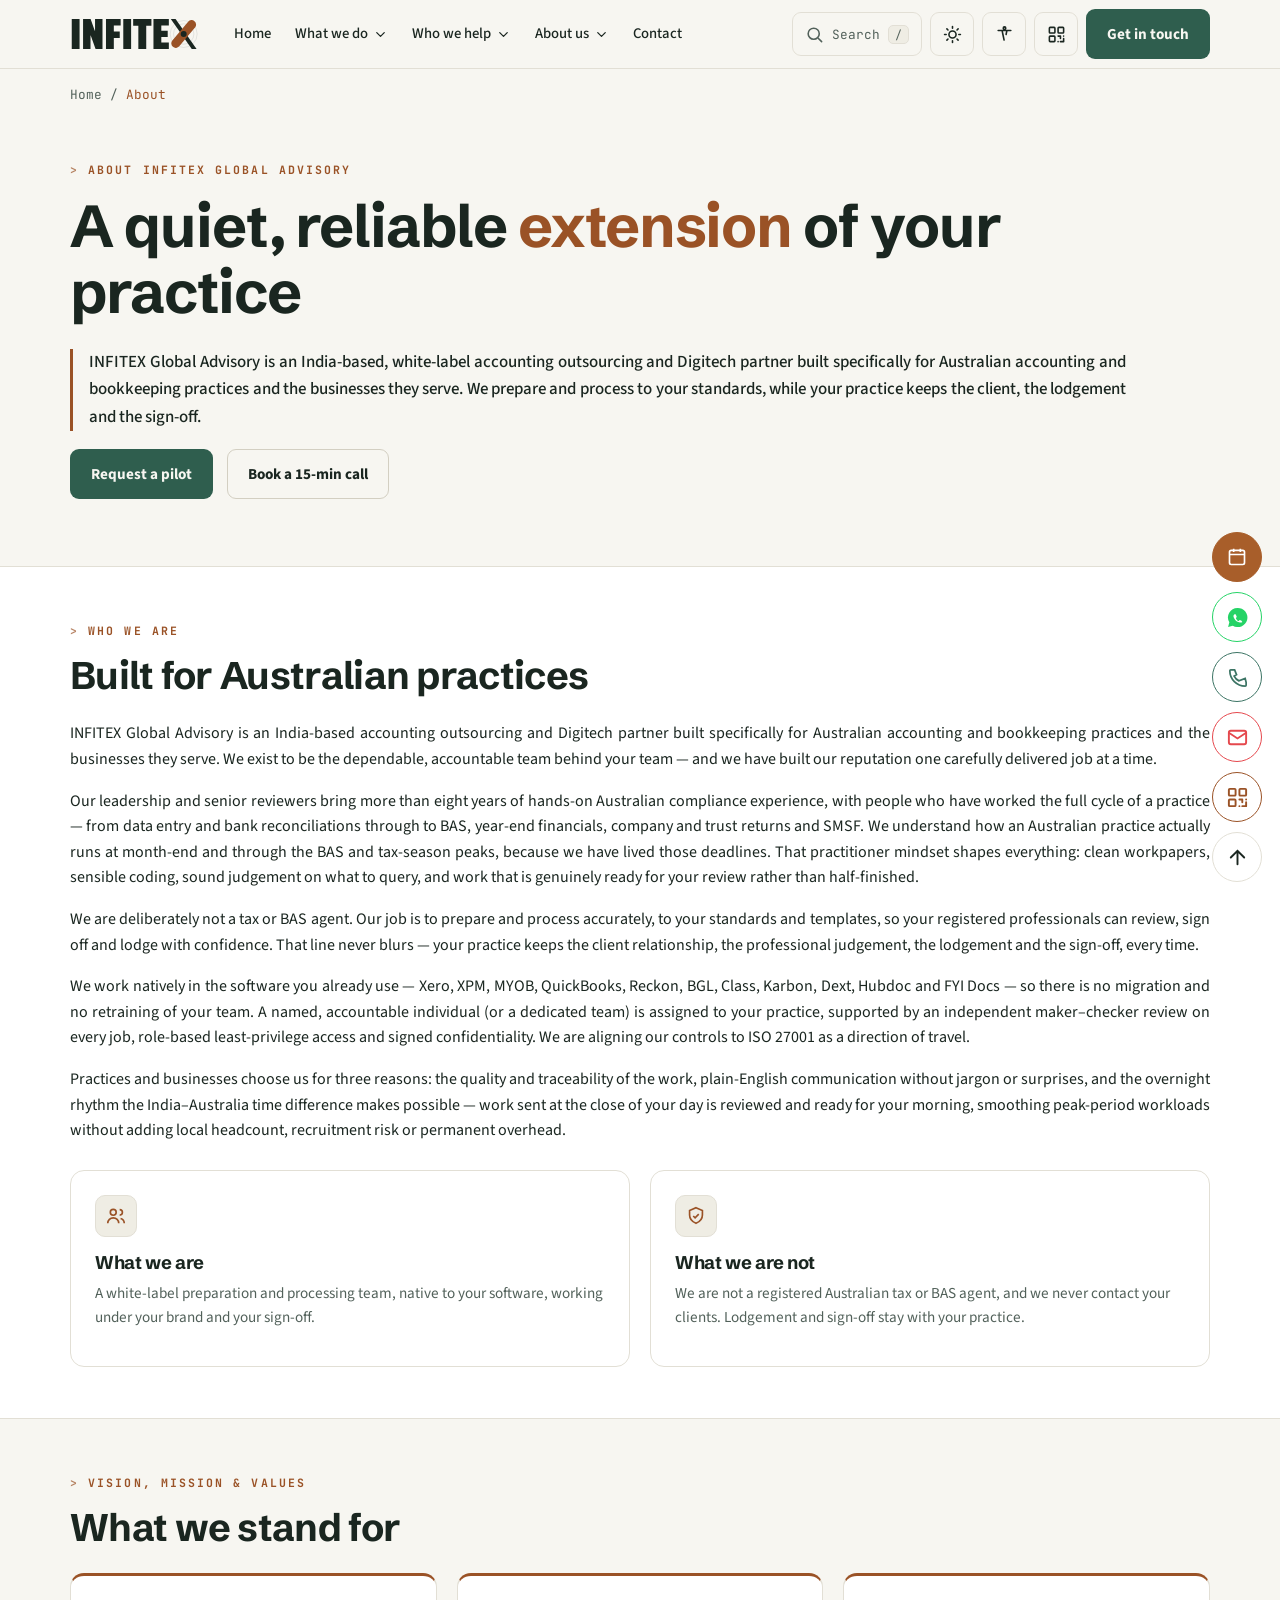
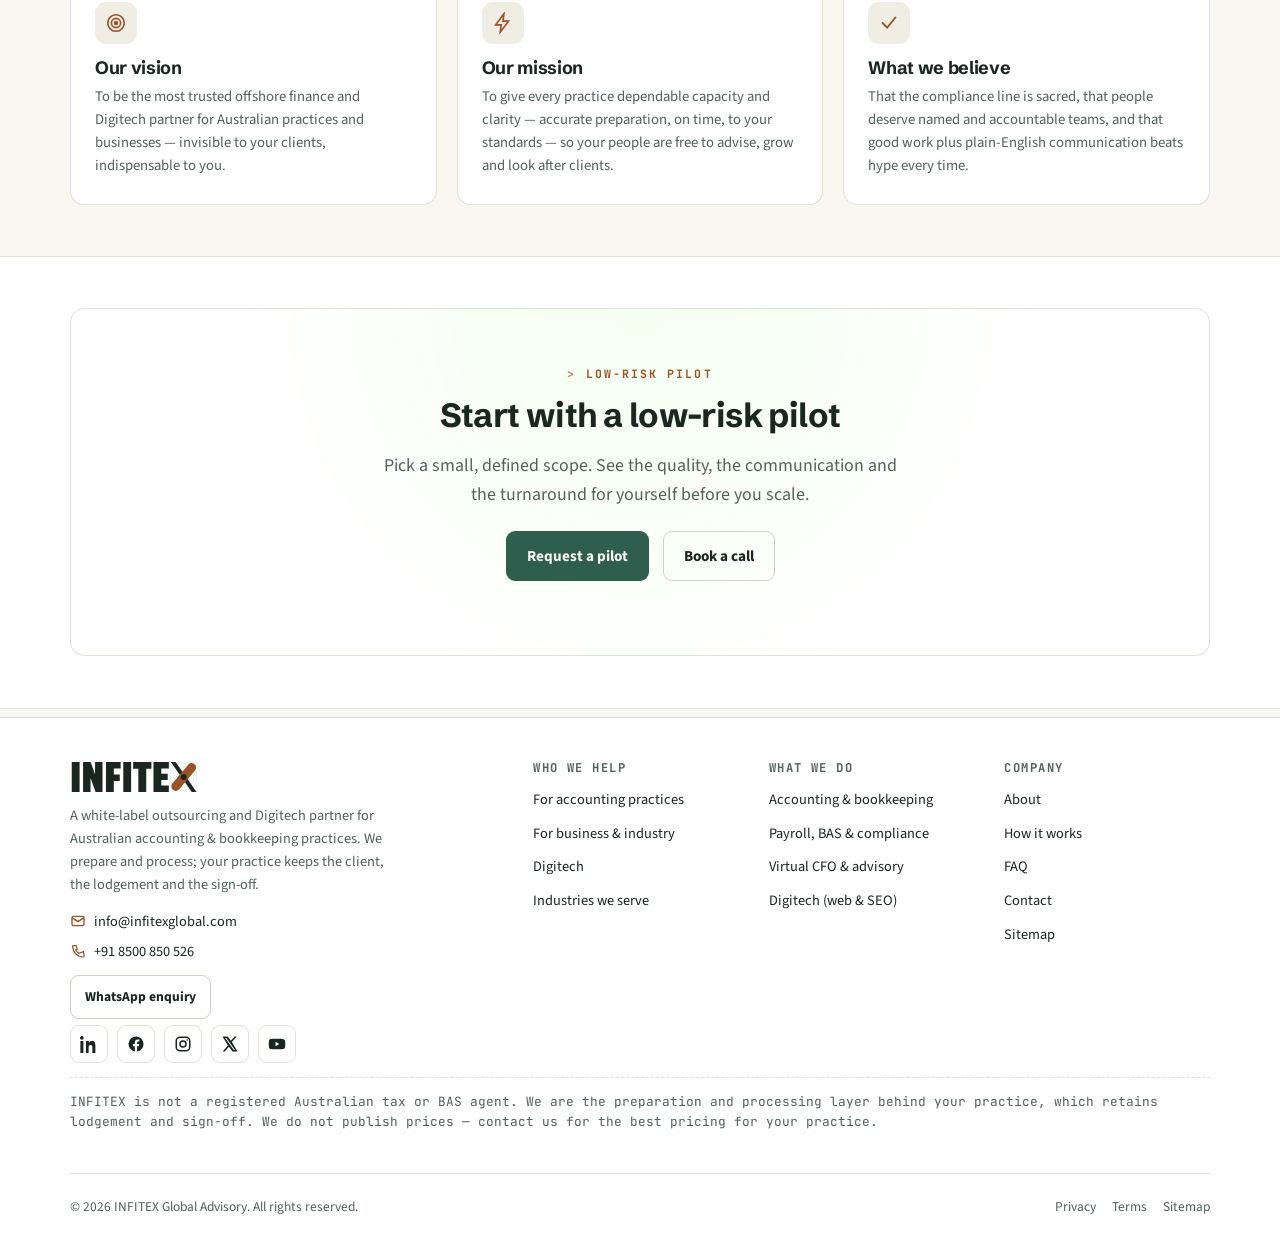
==== about.html @ 3308bc56 "Add files via upload" ====
<!doctype html><html lang="en-AU"><head><meta charset="utf-8"><meta name="viewport" content="width=device-width,initial-scale=1,viewport-fit=cover"><title>About INFITEX Global Advisory | White-label accounting outsourcing</title><meta name="description" content="About INFITEX Global Advisory — an India-based, white-label accounting outsourcing and Digitech partner for Australian practices and businesses. Our vision, mission and values."><meta name="author" content="INFITEX Global Advisory"><meta name="robots" content="index,follow,max-image-preview:large,max-snippet:-1,max-video-preview:-1"><link rel="canonical" href="https://infitexglobal.com/about.html"><!-- SEO/GEO verification scaffold — replace PLACEHOLDER tokens after deploy --><meta name="google-site-verification" content="GOOGLE_SITE_VERIFICATION"><!-- <meta name="msvalidate.01" content="BING_SITE_VERIFICATION"> --><!-- <meta name="yandex-verification" content="YANDEX_SITE_VERIFICATION"> --><!-- <meta name="p:domain_verify" content="PINTEREST_SITE_VERIFICATION"> --><meta property="og:type" content="website"><meta property="og:site_name" content="INFITEX Global Advisory"><meta property="og:title" content="About INFITEX Global Advisory | White-label accounting outsourcing"><meta property="og:description" content="About INFITEX Global Advisory — an India-based, white-label accounting outsourcing and Digitech partner for Australian practices and businesses. Our vision, mission and values."><meta property="og:url" content="https://infitexglobal.com/about.html"><meta property="og:image" content="https://infitexglobal.com/og-image.png"><meta property="og:image:width" content="1200"><meta property="og:image:height" content="630"><meta property="og:image:alt" content="INFITEX Global Advisory — white-label accounting outsourcing for Australian practices"><meta property="og:locale" content="en_AU"><meta name="twitter:card" content="summary_large_image"><meta name="twitter:title" content="About INFITEX Global Advisory | White-label accounting outsourcing"><meta name="twitter:description" content="About INFITEX Global Advisory — an India-based, white-label accounting outsourcing and Digitech partner for Australian practices and businesses. Our vision, mission and values."><meta name="twitter:image" content="https://infitexglobal.com/og-image.png"><meta name="twitter:image:alt" content="INFITEX Global Advisory"><meta name="theme-color" content="#F7F6F1" media="(prefers-color-scheme: light)"><meta name="theme-color" content="#14211C" media="(prefers-color-scheme: dark)"><link rel="icon" href="favicon.svg" type="image/svg+xml"><link rel="apple-touch-icon" href="favicon.svg"><link rel="sitemap" type="application/xml" title="Sitemap" href="sitemap.xml"><script>(function(){try{var d=document.documentElement;var t=localStorage.getItem('ix-theme')||'light';d.setAttribute('data-theme',t);if(localStorage.getItem('ix-contrast')==='high')d.setAttribute('data-contrast','high');if(localStorage.getItem('ix-grayscale')==='on')d.setAttribute('data-grayscale','on');var ts=localStorage.getItem('ix-textstep');var s=[-2,0,2,4,6];if(ts!==null)d.style.setProperty('--type-scale-step',(s[parseInt(ts,10)]||0)+'px');}catch(e){}})();</script><link rel="preconnect" href="https://fonts.googleapis.com"><link rel="preconnect" href="https://fonts.gstatic.com" crossorigin><link href="https://fonts.googleapis.com/css2?family=Schibsted+Grotesk:wght@500;600;700;800&family=Source+Sans+3:ital,wght@0,400;0,600;1,400&family=JetBrains+Mono:wght@400;500;700&display=swap" rel="stylesheet"><link rel="stylesheet" href="styles.css"><script type="application/ld+json">{"@context":"https://schema.org","@graph":[{"@context":"https://schema.org","@type":"WebPage","@id":"https://infitexglobal.com/about.html#webpage","url":"https://infitexglobal.com/about.html","name":"About INFITEX Global Advisory | White-label accounting outsourcing","description":"About INFITEX Global Advisory — an India-based, white-label accounting outsourcing and Digitech partner for Australian practices and businesses. Our vision, mission and values.","inLanguage":"en-AU","isPartOf":{"@id":"https://infitexglobal.com/#website"},"about":{"@id":"https://infitexglobal.com/#organization"},"speakable":{"@type":"SpeakableSpecification","cssSelector":["h1",".answer-lede"]}},{"@context":"https://schema.org","@type":"ProfessionalService","@id":"https://infitexglobal.com/#organization","name":"INFITEX Global Advisory","alternateName":"INFITEX","slogan":"A finance team that works to your standards.","description":"INFITEX Global Advisory is an India-based, white-label accounting and bookkeeping outsourcing partner for Australian accounting practices and businesses, covering bookkeeping, payroll and STP, BAS and IAS, year-end financials, tax and SMSF, plus management reporting and Virtual CFO. The client practice always retains lodgement and sign-off. A Digitech division provides websites, business email and SEO.","url":"https://infitexglobal.com/","logo":"https://infitexglobal.com/logo.svg","image":"https://infitexglobal.com/og-image.png","email":"info@infitexglobal.com","telephone":"+91-8500-850-526","priceRange":"Contact for a tailored quote","currenciesAccepted":"AUD","areaServed":{"@type":"Country","name":"Australia"},"knowsLanguage":["en-AU","en"],"availableLanguage":["English"],"knowsAbout":["White-label accounting outsourcing","Bookkeeping","Bank reconciliations","Accounts payable and receivable","Payroll","Single Touch Payroll (STP)","BAS preparation","IAS preparation","Year-end financial statements","Company and trust tax returns","SMSF accounting","BGL","Class","Xero","XPM","MYOB","QuickBooks","Reckon","Karbon","Dext","Hubdoc","FYI Docs","Management reporting","Budgeting and forecasting","Cash-flow forecasting","Virtual CFO","Australian tax compliance"],"serviceType":["Accounting outsourcing","Bookkeeping outsourcing","Payroll outsourcing","BAS and IAS preparation","Virtual CFO","Management reporting","Web design and SEO (Digitech)"],"contactPoint":{"@type":"ContactPoint","contactType":"sales","email":"info@infitexglobal.com","telephone":"+91-8500-850-526","areaServed":"AU","availableLanguage":["en-AU","en"]},"address":{"@type":"PostalAddress","addressCountry":"IN"},"sameAs":["https://www.linkedin.com/company/infitexglobal","https://www.facebook.com/infitexglobal","https://www.instagram.com/infitexglobal","https://x.com/infitexglobal","https://www.youtube.com/@infitexglobal"]},{"@context":"https://schema.org","@type":"BreadcrumbList","itemListElement":[{"@type":"ListItem","position":1,"name":"Home","item":"https://infitexglobal.com/index.html"},{"@type":"ListItem","position":2,"name":"About","item":"https://infitexglobal.com/about.html"}]}]}</script></head><body><a class="skip-link" href="#main">Skip to content</a><header class="site-header"><div class="shell header-inner"><a class="brand" href="index.html" aria-label="INFITEX Global Advisory — home"><svg class="brand-logo" viewBox="0 0 309.3 72.0" role="img" aria-label="INFITEX" focusable="false"><g class="brand-word" transform="translate(0 72.00) scale(0.10465 -0.10465)"><g transform="translate(0.0 0)"><path d="M40 0V688H220V0Z"/></g><g transform="translate(260.0 0)"><path d="M327 0 216 310H211V0H40V688H213L309 421H315V688H486V0Z"/></g><g transform="translate(786.0 0)"><path d="M40 0V688H377V540H220V402H356V254H220V0Z"/></g><g transform="translate(1183.0 0)"><path d="M40 0V688H220V0Z"/></g><g transform="translate(1443.0 0)"><path d="M126 0V535H7V688H426V535H307V0Z"/></g><g transform="translate(1876.0 0)"><path d="M40 0V688H393V540H220V421H367V274H220V148H393V0Z"/></g></g><g class="brand-x"><g class="bx-ring" fill="none"><circle cx="273.11" cy="36.00" r="24.48"/><circle cx="273.11" cy="36.00" r="32.40"/></g><path class="bx-ink" d="M 242.15 0.00 L 253.67 0.00 L 304.07 72.00 L 292.55 72.00 Z"/><rect class="bx-acc" x="262.31" y="-4.32" width="21.60" height="80.64" rx="10.80" transform="rotate(40 273.11 36.00)"/><circle class="bx-dot" cx="273.11" cy="36.00" r="7.20"/></g></svg></a><nav class="nav" aria-label="Primary"><a class="nav-link" href="index.html">Home</a><div class="nav-item has-mega"><button type="button" class="nav-link nav-trigger" aria-expanded="false" aria-haspopup="true" aria-controls="mega-what-we-do">What we do<svg class="caret" viewBox="0 0 24 24" aria-hidden="true" focusable="false"><path d="M6 9l6 6 6-6" fill="none" stroke="currentColor" stroke-width="2" stroke-linecap="round" stroke-linejoin="round"/></svg></button><div class="mega-panel" id="mega-what-we-do" role="region" aria-label="What we do"><div class="mega-grid"><div class="mega-col"><p class="mega-h">Accounting & bookkeeping</p><ul><li><a href="outsourcing.html#scope"><span class="mega-t">Bookkeeping & reconciliations</span><span class="mega-d">Books kept accurate, coded and reconciled.</span></a></li><li><a href="outsourcing.html#scope"><span class="mega-t">Accounts payable & receivable</span><span class="mega-d">Bills, invoices and debtor follow-up.</span></a></li><li><a href="outsourcing.html#scope"><span class="mega-t">Year-end financials</span><span class="mega-d">Financial statements to your standards.</span></a></li><li><a href="outsourcing.html#scope"><span class="mega-t">Workpapers</span><span class="mega-d">Clean, traceable workpapers behind every job.</span></a></li></ul></div><div class="mega-col"><p class="mega-h">Payroll, BAS & compliance</p><ul><li><a href="outsourcing.html#scope"><span class="mega-t">Payroll & STP</span><span class="mega-d">Pay runs and Single Touch Payroll, ready to lodge.</span></a></li><li><a href="outsourcing.html#scope"><span class="mega-t">BAS / IAS preparation</span><span class="mega-d">Activity statements drafted for your sign-off.</span></a></li><li><a href="outsourcing.html#scope"><span class="mega-t">Company & trust tax returns</span><span class="mega-d">Returns prepared; your agent signs and lodges.</span></a></li><li><a href="outsourcing.html#scope"><span class="mega-t">SMSF accounts (BGL/Class)</span><span class="mega-d">Self-managed super fund accounts & workpapers.</span></a></li></ul></div><div class="mega-col"><p class="mega-h">Advisory & Virtual CFO</p><ul><li><a href="industry.html#vcfo"><span class="mega-t">Virtual CFO</span><span class="mega-d">Senior finance leadership, fractionally.</span></a></li><li><a href="industry.html#what"><span class="mega-t">Management accounts & reporting</span><span class="mega-d">Monthly, decision-ready reporting.</span></a></li><li><a href="industry.html#what"><span class="mega-t">Budgeting & forecasting</span><span class="mega-d">Budgets, rolling forecasts and scenarios.</span></a></li><li><a href="industry.html#vcfo"><span class="mega-t">Cash-flow management</span><span class="mega-d">13-week cash-flow and working-capital visibility.</span></a></li></ul></div><div class="mega-col"><p class="mega-h">Digitech</p><ul><li><a href="digitech.html#services"><span class="mega-t">Web design & build</span><span class="mega-d">Fast, accessible, mobile-first websites.</span></a></li><li><a href="digitech.html#services"><span class="mega-t">Domains, hosting & email</span><span class="mega-d">Set up and managed for you.</span></a></li><li><a href="digitech.html#services"><span class="mega-t">SEO & Google Business Profile</span><span class="mega-d">Be found by local clients.</span></a></li><li><a href="digitech.html#services"><span class="mega-t">Care & maintenance</span><span class="mega-d">Updates, backups and ongoing changes.</span></a></li></ul></div></div></div></div><div class="nav-item has-mega"><button type="button" class="nav-link nav-trigger" aria-expanded="false" aria-haspopup="true" aria-controls="mega-who-we-help">Who we help<svg class="caret" viewBox="0 0 24 24" aria-hidden="true" focusable="false"><path d="M6 9l6 6 6-6" fill="none" stroke="currentColor" stroke-width="2" stroke-linecap="round" stroke-linejoin="round"/></svg></button><div class="mega-panel" id="mega-who-we-help" role="region" aria-label="Who we help"><div class="mega-grid"><div class="mega-col"><p class="mega-h">By audience</p><ul><li><a href="outsourcing.html"><span class="mega-t">For accounting practices</span><span class="mega-d">White-label back office for your firm.</span></a></li><li><a href="industry.html"><span class="mega-t">For business & industry</span><span class="mega-d">A dedicated outsourced finance team.</span></a></li><li><a href="digitech.html"><span class="mega-t">Digitech</span><span class="mega-d">Web, email & SEO for client-facing growth.</span></a></li></ul></div><div class="mega-col"><p class="mega-h">Industries we serve</p><ul><li><a href="industry.html#industries"><span class="mega-t">Construction & trades</span><span class="mega-d">Job costing, payroll and BAS.</span></a></li><li><a href="industry.html#industries"><span class="mega-t">Retail & e-commerce</span><span class="mega-d">High-volume reconciliations and reporting.</span></a></li><li><a href="industry.html#industries"><span class="mega-t">Professional services</span><span class="mega-d">Clean books and management accounts.</span></a></li><li><a href="industry.html#industries"><span class="mega-t">Healthcare & allied health</span><span class="mega-d">Compliant bookkeeping and payroll.</span></a></li></ul></div></div></div></div><div class="nav-item has-mega"><button type="button" class="nav-link nav-trigger" aria-expanded="false" aria-haspopup="true" aria-controls="mega-about-us">About us<svg class="caret" viewBox="0 0 24 24" aria-hidden="true" focusable="false"><path d="M6 9l6 6 6-6" fill="none" stroke="currentColor" stroke-width="2" stroke-linecap="round" stroke-linejoin="round"/></svg></button><div class="mega-panel" id="mega-about-us" role="region" aria-label="About us"><div class="mega-grid"><div class="mega-col"><p class="mega-h">Company</p><ul><li><a href="about.html"><span class="mega-t">About INFITEX</span><span class="mega-d">A dependable extension of your team, native to your stack.</span></a></li><li><a href="about.html#vmb"><span class="mega-t">Vision, mission & values</span><span class="mega-d">What we stand for and how we work.</span></a></li></ul></div><div class="mega-col"><p class="mega-h">Proof & answers</p><ul><li><a href="index.html#testimonials"><span class="mega-t">Our stories</span><span class="mega-d">What practices and businesses say about us.</span></a></li><li><a href="index.html#faq"><span class="mega-t">FAQ</span><span class="mega-d">Honest answers on the compliance line, security and how we work.</span></a></li></ul></div></div></div></div><a class="nav-link" href="contact.html">Contact</a></nav><div class="header-tools"><button class="icon-btn search-btn" data-open-search aria-label="Search the site"><svg viewBox="0 0 24 24" fill="none" stroke="currentColor" stroke-width="2" stroke-linecap="round"><circle cx="11" cy="11" r="7"/><path d="M21 21l-4-4"/></svg><span>Search</span><kbd>/</kbd></button><button class="icon-btn" data-theme-toggle aria-label="Toggle light or dark theme" aria-pressed="false"><svg viewBox="0 0 24 24" fill="none" stroke="currentColor" stroke-width="2" stroke-linecap="round"><circle cx="12" cy="12" r="4.5"/><path d="M12 2v2M12 20v2M2 12h2M20 12h2M4.9 4.9l1.4 1.4M17.7 17.7l1.4 1.4M19.1 4.9l-1.4 1.4M6.3 17.7l-1.4 1.4"/></svg></button><button class="icon-btn" data-open-a11y aria-label="Open accessibility settings"><svg viewBox="0 0 24 24" fill="none" stroke="currentColor" stroke-width="2" stroke-linecap="round"><circle cx="12" cy="4" r="1.6"/><path d="M4 7h16M9 7l1 5 1.5 7M15 7l-1 5"/></svg></button><button class="icon-btn qr-header-btn" data-open-qr aria-label="Show QR code to save our contact" title="Save our contact (QR)"><svg viewBox="0 0 24 24" fill="none" stroke="currentColor" stroke-width="2" stroke-linecap="round" stroke-linejoin="round"><rect x="3" y="3" width="7" height="7" rx="1"/><rect x="14" y="3" width="7" height="7" rx="1"/><rect x="3" y="14" width="7" height="7" rx="1"/><path d="M14 14h3v3M21 14v.01M14 21h.01M17 21h4v-4M21 17v.01"/></svg></button><a class="btn btn-primary header-cta" href="contact.html">Get in touch</a><button class="icon-btn hamburger" data-open-nav aria-label="Open menu" aria-expanded="false"><svg viewBox="0 0 24 24" fill="none" stroke="currentColor" stroke-width="2" stroke-linecap="round"><path d="M3 6h18M3 12h18M3 18h18"/></svg></button></div></div></header><div class="mobile-nav" id="mobileNav" aria-hidden="true"><div class="mobile-nav-top"><a class="brand" href="index.html" aria-label="INFITEX home"><svg class="brand-logo" viewBox="0 0 309.3 72.0" role="img" aria-label="INFITEX" focusable="false"><g class="brand-word" transform="translate(0 72.00) scale(0.10465 -0.10465)"><g transform="translate(0.0 0)"><path d="M40 0V688H220V0Z"/></g><g transform="translate(260.0 0)"><path d="M327 0 216 310H211V0H40V688H213L309 421H315V688H486V0Z"/></g><g transform="translate(786.0 0)"><path d="M40 0V688H377V540H220V402H356V254H220V0Z"/></g><g transform="translate(1183.0 0)"><path d="M40 0V688H220V0Z"/></g><g transform="translate(1443.0 0)"><path d="M126 0V535H7V688H426V535H307V0Z"/></g><g transform="translate(1876.0 0)"><path d="M40 0V688H393V540H220V421H367V274H220V148H393V0Z"/></g></g><g class="brand-x"><g class="bx-ring" fill="none"><circle cx="273.11" cy="36.00" r="24.48"/><circle cx="273.11" cy="36.00" r="32.40"/></g><path class="bx-ink" d="M 242.15 0.00 L 253.67 0.00 L 304.07 72.00 L 292.55 72.00 Z"/><rect class="bx-acc" x="262.31" y="-4.32" width="21.60" height="80.64" rx="10.80" transform="rotate(40 273.11 36.00)"/><circle class="bx-dot" cx="273.11" cy="36.00" r="7.20"/></g></svg></a><button class="icon-btn" data-close-nav aria-label="Close menu"><svg viewBox="0 0 24 24" fill="none" stroke="currentColor" stroke-width="2" stroke-linecap="round"><path d="M6 6l12 12M18 6L6 18"/></svg></button></div><nav aria-label="Mobile"><a class="m-link" href="index.html">Home</a><div class="m-acc"><button type="button" class="m-acc-btn" aria-expanded="false" aria-controls="macc-what-we-do">What we do<svg class="caret" viewBox="0 0 24 24" aria-hidden="true" focusable="false"><path d="M6 9l6 6 6-6" fill="none" stroke="currentColor" stroke-width="2" stroke-linecap="round" stroke-linejoin="round"/></svg></button><div class="m-acc-panel" id="macc-what-we-do"><p class="m-group">Accounting & bookkeeping</p><a class="m-sublink" href="outsourcing.html#scope">Bookkeeping & reconciliations</a><a class="m-sublink" href="outsourcing.html#scope">Accounts payable & receivable</a><a class="m-sublink" href="outsourcing.html#scope">Year-end financials</a><a class="m-sublink" href="outsourcing.html#scope">Workpapers</a><p class="m-group">Payroll, BAS & compliance</p><a class="m-sublink" href="outsourcing.html#scope">Payroll & STP</a><a class="m-sublink" href="outsourcing.html#scope">BAS / IAS preparation</a><a class="m-sublink" href="outsourcing.html#scope">Company & trust tax returns</a><a class="m-sublink" href="outsourcing.html#scope">SMSF accounts (BGL/Class)</a><p class="m-group">Advisory & Virtual CFO</p><a class="m-sublink" href="industry.html#vcfo">Virtual CFO</a><a class="m-sublink" href="industry.html#what">Management accounts & reporting</a><a class="m-sublink" href="industry.html#what">Budgeting & forecasting</a><a class="m-sublink" href="industry.html#vcfo">Cash-flow management</a><p class="m-group">Digitech</p><a class="m-sublink" href="digitech.html#services">Web design & build</a><a class="m-sublink" href="digitech.html#services">Domains, hosting & email</a><a class="m-sublink" href="digitech.html#services">SEO & Google Business Profile</a><a class="m-sublink" href="digitech.html#services">Care & maintenance</a></div></div><div class="m-acc"><button type="button" class="m-acc-btn" aria-expanded="false" aria-controls="macc-who-we-help">Who we help<svg class="caret" viewBox="0 0 24 24" aria-hidden="true" focusable="false"><path d="M6 9l6 6 6-6" fill="none" stroke="currentColor" stroke-width="2" stroke-linecap="round" stroke-linejoin="round"/></svg></button><div class="m-acc-panel" id="macc-who-we-help"><p class="m-group">By audience</p><a class="m-sublink" href="outsourcing.html">For accounting practices</a><a class="m-sublink" href="industry.html">For business & industry</a><a class="m-sublink" href="digitech.html">Digitech</a><p class="m-group">Industries we serve</p><a class="m-sublink" href="industry.html#industries">Construction & trades</a><a class="m-sublink" href="industry.html#industries">Retail & e-commerce</a><a class="m-sublink" href="industry.html#industries">Professional services</a><a class="m-sublink" href="industry.html#industries">Healthcare & allied health</a></div></div><div class="m-acc"><button type="button" class="m-acc-btn" aria-expanded="false" aria-controls="macc-about-us">About us<svg class="caret" viewBox="0 0 24 24" aria-hidden="true" focusable="false"><path d="M6 9l6 6 6-6" fill="none" stroke="currentColor" stroke-width="2" stroke-linecap="round" stroke-linejoin="round"/></svg></button><div class="m-acc-panel" id="macc-about-us"><p class="m-group">Company</p><a class="m-sublink" href="about.html">About INFITEX</a><a class="m-sublink" href="about.html#vmb">Vision, mission & values</a><p class="m-group">Proof & answers</p><a class="m-sublink" href="index.html#testimonials">Our stories</a><a class="m-sublink" href="index.html#faq">FAQ</a></div></div><a class="m-link" href="contact.html">Contact</a></nav><div style="margin-top:24px;display:flex;gap:10px;flex-wrap:wrap"><button class="btn btn-ghost" data-open-wa>WhatsApp us</button><a class="btn btn-primary" href="contact.html">Get in touch</a></div></div><main id="main"><div class="shell"><nav class="crumbs" aria-label="Breadcrumb"><a href="index.html">Home</a> / <span>About</span></nav></div><section class="hero"><div class="shell"><span class="eyebrow">About INFITEX Global Advisory</span><h1>A quiet, reliable <span class="accent">extension</span> of your practice</h1><p class="answer-lede">INFITEX Global Advisory is an India-based, white-label accounting outsourcing and Digitech partner built specifically for Australian accounting and bookkeeping practices and the businesses they serve. We prepare and process to your standards, while your practice keeps the client, the lodgement and the sign-off.</p><div class="hero-cta"><a class="btn btn-primary" href="contact.html">Request a pilot</a><a class="btn btn-ghost" data-booking href="contact.html">Book a 15-min call</a></div></div></section><section class="section alt" id="about" aria-labelledby="about-title"><div class="shell"><div class="section-head"><span class="eyebrow">Who we are</span><h2 class="section-title" id="about-title">Built for Australian practices</h2></div><div class="about-prose prose"><p>INFITEX Global Advisory is an India-based accounting outsourcing and Digitech partner built specifically for Australian accounting and bookkeeping practices and the businesses they serve. We exist to be the dependable, accountable team behind your team — and we have built our reputation one carefully delivered job at a time.</p><p>Our leadership and senior reviewers bring more than eight years of hands-on Australian compliance experience, with people who have worked the full cycle of a practice — from data entry and bank reconciliations through to BAS, year-end financials, company and trust returns and SMSF. We understand how an Australian practice actually runs at month-end and through the BAS and tax-season peaks, because we have lived those deadlines. That practitioner mindset shapes everything: clean workpapers, sensible coding, sound judgement on what to query, and work that is genuinely ready for your review rather than half-finished.</p><p>We are deliberately not a tax or BAS agent. Our job is to prepare and process accurately, to your standards and templates, so your registered professionals can review, sign off and lodge with confidence. That line never blurs — your practice keeps the client relationship, the professional judgement, the lodgement and the sign-off, every time.</p><p>We work natively in the software you already use — Xero, XPM, MYOB, QuickBooks, Reckon, BGL, Class, Karbon, Dext, Hubdoc and FYI Docs — so there is no migration and no retraining of your team. A named, accountable individual (or a dedicated team) is assigned to your practice, supported by an independent maker–checker review on every job, role-based least-privilege access and signed confidentiality. We are aligning our controls to ISO 27001 as a direction of travel.</p><p>Practices and businesses choose us for three reasons: the quality and traceability of the work, plain-English communication without jargon or surprises, and the overnight rhythm the India–Australia time difference makes possible — work sent at the close of your day is reviewed and ready for your morning, smoothing peak-period workloads without adding local headcount, recruitment risk or permanent overhead.</p></div><div class="grid grid-2 about-cards"><div class="card"><div class="ico"><svg viewBox="0 0 24 24" fill="none" stroke="currentColor" stroke-width="1.8"><circle cx="9" cy="8" r="3.2"/><path d="M3 20a6 6 0 0 1 12 0M16 5a3 3 0 0 1 0 6M21 20a5.5 5.5 0 0 0-4-5.3"/></svg></div><h3>What we are</h3><p>A white-label preparation and processing team, native to your software, working under your brand and your sign-off.</p></div><div class="card"><div class="ico"><svg viewBox="0 0 24 24" fill="none" stroke="currentColor" stroke-width="1.8"><path d="M12 3l7 3v5c0 4.4-3 7.4-7 9-4-1.6-7-4.6-7-9V6l7-3z"/><path d="M9 12l2 2 4-4"/></svg></div><h3>What we are not</h3><p>We are not a registered Australian tax or BAS agent, and we never contact your clients. Lodgement and sign-off stay with your practice.</p></div></div></div></section><section class="section" id="vmb" aria-labelledby="vmb-title"><div class="shell"><div class="section-head"><span class="eyebrow">Vision, mission &amp; values</span><h2 class="section-title" id="vmb-title">What we stand for</h2></div><div class="vmb-grid"><article class="vmb-card"><div class="ico"><svg viewBox="0 0 24 24" fill="none" stroke="currentColor" stroke-width="1.8"><circle cx="12" cy="12" r="9"/><circle cx="12" cy="12" r="5"/><circle cx="12" cy="12" r="1.5" fill="currentColor"/></svg></div><h3>Our vision</h3><p>To be the most trusted offshore finance and Digitech partner for Australian practices and businesses — invisible to your clients, indispensable to you.</p></article><article class="vmb-card"><div class="ico"><svg viewBox="0 0 24 24" fill="none" stroke="currentColor" stroke-width="1.8"><path d="M13 2L4 14h6l-1 8 9-12h-6l1-8Z"/></svg></div><h3>Our mission</h3><p>To give every practice dependable capacity and clarity — accurate preparation, on time, to your standards — so your people are free to advise, grow and look after clients.</p></article><article class="vmb-card"><div class="ico"><svg viewBox="0 0 24 24" fill="none" stroke="currentColor" stroke-width="2" stroke-linecap="round"><path d="M5 12l5 5 9-11"/></svg></div><h3>What we believe</h3><p>That the compliance line is sacred, that people deserve named and accountable teams, and that good work plus plain-English communication beats hype every time.</p></article></div></div></section><section class="section alt" id="cta"><div class="shell"><div class="cta-band"><span class="eyebrow">Low-risk pilot</span><h2 data-tw>Start with a low-risk pilot</h2><p class="lead" style="margin-inline:auto;max-width:60ch" data-tw>Pick a small, defined scope. See the quality, the communication and the turnaround for yourself before you scale.</p><div class="hero-cta"><a class="btn btn-primary" href="contact.html">Request a pilot</a><a class="btn btn-ghost" data-booking href="contact.html">Book a call</a></div></div></div></section></main><dialog id="a11yDialog" aria-label="Accessibility settings"><div class="dialog-card"><div class="dialog-head"><h2>Accessibility</h2><button class="icon-btn" data-close aria-label="Close"><svg viewBox="0 0 24 24" fill="none" stroke="currentColor" stroke-width="2" stroke-linecap="round"><path d="M6 6l12 12M18 6L6 18"/></svg></button></div><div class="dialog-body"><div class="form-row"><label class="lbl">Text size</label><div style="display:flex;gap:8px"><button class="btn btn-ghost" data-text="dec" aria-label="Decrease text size">A–</button><button class="btn btn-ghost" data-text="reset" aria-label="Reset text size">Reset</button><button class="btn btn-ghost" data-text="inc" aria-label="Increase text size">A+</button></div></div><div class="form-row"><label class="lbl">Theme</label><button class="btn btn-ghost" data-theme-toggle aria-pressed="false"><span data-theme-label>Light</span> mode</button></div><div class="form-row"><label class="lbl">High contrast</label><button class="btn btn-ghost" data-contrast-toggle aria-pressed="false">Toggle high contrast</button></div><div class="form-row"><label class="lbl">Grayscale</label><button class="btn btn-ghost" data-gray-toggle aria-pressed="false">Toggle grayscale</button></div><p class="form-note">Your preferences are saved on this device.</p></div></div></dialog><dialog id="waDialog" aria-label="WhatsApp enquiry"><div class="dialog-card"><form id="waForm" novalidate><div class="dialog-head"><h2>WhatsApp enquiry</h2><button type="button" class="icon-btn" data-close aria-label="Close"><svg viewBox="0 0 24 24" fill="none" stroke="currentColor" stroke-width="2" stroke-linecap="round"><path d="M6 6l12 12M18 6L6 18"/></svg></button></div><div class="dialog-body"><p class="form-note" style="margin-bottom:16px">We'll draft a tidy message and open WhatsApp for you to send.</p><div class="form-row"><label class="lbl" for="wa-name">Name <span class="req">*</span></label><input class="input" id="wa-name" name="name" type="text" autocomplete="name" required><span class="field-err">Please enter your name (letters, at least 2 characters).</span></div><div class="form-row"><label class="lbl" for="wa-email">Work email <span class="req">*</span></label><input class="input" id="wa-email" name="email" type="email" autocomplete="email" inputmode="email" required><span class="field-err">Please enter a valid email address.</span></div><div class="form-row"><label class="lbl" for="wa-mobile">Mobile <span class="req">*</span></label><div class="tel-wrap"><div class="cc-combo" data-cc><input class="cc-input" type="text" inputmode="tel" aria-label="Country dialing code" value="+61" autocomplete="off"><div class="cc-list" role="listbox" aria-label="Country dialing codes"></div></div><input class="input tel-num" id="wa-mobile" name="mobile_local" type="tel" inputmode="numeric" maxlength="10" placeholder="4XX XXX XXX" aria-label="Mobile number (10 digits)"></div><span class="field-err">Enter a 10-digit mobile number (digits only).</span></div><div class="form-row"><label class="lbl" for="wa-company">Business name <span class="req">*</span></label><input class="input" id="wa-company" name="company" type="text" autocomplete="organization" required><span class="field-err">Please enter your business name.</span></div><div class="form-row"><label class="lbl" for="wa-interest">Enquiring about</label><select class="input" id="wa-interest" name="interest"><option value="">Choose a topic…</option><option>Accounting outsourcing</option><option>Bookkeeping &amp; reconciliations</option><option>Payroll &amp; STP</option><option>BAS / IAS preparation</option><option>Year-end financials &amp; tax</option><option>SMSF accounts</option><option>A low-risk pilot</option><option>Digitech (website / SEO)</option><option>Something else</option></select></div><div class="form-row"><label class="lbl" for="wa-message">Message</label><textarea class="input" id="wa-message" name="message" placeholder="A line or two about your practice and what you need help with."></textarea><span class="field-err">Please add a short message (at least 10 characters).</span></div><input type="text" class="hp" name="botcheck" tabindex="-1" autocomplete="off" aria-hidden="true"><p class="form-status" id="waStatus" role="status"></p></div><div class="dialog-foot"><button type="button" class="btn btn-ghost" data-close>Cancel</button><button type="submit" class="btn btn-primary">Draft &amp; open WhatsApp</button></div></form></div></dialog><dialog id="mailDialog" aria-label="Email enquiry"><div class="dialog-card"><form id="mailForm" novalidate><div class="dialog-head"><h2>Email enquiry</h2><button type="button" class="icon-btn" data-close aria-label="Close"><svg viewBox="0 0 24 24" fill="none" stroke="currentColor" stroke-width="2" stroke-linecap="round"><path d="M6 6l12 12M18 6L6 18"/></svg></button></div><div class="dialog-body"><p class="form-note" style="margin-bottom:16px">We'll draft a tidy email and open your mail app for you to send.</p><div class="form-row"><label class="lbl" for="mail-name">Name <span class="req">*</span></label><input class="input" id="mail-name" name="name" type="text" autocomplete="name" required><span class="field-err">Please enter your name (letters, at least 2 characters).</span></div><div class="form-row"><label class="lbl" for="mail-email">Work email <span class="req">*</span></label><input class="input" id="mail-email" name="email" type="email" autocomplete="email" inputmode="email" required><span class="field-err">Please enter a valid email address.</span></div><div class="form-row"><label class="lbl" for="mail-mobile">Mobile <span class="req">*</span></label><div class="tel-wrap"><div class="cc-combo" data-cc><input class="cc-input" type="text" inputmode="tel" aria-label="Country dialing code" value="+61" autocomplete="off"><div class="cc-list" role="listbox" aria-label="Country dialing codes"></div></div><input class="input tel-num" id="mail-mobile" name="mobile_local" type="tel" inputmode="numeric" maxlength="10" placeholder="4XX XXX XXX" aria-label="Mobile number (10 digits)"></div><span class="field-err">Enter a 10-digit mobile number (digits only).</span></div><div class="form-row"><label class="lbl" for="mail-company">Business name <span class="req">*</span></label><input class="input" id="mail-company" name="company" type="text" autocomplete="organization" required><span class="field-err">Please enter your business name.</span></div><div class="form-row"><label class="lbl" for="mail-interest">Enquiring about</label><select class="input" id="mail-interest" name="interest"><option value="">Choose a topic…</option><option>Accounting outsourcing</option><option>Bookkeeping &amp; reconciliations</option><option>Payroll &amp; STP</option><option>BAS / IAS preparation</option><option>Year-end financials &amp; tax</option><option>SMSF accounts</option><option>A low-risk pilot</option><option>Digitech (website / SEO)</option><option>Something else</option></select></div><div class="form-row"><label class="lbl" for="mail-message">Message</label><textarea class="input" id="mail-message" name="message" placeholder="A line or two about your practice and what you need help with."></textarea><span class="field-err">Please add a short message (at least 10 characters).</span></div><input type="text" class="hp" name="botcheck" tabindex="-1" autocomplete="off" aria-hidden="true"><p class="form-status" id="mailStatus" role="status"></p></div><div class="dialog-foot"><button type="button" class="btn btn-ghost" data-close>Cancel</button><button type="submit" class="btn btn-primary">Draft &amp; open email</button></div></form></div></dialog><dialog id="qrDialog" aria-label="Save our contact"><div class="dialog-card qr-dialog-card"><div class="dialog-head"><h2>Save our contact</h2><button type="button" class="icon-btn" data-close aria-label="Close"><svg viewBox="0 0 24 24" fill="none" stroke="currentColor" stroke-width="2" stroke-linecap="round"><path d="M6 6l12 12M18 6L6 18"/></svg></button></div><div class="dialog-body" style="text-align:center"><p class="form-note" style="margin-bottom:16px">Scan with your phone camera — iPhone or Android — to save INFITEX Global Advisory to your contacts.</p><div class="qr-dialog-img"><img src="infitex-contact-qr.svg" alt="QR code to save INFITEX Global Advisory contact details" width="220" height="220"></div><p class="form-note" style="margin-top:14px">Or reach us directly:<br><a href="mailto:info@infitexglobal.com">info@infitexglobal.com</a> · <a href="tel:+918500850526">+91 8500 850 526</a></p></div></div></dialog><div class="search-overlay" id="searchOverlay" aria-hidden="true" role="dialog" aria-label="Search"><div class="search-panel"><div class="search-input-row"><svg viewBox="0 0 24 24" fill="none" stroke="currentColor" stroke-width="2" stroke-linecap="round"><circle cx="11" cy="11" r="7"/><path d="M21 21l-4-4"/></svg><input id="searchInput" type="text" placeholder="Search pages, services, FAQs…" aria-label="Search" autocomplete="off"></div><div class="search-results" id="searchResults"></div><div class="search-foot"><span>Up / Down to navigate</span><span>Enter to open</span><span>Esc to close</span></div></div></div><div class="fab"><a class="fab-cta" data-booking href="contact.html" data-fab-label="Book a 15-min call" role="button" aria-label="Book a 15-min call"><svg viewBox="0 0 24 24" fill="none" stroke="currentColor" stroke-width="2"><rect x="3" y="4" width="18" height="17" rx="2"/><path d="M3 9h18M8 2v4M16 2v4"/></svg></a><a class="wa" href="#" data-open-wa data-fab-label="WhatsApp us" role="button" aria-label="WhatsApp us"><svg viewBox="0 0 24 24" fill="currentColor"><path d="M12 2a9.9 9.9 0 0 0-8.5 15l-1.3 4.8 4.9-1.3A10 10 0 1 0 12 2Zm5.6 14.1c-.2.6-1.2 1.2-1.7 1.2s-1 .2-3.3-.7-3.7-3.2-3.8-3.4-1-1.3-1-2.4.6-1.7.8-1.9.4-.3.6-.3h.5c.2 0 .4 0 .6.5l.8 1.9c.1.2.1.4 0 .5l-.3.5-.4.4c-.1.1-.3.3-.1.5l.9 1.4c.6.9 1.4 1.2 1.6 1.3s.4.1.5 0l.7-.8c.2-.2.3-.2.5-.1l1.7.8c.2.1.4.2.4.3.1.2.1.7-.1 1.3Z"/></svg></a><a class="callfab" href="tel:+918500850526" data-fab-label="Call +91 8500 850 526" aria-label="Call +91 8500 850 526"><svg viewBox="0 0 24 24" fill="none" stroke="currentColor" stroke-width="1.8"><path d="M5 4h4l2 5-2.5 1.5a11 11 0 0 0 5 5L20 13l1 4v3a1 1 0 0 1-1 1A16 16 0 0 1 4 5a1 1 0 0 1 1-1Z"/></svg></a><button class="mailfab" data-open-mail data-fab-label="Email us" aria-label="Email us"><svg viewBox="0 0 24 24" fill="none" stroke="currentColor" stroke-width="2"><rect x="3" y="5" width="18" height="14" rx="2"/><path d="M3 7l9 6 9-6"/></svg></button><button class="qrfab" data-open-qr data-fab-label="Save our contact" aria-label="Show QR code to save our contact"><svg viewBox="0 0 24 24" fill="none" stroke="currentColor" stroke-width="2" stroke-linecap="round" stroke-linejoin="round"><rect x="3" y="3" width="7" height="7" rx="1"/><rect x="14" y="3" width="7" height="7" rx="1"/><rect x="3" y="14" width="7" height="7" rx="1"/><path d="M14 14h3v3M21 14v.01M14 21h.01M17 21h4v-4M21 17v.01"/></svg></button><button id="backTop" aria-label="Back to top"><svg viewBox="0 0 24 24" fill="none" stroke="currentColor" stroke-width="2" stroke-linecap="round"><path d="M12 19V5M5 12l7-7 7 7"/></svg></button></div><footer class="site-footer"><div class="shell"><div class="footer-top"><div class="footer-brand"><a class="brand" href="index.html" aria-label="INFITEX home"><svg class="brand-logo" viewBox="0 0 309.3 72.0" role="img" aria-label="INFITEX" focusable="false"><g class="brand-word" transform="translate(0 72.00) scale(0.10465 -0.10465)"><g transform="translate(0.0 0)"><path d="M40 0V688H220V0Z"/></g><g transform="translate(260.0 0)"><path d="M327 0 216 310H211V0H40V688H213L309 421H315V688H486V0Z"/></g><g transform="translate(786.0 0)"><path d="M40 0V688H377V540H220V402H356V254H220V0Z"/></g><g transform="translate(1183.0 0)"><path d="M40 0V688H220V0Z"/></g><g transform="translate(1443.0 0)"><path d="M126 0V535H7V688H426V535H307V0Z"/></g><g transform="translate(1876.0 0)"><path d="M40 0V688H393V540H220V421H367V274H220V148H393V0Z"/></g></g><g class="brand-x"><g class="bx-ring" fill="none"><circle cx="273.11" cy="36.00" r="24.48"/><circle cx="273.11" cy="36.00" r="32.40"/></g><path class="bx-ink" d="M 242.15 0.00 L 253.67 0.00 L 304.07 72.00 L 292.55 72.00 Z"/><rect class="bx-acc" x="262.31" y="-4.32" width="21.60" height="80.64" rx="10.80" transform="rotate(40 273.11 36.00)"/><circle class="bx-dot" cx="273.11" cy="36.00" r="7.20"/></g></svg></a><p class="footer-blurb">A white-label outsourcing and Digitech partner for Australian accounting &amp; bookkeeping practices. We prepare and process; your practice keeps the client, the lodgement and the sign-off.</p><ul class="footer-contact"><li><svg viewBox="0 0 24 24" fill="none" stroke="currentColor" stroke-width="2"><rect x="3" y="5" width="18" height="14" rx="2"/><path d="M3 7l9 6 9-6"/></svg><a href="mailto:info@infitexglobal.com">info@infitexglobal.com</a></li><li><svg viewBox="0 0 24 24" fill="none" stroke="currentColor" stroke-width="1.8"><path d="M5 4h4l2 5-2.5 1.5a11 11 0 0 0 5 5L20 13l1 4v3a1 1 0 0 1-1 1A16 16 0 0 1 4 5a1 1 0 0 1 1-1Z"/></svg><a href="tel:+918500850526">+91 8500 850 526</a></li></ul><button class="btn btn-ghost btn-sm" data-open-wa>WhatsApp enquiry</button><div class="socials"><a href="https://www.linkedin.com/company/infitexglobal" aria-label="INFITEX on LinkedIn" rel="me noopener" target="_blank"><svg viewBox="0 0 24 24" fill="currentColor"><path d="M4.98 3.5A2.5 2.5 0 1 1 0 3.5a2.5 2.5 0 0 1 4.98 0ZM.5 8h4V24h-4V8Zm7.5 0h3.8v2.2h.1c.5-1 1.8-2.2 3.8-2.2 4 0 4.8 2.6 4.8 6V24h-4v-6.9c0-1.7 0-3.8-2.3-3.8s-2.7 1.8-2.7 3.7V24H8V8Z"/></svg></a><a href="https://www.facebook.com/infitexglobal" aria-label="INFITEX on Facebook" rel="me noopener" target="_blank"><svg viewBox="0 0 24 24" fill="currentColor"><path d="M22 12a10 10 0 1 0-11.6 9.9v-7H7.9V12h2.5V9.8c0-2.5 1.5-3.9 3.8-3.9 1.1 0 2.2.2 2.2.2v2.5h-1.3c-1.2 0-1.6.8-1.6 1.6V12h2.8l-.4 2.9h-2.4v7A10 10 0 0 0 22 12Z"/></svg></a><a href="https://www.instagram.com/infitexglobal" aria-label="INFITEX on Instagram" rel="me noopener" target="_blank"><svg viewBox="0 0 24 24" fill="none" stroke="currentColor" stroke-width="2"><rect x="3" y="3" width="18" height="18" rx="5"/><circle cx="12" cy="12" r="4"/><circle cx="17.5" cy="6.5" r="1" fill="currentColor" stroke="none"/></svg></a><a href="https://x.com/infitexglobal" aria-label="INFITEX on X" rel="me noopener" target="_blank"><svg viewBox="0 0 24 24" fill="currentColor"><path d="M18.2 2H21l-6.5 7.4L22 22h-6.8l-4.7-6.2L5 22H2.2l7-8L2 2h6.9l4.3 5.7L18.2 2Zm-1.2 18h1.5L7.1 3.9H5.5L17 20Z"/></svg></a><a href="https://www.youtube.com/@infitexglobal" aria-label="INFITEX on YouTube" rel="me noopener" target="_blank"><svg viewBox="0 0 24 24" fill="currentColor"><path d="M23 12s0-3.2-.4-4.7a2.5 2.5 0 0 0-1.8-1.8C19.3 5 12 5 12 5s-7.3 0-8.8.4A2.5 2.5 0 0 0 1.4 7.2C1 8.8 1 12 1 12s0 3.2.4 4.7a2.5 2.5 0 0 0 1.8 1.8C4.7 19 12 19 12 19s7.3 0 8.8-.4a2.5 2.5 0 0 0 1.8-1.8C23 15.2 23 12 23 12ZM10 15V9l5 3-5 3Z"/></svg></a></div></div><div class="footer-cols"><div class="footer-col"><h4>Who we help</h4><ul><li><a href="outsourcing.html">For accounting practices</a></li><li><a href="industry.html">For business &amp; industry</a></li><li><a href="digitech.html">Digitech</a></li><li><a href="industry.html#industries">Industries we serve</a></li></ul></div><div class="footer-col"><h4>What we do</h4><ul><li><a href="outsourcing.html#scope">Accounting &amp; bookkeeping</a></li><li><a href="outsourcing.html#scope">Payroll, BAS &amp; compliance</a></li><li><a href="industry.html#vcfo">Virtual CFO &amp; advisory</a></li><li><a href="digitech.html#services">Digitech (web &amp; SEO)</a></li></ul></div><div class="footer-col"><h4>Company</h4><ul><li><a href="about.html">About</a></li><li><a href="outsourcing.html#how">How it works</a></li><li><a href="index.html#faq">FAQ</a></li><li><a href="contact.html">Contact</a></li><li><a href="sitemap.html">Sitemap</a></li></ul></div></div></div><p class="compliance-line">INFITEX is not a registered Australian tax or BAS agent. We are the preparation and processing layer behind your practice, which retains lodgement and sign-off. We do not publish prices — contact us for the best pricing for your practice.</p><div class="footer-bottom"><span>&copy; <span data-year>2026</span> INFITEX Global Advisory. All rights reserved.</span><span class="footer-legal"><a href="privacy.html">Privacy</a><a href="terms.html">Terms</a><a href="sitemap.html">Sitemap</a></span></div></div></footer><script>window.INFITEX_SEARCH=[
{type:"Pages",title:"Home",snippet:"White-label accounting outsourcing & Digitech for Australian practices.",url:"index.html"},
{type:"Pages",title:"For Accounting Practices",snippet:"White-label outsourcing across the full Australian compliance cycle.",url:"outsourcing.html"},
{type:"Pages",title:"For Business & Industry",snippet:"Outsourced accounting, finance and Virtual CFO for Australian companies.",url:"industry.html"},
{type:"Services",title:"Virtual CFO",snippet:"Management & board reporting, cash-flow forecasting, budgeting and KPI dashboards.",url:"industry.html#vcfo"},
{type:"Services",title:"Management accounts & reporting",snippet:"Monthly management accounts and decision-ready reporting.",url:"industry.html#what"},
{type:"Services",title:"Budgeting & forecasting",snippet:"Budgets, rolling forecasts and scenario planning.",url:"industry.html#what"},
{type:"Services",title:"Cash-flow management",snippet:"13-week cash-flow forecasts and working-capital visibility.",url:"industry.html#vcfo"},
{type:"Pages",title:"Digitech",snippet:"Websites, domains, hosting, business email, SEO and Google Business Profile.",url:"digitech.html"},
{type:"Pages",title:"Privacy",snippet:"How we handle data, aligned to the Privacy Act 1988 and the APPs.",url:"privacy.html"},
{type:"Pages",title:"Terms",snippet:"Terms of use for the INFITEX website and services.",url:"terms.html"},
{type:"Pages",title:"Contact",snippet:"Send an enquiry, WhatsApp, book a call or email us.",url:"contact.html"},
{type:"Pages",title:"Sitemap",snippet:"Every page and key section in one place.",url:"sitemap.html"},
{type:"Sections",title:"How it works",snippet:"A simple, low-risk way to slot into your practice.",url:"outsourcing.html#how"},
{type:"Sections",title:"Engagement models",snippet:"Dedicated staff, per-job or ad-hoc — flexible and pilot-friendly.",url:"index.html#engagement"},
{type:"Sections",title:"Security",snippet:"Role-based access, named individuals, ISO 27001 alignment on our roadmap.",url:"index.html#security"},
{type:"Sections",title:"Savings calculator",snippet:"Indicative annual saving range in AUD — not a quote.",url:"index.html#calculator"},
{type:"Sections",title:"Key Australian dates",snippet:"BAS, IAS, super and tax reference dates.",url:"outsourcing.html#dates"},
{type:"Pages",title:"About INFITEX",snippet:"Our vision, mission and values; how we work with Australian practices.",url:"about.html"},
{type:"Sections",title:"Start a pilot",snippet:"Begin with a low-risk pilot on a defined scope.",url:"index.html#pilot"},
{type:"Services",title:"Bookkeeping & reconciliations",snippet:"Day-to-day books kept accurate and current.",url:"outsourcing.html#cycle"},
{type:"Services",title:"Accounts payable & receivable",snippet:"Bills and invoices processed and matched.",url:"outsourcing.html#cycle"},
{type:"Services",title:"Payroll & STP",snippet:"Pay runs prepared and Single Touch Payroll ready.",url:"outsourcing.html#cycle"},
{type:"Services",title:"BAS / IAS preparation",snippet:"Activity statements drafted for your review and lodgement.",url:"outsourcing.html#cycle"},
{type:"Services",title:"Year-end financials",snippet:"Financial statements prepared to your standards.",url:"outsourcing.html#cycle"},
{type:"Services",title:"Company & trust tax returns",snippet:"Returns prepared; your practice signs off and lodges.",url:"outsourcing.html#cycle"},
{type:"Services",title:"SMSF accounts (BGL/Class)",snippet:"Self-managed super fund accounts and workpapers.",url:"outsourcing.html#cycle"},
{type:"Services",title:"Workpapers",snippet:"Clean, traceable workpapers behind every job.",url:"outsourcing.html#cycle"},
{type:"Services",title:"Web design & build",snippet:"Fast, accessible websites for your practice.",url:"digitech.html"},
{type:"Services",title:"Domains, hosting & business email",snippet:"Set up and managed for you.",url:"digitech.html"},
{type:"Services",title:"SEO & Google Business Profile",snippet:"Be found by local clients.",url:"digitech.html"},
{type:"FAQs",title:"Do you contact our clients?",snippet:"No — you keep the client relationship.",url:"index.html#faq"},
{type:"FAQs",title:"Are you a registered AU tax or BAS agent?",snippet:"No — your practice keeps lodgement and sign-off.",url:"index.html#faq"},
{type:"FAQs",title:"Who lodges and signs off?",snippet:"Your practice does; we prepare and process.",url:"index.html#faq"},
{type:"FAQs",title:"Which software do you work in?",snippet:"XPM, Xero, MYOB, QuickBooks, FYI, Dext, BGL/Class, Karbon.",url:"index.html#faq"},
{type:"FAQs",title:"How do you keep our data secure?",snippet:"Role-based access, named individuals, confidentiality.",url:"index.html#faq"},
{type:"FAQs",title:"Can we start with a trial?",snippet:"Yes — a low-risk pilot on a defined scope.",url:"index.html#faq"},
{type:"FAQs",title:"Do you publish pricing?",snippet:"No — contact us for the best pricing for your practice.",url:"index.html#faq"}
];</script><script src="app.js" defer></script></body></html>
---- styles.css ----
/* =========================================================================
   INFITEX Global Advisory — "Eucalypt"
   Vanilla CSS. Light-first, premium B2B palette: eucalyptus green primary +
   warm clay accent on warm paper, with generous white space. Dark toggle.
   The whole site is token-driven, so this block re-skins every page at once.
   ========================================================================= */

/* ----- Design tokens ----- */
:root{
  /* Eucalypt LIGHT (default) — warm paper, deep eucalyptus green, clay accent */
  --bg:#F7F6F1;             /* warm paper */
  --bg-2:#FFFFFF;           /* card surface */
  --bg-3:#EFEDE4;           /* sunken surface / alt sections */
  --line:#E2DFD5;
  --line-2:#D3CFC2;
  --fg:#1A2620;             /* near-black eucalypt ink */
  --muted:#52615A;
  --ink:#1A2620;            /* logo wordmark / brand ink */
  --primary:#2F5E4E;        /* eucalyptus green — brand fills, primary CTAs */
  --primary-2:#3C7464;      /* lighter eucalyptus for hovers/gradients */
  --primary-ink:#F7F6F1;    /* text on green surfaces */
  --accent:#9A5226;         /* warm clay — AA link/text colour on paper */
  --accent-fill:#A85E2A;    /* clay — secondary fills, selection, skip-link */
  --accent-2:#2F6B4A;       /* eucalyptus — positive/ticks */
  --sage:#9A5226;           /* clay — logo X accent blade (pops on green brand) */
  --accent-ink:#FFFFFF;     /* text on clay fills */
  --positive:#2F6B4A;
  --link:#9A5226;
  --danger:#B4291C;
  --shadow:0 18px 44px -26px rgba(26,38,32,.32);
  --ring:0 0 0 3px rgba(154,82,38,.45);

  --maxw:1340px;
  --pad:clamp(14px, 3vw, 30px);
  --radius:14px;
  --radius-sm:9px;

  --font-head:'Schibsted Grotesk','Space Grotesk','IBM Plex Sans',system-ui,-apple-system,Segoe UI,Roboto,sans-serif;
  --font-body:'Source Sans 3','IBM Plex Sans',system-ui,-apple-system,Segoe UI,Roboto,sans-serif;
  --font-mono:'JetBrains Mono',ui-monospace,monospace;

  --type-scale-step:0px; /* a11y text-size offset */
}

:root[data-theme="dark"]{
  /* Eucalypt DARK — deep green-black base, light eucalyptus + warm clay */
  --bg:#14211C;
  --bg-2:#1E2E27;
  --bg-3:#26352D;
  --line:#2C3D35;
  --line-2:#3A4D43;
  --fg:#ECF1ED;
  --muted:#A9BBB2;
  --ink:#ECF1ED;
  --primary:#2F5E4E;
  --primary-2:#3C7464;
  --primary-ink:#ECF1ED;
  --accent:#E0A067;         /* warm clay, lifted for contrast on dark */
  --accent-fill:#E0A067;
  --accent-2:#84BCA3;       /* light eucalyptus on dark */
  --sage:#E0A067;           /* clay — logo X accent blade (constant role) */
  --accent-ink:#14211C;
  --positive:#84BCA3;
  --link:#E0A067;
  --danger:#FF6B5E;
  --shadow:0 18px 50px -22px rgba(0,0,0,.7);
  --ring:0 0 0 3px rgba(224,160,103,.5);
}

/* High contrast */
:root[data-contrast="high"]{
  --muted:var(--fg);
  --line:var(--fg);
  --line-2:var(--fg);
}
:root[data-contrast="high"][data-theme="dark"]{ --fg:#FFFFFF; --bg:#000000; --bg-2:#070A08; --bg-3:#0B130E; }
:root[data-contrast="high"][data-theme="light"]{ --fg:#000000; --bg:#FFFFFF; --bg-2:#FFFFFF; --bg-3:#F0F3F0; }

/* Grayscale */
:root[data-grayscale="on"]{ filter:grayscale(1); }

/* ----- Reset ----- */
*{box-sizing:border-box;}
html{-webkit-text-size-adjust:100%;scroll-behavior:smooth;scroll-padding-top:96px;}
@media (prefers-reduced-motion:reduce){html{scroll-behavior:auto;}}
body{
  margin:0;background:var(--bg);color:var(--fg);
  font-family:var(--font-body);
  font-size:calc(1rem + var(--type-scale-step));
  line-height:1.6;-webkit-font-smoothing:antialiased;text-rendering:optimizeLegibility;
  overflow-x:hidden;
}
img,svg{max-width:100%;}
a{color:var(--link);text-underline-offset:3px;}
a:hover{text-decoration:underline;}
h1,h2,h3,h4{font-family:var(--font-head);font-weight:700;line-height:1.12;letter-spacing:-.018em;margin:0 0 .5em;color:var(--fg);}
p{margin:0 0 1em;}
:focus-visible{outline:3px solid var(--accent);outline-offset:2px;border-radius:4px;}
::selection{background:var(--accent-fill);color:var(--accent-ink);}

.shell{max-width:var(--maxw);margin-inline:auto;padding-inline:var(--pad);}
.skip-link{position:absolute;left:8px;top:-60px;background:var(--accent-fill);color:var(--accent-ink);padding:10px 16px;border-radius:8px;z-index:200;font-weight:700;transition:top .15s;}
.skip-link:focus{top:8px;}
.sr-only{position:absolute;width:1px;height:1px;padding:0;margin:-1px;overflow:hidden;clip:rect(0 0 0 0);white-space:nowrap;border:0;}

.eyebrow{font-family:var(--font-mono);font-size:.72rem;letter-spacing:.18em;text-transform:uppercase;color:var(--accent);font-weight:700;margin:0 0 14px;display:inline-block;}
.eyebrow::before{content:"> ";opacity:.7;}

.muted{color:var(--muted);}
.center{text-align:center;}
.lead{font-size:1.12rem;color:var(--muted);max-width:78rem;}

/* ----- Buttons ----- */
.btn{display:inline-flex;align-items:center;gap:.5em;font-family:var(--font-body);font-weight:700;
  font-size:.95rem;padding:12px 20px;border-radius:var(--radius-sm);border:1px solid transparent;
  cursor:pointer;text-decoration:none;transition:transform .12s ease,filter .15s ease,background .15s;white-space:nowrap;}
.btn:hover{text-decoration:none;}
.btn:active{transform:translateY(1px);}
.btn-primary{background:var(--primary);color:var(--primary-ink);}
.btn-primary:hover{filter:brightness(1.10);}
.btn-ghost{background:transparent;color:var(--fg);border-color:var(--line-2);}
.btn-ghost:hover{border-color:var(--accent);color:var(--accent);}
.btn-block{width:100%;justify-content:center;}
.btn-sm{padding:8px 14px;font-size:.85rem;}
.btn svg{width:1.05em;height:1.05em;}

/* ----- Terminal window panel ----- */
.term-card{background:var(--bg-2);border:1px solid var(--line);border-radius:var(--radius);overflow:hidden;}
.term-bar{display:flex;align-items:center;gap:8px;padding:10px 14px;border-bottom:1px solid var(--line);background:var(--bg-3);}
.term-bar i{width:11px;height:11px;border-radius:50%;background:var(--line-2);display:block;}
.term-bar i:nth-child(1){background:#ff5f56;}
.term-bar i:nth-child(2){background:#ffbd2e;}
.term-bar i:nth-child(3){background:var(--accent);}
.term-bar span{margin-left:8px;font-family:var(--font-mono);font-size:.74rem;color:var(--muted);}
.term-body{padding:clamp(18px,3vw,30px);}

/* ----- Header ----- */
.site-header{position:sticky;top:0;z-index:80;background:color-mix(in srgb,var(--bg) 86%,transparent);
  backdrop-filter:blur(10px);border-bottom:1px solid var(--line);}
.header-inner{display:flex;align-items:center;gap:18px;height:68px;}
.brand{display:flex;align-items:center;text-decoration:none;flex-shrink:0;}
.brand-logo{height:30px;width:auto;display:block;}
/* INFITE wordmark is now vector paths (Saira Condensed 900), so it renders
   identically regardless of font loading. --ink auto-flips light/dark. */
.brand-word path{fill:var(--ink);}
.bx-ink{fill:var(--ink);}            /* left blade follows wordmark colour */
.bx-acc{fill:var(--sage);}           /* sage rounded right blade (constant) */
.bx-dot{fill:var(--ink);}            /* pivot dot follows wordmark colour */
.bx-ring circle{stroke:var(--ink);stroke-width:1.6;opacity:.14;}
[data-theme="dark"] .bx-dot{fill:var(--sage);}
[data-theme="dark"] .bx-ring circle{opacity:.20;}

.nav{display:flex;align-items:center;gap:2px;margin-left:6px;}
.nav-link{font-size:.92rem;color:var(--fg);text-decoration:none;padding:8px 11px;border-radius:7px;font-weight:500;
  display:inline-flex;align-items:center;gap:5px;background:transparent;border:0;cursor:pointer;font-family:inherit;line-height:1;white-space:nowrap;}
.nav-link:hover,.nav-link[aria-current="page"],.nav-link[data-current="true"]{background:var(--bg-3);color:var(--accent);}
.nav-link .caret{width:15px;height:15px;transition:transform .18s ease;flex-shrink:0;}

/* mega-menu dropdowns */
.nav-item{position:relative;}
.nav-item .mega-panel{position:absolute;top:calc(100% + 10px);left:50%;transform:translateX(-50%) translateY(6px);
  min-width:560px;max-width:min(92vw,720px);background:var(--bg-2,var(--bg));border:1px solid var(--line);
  border-radius:14px;padding:18px;box-shadow:0 18px 50px -12px rgba(0,0,0,.55),0 0 0 1px color-mix(in srgb,var(--line) 60%,transparent);
  opacity:0;visibility:hidden;pointer-events:none;transition:opacity .16s ease,transform .16s ease,visibility .16s;z-index:90;}
.nav-item.has-mega:hover .mega-panel,
.nav-item.open .mega-panel{opacity:1;visibility:visible;pointer-events:auto;transform:translateX(-50%) translateY(0);}
.nav-item.has-mega:hover > .nav-trigger .caret,
.nav-item.open > .nav-trigger .caret{transform:rotate(180deg);}
.nav-item .mega-panel::before{content:"";position:absolute;top:-7px;left:50%;transform:translateX(-50%) rotate(45deg);
  width:12px;height:12px;background:var(--bg-2,var(--bg));border-left:1px solid var(--line);border-top:1px solid var(--line);}
.mega-grid{display:grid;grid-template-columns:repeat(2,1fr);gap:8px 22px;}
.mega-col{min-width:0;}
.mega-h{font-family:var(--font-mono);font-size:.7rem;letter-spacing:.08em;text-transform:uppercase;color:var(--accent);
  margin:6px 0 6px;padding:0 8px;}
.mega-col ul{list-style:none;margin:0;padding:0;}
.mega-col li{margin:0;}
.mega-col li a{display:block;padding:8px 8px;border-radius:9px;text-decoration:none;transition:background .14s;}
.mega-col li a:hover{background:var(--bg-3);}
.mega-t{display:block;font-size:.9rem;font-weight:600;color:var(--fg);}
.mega-col li a:hover .mega-t{color:var(--accent);}
.mega-d{display:block;font-size:.78rem;color:var(--muted);margin-top:1px;line-height:1.35;}
@media(max-width:1120px){.nav-item .mega-panel{min-width:460px;}}
.header-tools{margin-left:auto;display:flex;align-items:center;gap:8px;}
.icon-btn{display:inline-flex;align-items:center;justify-content:center;width:44px;height:44px;border-radius:9px;
  background:transparent;border:1px solid var(--line);color:var(--fg);cursor:pointer;transition:border-color .15s,color .15s;}
.icon-btn:hover{border-color:var(--accent);color:var(--accent);}
.icon-btn svg{width:19px;height:19px;}
.search-btn{width:auto;gap:8px;padding:0 12px;font-family:var(--font-mono);font-size:.8rem;color:var(--muted);}
.search-btn kbd{font-family:var(--font-mono);background:var(--bg-3);border:1px solid var(--line);border-radius:5px;padding:1px 6px;font-size:.72rem;color:var(--muted);}
.phone-slot{font-family:var(--font-mono);font-size:.85rem;color:var(--fg);text-decoration:none;padding:0 6px;display:none;}
.phone-slot:hover{color:var(--accent);}
@media(min-width:1180px){.phone-slot{display:inline;}}
.header-cta{display:none;}
@media(min-width:1180px){.header-cta{display:inline-flex;}}
@media(min-width:1024px) and (max-width:1179.98px){.header-inner{gap:12px;} .header-tools{gap:6px;}}

.hamburger{display:inline-flex;}
@media(min-width:1024px){.nav{display:flex;} .hamburger{display:none;}}
@media(max-width:1023px){.nav{display:none;}}

/* Small mobile: collapse header tools so nothing overflows the viewport */
@media(max-width:560px){
  .header-inner{gap:10px;}
  .header-tools{gap:6px;}
  .search-btn{width:44px;padding:0;gap:0;justify-content:center;}
  .search-btn span,.search-btn kbd{display:none;}
  .icon-btn{width:44px;height:44px;}
}
@media(max-width:380px){
  /* hide the accessibility quick-toggle on very small screens (still in the menu) */
  .header-tools [data-open-a11y]{display:none;}
}

/* mobile nav drawer */
.mobile-nav{position:fixed;inset:0;z-index:120;background:var(--bg);transform:translateX(100%);
  transition:transform .25s ease;display:flex;flex-direction:column;padding:20px;overflow:auto;}
.mobile-nav.open{transform:translateX(0);}
.mobile-nav-top{display:flex;align-items:center;justify-content:space-between;margin-bottom:24px;}
.mobile-nav nav{display:flex;flex-direction:column;}
.m-link{font-family:var(--font-head);font-size:1.3rem;padding:14px 6px;border-bottom:1px solid var(--line);
  color:var(--fg);text-decoration:none;display:block;}
.m-link:hover{color:var(--accent);}
.m-acc{border-bottom:1px solid var(--line);}
.m-acc-btn{width:100%;display:flex;align-items:center;justify-content:space-between;gap:10px;
  font-family:var(--font-head);font-size:1.3rem;padding:14px 6px;background:transparent;border:0;
  color:var(--fg);cursor:pointer;text-align:left;line-height:1.1;}
.m-acc-btn:hover{color:var(--accent);}
.m-acc-btn .caret{width:22px;height:22px;transition:transform .2s ease;flex-shrink:0;color:var(--muted);}
.m-acc-btn[aria-expanded="true"] .caret{transform:rotate(180deg);}
.m-acc-panel{display:none;padding:4px 6px 12px;}
.m-acc-panel.open{display:block;}
.m-group{font-family:var(--font-mono);font-size:.68rem;letter-spacing:.08em;text-transform:uppercase;
  color:var(--accent);margin:12px 0 4px;}
.m-group:first-child{margin-top:2px;}
.m-sublink{display:block;font-size:1rem;padding:9px 8px;color:var(--fg);text-decoration:none;border-radius:8px;}
.m-sublink:hover{background:var(--bg-3);color:var(--accent);}
@media(prefers-reduced-motion:reduce){.mobile-nav{transition:none;}}

/* ----- Section rhythm ----- */
.section{padding:clamp(30px,4vw,56px) 0;}
.section-head{max-width:82rem;margin-bottom:24px;}
.section-title{font-size:clamp(1.6rem,3.5vw,2.4rem);}
.section.alt{background:var(--bg-2);border-block:1px solid var(--line);}
/* collapse doubled whitespace between two adjacent same-background sections */
.section + .section:not(.alt){padding-top:0;}
.section.alt + .section.alt{padding-top:0;}
.section.alt + .section:not(.alt),.section:not(.alt) + .section.alt{padding-top:clamp(30px,4vw,56px);}

/* ----- Hero ----- */
.hero{position:relative;padding:clamp(26px,4vw,52px) 0 clamp(26px,3.5vw,46px);overflow:hidden;}
.hero-grid::before{content:"";position:absolute;inset:0;z-index:0;pointer-events:none;
  background-image:linear-gradient(var(--line) 1px,transparent 1px),linear-gradient(90deg,var(--line) 1px,transparent 1px);
  background-size:46px 46px;mask-image:radial-gradient(circle at 70% 30%,#000,transparent 75%);opacity:.5;}
.hero-inner{position:relative;z-index:1;display:grid;grid-template-columns:1.15fr .85fr;gap:48px;align-items:start;}
@media(max-width:920px){.hero-inner{grid-template-columns:1fr;gap:28px;}}
.hero h1{font-size:clamp(2.1rem,5.4vw,3.7rem);margin-bottom:.4em;}
.hero h1 .accent{color:var(--accent);}
.hero-sub{font-size:1.15rem;color:var(--muted);max-width:66rem;margin-bottom:28px;}
.answer-lede{font-size:1.06rem;line-height:1.6;color:var(--fg);max-width:66rem;margin:0 0 18px;
  padding-left:16px;border-left:3px solid var(--accent);font-weight:500;}
@media(max-width:480px){.answer-lede{font-size:1rem;padding-left:12px;}}

/* ----- contact layout + QR (vCard) card ----- */
.qr-card--wide .qr-card__body{display:flex;gap:28px;align-items:center;}
.qr-card--wide .qr-wrap{flex-shrink:0;}
.qr-card--wide .qr-wrap img{width:170px;height:170px;background:#fff;border:1px solid var(--line);
  border-radius:12px;padding:10px;}
.qr-card__text{max-width:54ch;}
.qr-card__text .ico{margin-bottom:10px;}
.qr-card__text h3{margin:0 0 8px;}
.qr-card__text p{margin:0;}
.qr-hint{font-family:var(--font-mono);font-size:.76rem;color:var(--muted);margin:10px 0 0 !important;}
.qr-scan-art{margin-left:auto;flex-shrink:0;width:300px;max-width:34%;}
.qr-scan-art svg{width:100%;height:auto;}
@media(max-width:1100px){.qr-scan-art{display:none;}}
@media(max-width:560px){
  .qr-card--wide .qr-card__body{flex-direction:column;text-align:center;}
  .qr-card__text .ico{margin-inline:auto;}
}
.qr-dialog-card{max-width:380px;}
.qr-dialog-img img{width:220px;height:220px;background:#fff;border:1px solid var(--line);border-radius:14px;padding:12px;}
/* QR header button: wide desktop only — avoids crowding the header */
.qr-header-btn{display:none;}
@media(min-width:1280px){.qr-header-btn{display:inline-flex;}}
.hero-cta{display:flex;gap:14px;flex-wrap:wrap;margin-bottom:22px;}
.hero-paths{display:flex;gap:10px;flex-wrap:wrap;}
.path-chip{font-family:var(--font-mono);font-size:.8rem;color:var(--muted);border:1px solid var(--line);border-radius:999px;padding:6px 13px;text-decoration:none;}
.path-chip:hover{border-color:var(--accent);color:var(--accent);text-decoration:none;}
.path-chip b{color:var(--fg);font-weight:700;}

/* Stacked variant — three audience links as one-per-line points */
.hero-paths--list{list-style:none;margin:22px 0 0;padding:0;display:flex;flex-direction:column;gap:10px;flex-wrap:nowrap;}
.hero-paths--list li{margin:0;}
.hero-paths--list .path-chip{display:flex;align-items:center;gap:8px;width:100%;border-radius:var(--radius-sm);
  padding:12px 16px;background:var(--bg-2);transition:border-color .15s,transform .12s,background .15s;}
.hero-paths--list .path-chip::before{content:"›";color:var(--accent);font-weight:700;font-family:var(--font-mono);}
.hero-paths--list .path-chip:hover{transform:translateX(2px);border-color:var(--accent);}
.hero-paths--list .path-chip span{color:var(--muted);}

/* Hero pilot card — replaces the old terminal console on the right */
.hero-pilot{position:relative;z-index:1;background:var(--bg-2);border:1px solid var(--line);
  border-radius:var(--radius);padding:clamp(22px,2.6vw,30px);box-shadow:var(--shadow);}
.hero-pilot h2{font-size:clamp(1.4rem,2.6vw,1.9rem);margin:.3em 0 .4em;}
.hero-pilot p{color:var(--muted);margin:0 0 18px;}
.hero-pilot .hero-cta{flex-wrap:wrap;}
@media(max-width:920px){.hero-pilot{order:2;}}

/* terminal hero console */
.console .term-body{font-family:var(--font-mono);font-size:.86rem;line-height:1.7;color:var(--muted);min-height:230px;}
.console .cl{display:block;}
.console .pr{color:var(--accent);} 
.console .ok{color:var(--accent);}
.console .cy{color:var(--accent-2);}
.console .dim{opacity:.6;}
span.caret{display:inline-block;width:.55em;height:1.05em;background:var(--accent);vertical-align:-.16em;margin-left:1px;}
@media(prefers-reduced-motion:no-preference){span.caret{animation:blink 1.05s steps(1) infinite;}}
@keyframes blink{50%{opacity:0;}}

/* ----- Typewriter ----- */
.tw{white-space:pre-wrap;}
.tw .tw-caret{display:inline-block;width:.5em;height:1em;background:currentColor;color:var(--accent);
  vertical-align:-.12em;margin-left:2px;}
@media(prefers-reduced-motion:no-preference){.tw .tw-caret{animation:blink 1s steps(1) infinite;}}

/* ----- Reveal ----- */
.reveal{opacity:0;transform:translateY(14px);}
.reveal.in{opacity:1;transform:none;transition:opacity .5s ease,transform .5s ease;}
@media(prefers-reduced-motion:reduce){.reveal{opacity:1!important;transform:none!important;}}

/* ----- Stack strip ----- */
.stack-strip{display:flex;flex-wrap:wrap;gap:10px;}
.stack-chip{display:inline-flex;align-items:center;gap:8px;font-family:var(--font-mono);font-style:normal;
  font-size:.82rem;background:var(--bg-2);border:1px solid var(--line);border-radius:999px;padding:8px 14px;color:var(--fg);}
.stack-chip .dot{width:9px;height:9px;border-radius:2px;flex-shrink:0;}

/* ----- Cards grid ----- */
.grid{display:grid;gap:20px;}
.grid-2{grid-template-columns:repeat(2,1fr);}
.grid-3{grid-template-columns:repeat(3,1fr);}
.grid-4{grid-template-columns:repeat(4,1fr);}
@media(max-width:900px){.grid-3,.grid-4{grid-template-columns:repeat(2,1fr);}}
@media(max-width:620px){.grid-2,.grid-3,.grid-4{grid-template-columns:1fr;}}

.card{background:var(--bg-2);border:1px solid var(--line);border-radius:var(--radius);padding:24px;transition:border-color .15s,transform .15s;}
.card:hover{border-color:var(--line-2);}
.card .ico{width:42px;height:42px;border-radius:10px;background:var(--bg-3);border:1px solid var(--line);
  display:grid;place-items:center;color:var(--accent);margin-bottom:16px;}
.card .ico svg{width:22px;height:22px;}
.card h3{font-size:1.15rem;margin-bottom:.4em;}
.card p{color:var(--muted);margin:0 0 .8em;font-size:.95rem;}
.card .more{font-family:var(--font-mono);font-size:.82rem;color:var(--accent);text-decoration:none;}
.card .more:hover{text-decoration:underline;}

.division{display:flex;flex-direction:column;}
.division .tag{font-family:var(--font-mono);font-size:.72rem;color:var(--muted);text-transform:uppercase;letter-spacing:.14em;margin-bottom:10px;}

/* ----- Steps ----- */
.steps{counter-reset:step;display:grid;gap:16px;}
.step{display:grid;grid-template-columns:auto 1fr;gap:16px;align-items:start;background:var(--bg-2);
  border:1px solid var(--line);border-radius:var(--radius);padding:20px 22px;}
.step .num{counter-increment:step;font-family:var(--font-mono);font-weight:700;color:var(--accent);
  background:var(--bg-3);border:1px solid var(--line);border-radius:8px;min-width:42px;height:42px;display:grid;place-items:center;}
.step .num::before{content:counter(step,decimal-leading-zero);}
.step h3{font-size:1.05rem;margin:.1em 0 .3em;}
.step p{margin:0;color:var(--muted);font-size:.94rem;}
/* Compact How-it-works — smaller cards, two columns on wider screens (less vertical space) */
.steps--compact{gap:12px;}
.steps--compact .step{padding:14px 16px;gap:14px;}
.steps--compact .step .num{min-width:36px;height:36px;border-radius:7px;font-size:.86rem;}
.steps--compact .step h3{font-size:1rem;margin:0 0 .2em;}
.steps--compact .step p{font-size:.9rem;}
@media(min-width:760px){.steps--compact{grid-template-columns:1fr 1fr;}}

/* ----- Compliance cycle / lists ----- */
.cycle-list{list-style:none;padding:0;margin:0;display:grid;gap:10px;}
.cycle-list li{display:flex;gap:12px;align-items:flex-start;padding:14px 16px;background:var(--bg-2);border:1px solid var(--line);border-radius:10px;}
.cycle-list .mark{color:var(--accent);font-family:var(--font-mono);flex-shrink:0;}
.cycle-list b{display:block;font-family:var(--font-mono);font-size:.95rem;}
.cycle-list span{color:var(--muted);font-size:.9rem;}

/* job/frequency two-column table */
.jobtable-wrap{display:grid;grid-template-columns:1fr 1fr;gap:20px;}
@media(max-width:760px){.jobtable-wrap{grid-template-columns:1fr;}}
table.jobtable{width:100%;border-collapse:separate;border-spacing:0;font-size:.92rem;background:var(--bg-2);border:1px solid var(--line-2);border-radius:12px;overflow:hidden;}
table.jobtable caption{font-family:var(--font-mono);text-align:left;color:var(--accent);font-size:.78rem;
  text-transform:uppercase;letter-spacing:.12em;padding:14px 16px 12px;background:var(--bg-3);border-bottom:2px solid var(--accent);}
table.jobtable th,table.jobtable td{text-align:left;padding:12px 14px;border-bottom:1px solid var(--line);vertical-align:top;}
table.jobtable thead th{font-family:var(--font-mono);font-size:.72rem;text-transform:uppercase;letter-spacing:.1em;color:var(--muted);}
table.jobtable tbody tr:nth-child(even){background:color-mix(in srgb,var(--bg-3) 55%,transparent);}
table.jobtable tbody tr:last-child td{border-bottom:0;}
table.jobtable td:last-child{font-family:var(--font-mono);color:var(--accent-2);white-space:nowrap;}

/* ----- Security feature list ----- */
.feature-list{list-style:none;padding:0;margin:0;display:grid;gap:14px;}
.feature-list li{display:grid;grid-template-columns:auto 1fr;gap:14px;}
.feature-list .ico{width:36px;height:36px;border-radius:9px;background:var(--bg-3);border:1px solid var(--line);display:grid;place-items:center;color:var(--accent);}
.feature-list .ico svg{width:18px;height:18px;}
.feature-list b{font-family:var(--font-mono);font-size:.95rem;}
.feature-list p{margin:.2em 0 0;color:var(--muted);font-size:.92rem;}

/* ----- two-column split (security etc.) ----- */
.split-2{display:grid;grid-template-columns:1.1fr .9fr;gap:36px;align-items:center;}
.split-2--rev{align-items:stretch;}
@media(max-width:860px){.split-2{grid-template-columns:1fr;gap:26px;}}
.feature-grid-2{grid-template-columns:1fr 1fr;gap:18px 26px;}
@media(max-width:560px){.feature-grid-2{grid-template-columns:1fr;}}
.sec-visual{background:var(--bg-2);border:1px solid var(--line);border-radius:var(--radius);padding:22px;text-align:center;display:flex;flex-direction:column;align-items:center;justify-content:center;}
.sec-visual svg{width:100%;max-width:250px;height:auto;display:block;margin-inline:auto;}
.sec-cap{color:var(--muted);font-size:.9rem;margin:12px 0 0;}

/* ----- vision / mission / believe ----- */
.vmb-grid{display:grid;grid-template-columns:repeat(3,1fr);gap:20px;margin-top:24px;}
@media(max-width:820px){.vmb-grid{grid-template-columns:1fr;}}
.about-snippet .lead{max-width:none;margin:0;text-align:justify;text-justify:inter-word;}
.vmb-grid--mini{margin-top:20px;gap:14px;}
.vmb-grid--mini .vmb-card{padding:16px 18px;}
.vmb-grid--mini .vmb-card h3{font-size:1.02rem;margin:.2em 0 .3em;}
.vmb-grid--mini .vmb-card p{font-size:.9rem;}
.vmb-card{background:var(--bg-2);border:1px solid var(--line);border-radius:var(--radius);padding:26px 24px;border-top:3px solid var(--accent);}
.vmb-card .ico{width:42px;height:42px;border-radius:11px;background:var(--bg-3);display:grid;place-items:center;color:var(--accent);margin-bottom:14px;}
.vmb-card .ico svg{width:22px;height:22px;}
.vmb-card h3{font-size:1.12rem;margin:0 0 8px;color:var(--fg);}
.vmb-card p{color:var(--muted);font-size:.92rem;margin:0;line-height:1.55;}

/* ----- soft (non-financial) savings ----- */
.soft-savings{margin-top:22px;padding-top:20px;border-top:1px solid var(--line);}

/* ----- hero with dashboard widget ----- */
.hero-2col{display:grid;grid-template-columns:1.05fr .95fr;gap:48px;align-items:center;}
@media(max-width:920px){.hero-2col{grid-template-columns:1fr;gap:34px;}}
.status-card{background:var(--bg-2);border:1px solid var(--line);border-radius:var(--radius);
  box-shadow:var(--shadow);padding:22px 22px 16px;}
.status-card__top{display:flex;align-items:center;justify-content:space-between;
  padding-bottom:12px;margin-bottom:8px;border-bottom:1px solid var(--line);}
.status-card__top .t{font-family:var(--font-mono);font-size:.76rem;letter-spacing:.06em;
  text-transform:uppercase;color:var(--muted);}
.status-card__top .dot{width:10px;height:10px;border-radius:50%;background:var(--positive);
  box-shadow:0 0 0 4px color-mix(in srgb,var(--positive) 22%,transparent);}
.ledger-row{display:flex;align-items:center;justify-content:space-between;gap:12px;
  padding:11px 0;border-bottom:1px dashed var(--line);}
.ledger-row:last-of-type{border-bottom:0;}
.ledger-row .k{font-size:.92rem;color:var(--fg);}
.ledger-row .v{font-family:var(--font-mono);font-size:.8rem;color:var(--muted);
  border:1px solid var(--line-2);border-radius:999px;padding:3px 10px;white-space:nowrap;}
.ledger-row .v.ok{color:var(--positive);border-color:color-mix(in srgb,var(--positive) 50%,var(--line));
  background:color-mix(in srgb,var(--positive) 10%,transparent);}
.ledger-row .v.warn{color:var(--accent);border-color:color-mix(in srgb,var(--accent) 50%,var(--line));
  background:color-mix(in srgb,var(--accent) 10%,transparent);}
.status-card__foot{font-family:var(--font-mono);font-size:.72rem;color:var(--muted);
  margin-top:12px;padding-top:10px;border-top:1px solid var(--line);}

/* ----- finance dashboard visual (Business hero) ----- */
.dash-visual{display:flex;flex-direction:column;align-items:center;}
.dash-svg{width:100%;height:auto;max-width:520px;filter:drop-shadow(0 18px 40px rgba(8,18,30,.18));}
.dash-cap{font-family:var(--font-mono);font-size:.74rem;color:var(--muted);margin:14px 0 0;text-align:center;}

/* ----- industry cards (Who we help) ----- */
.ind-grid{display:grid;grid-template-columns:repeat(4,1fr);gap:16px;}
@media(max-width:900px){.ind-grid{grid-template-columns:repeat(2,1fr);}}
@media(max-width:520px){.ind-grid{grid-template-columns:1fr;}}
.ind-card{display:flex;align-items:center;gap:13px;background:var(--bg-2);border:1px solid var(--line);
  border-radius:var(--radius-sm);padding:16px 18px;font-weight:600;font-size:.95rem;color:var(--fg);
  transition:border-color .15s,transform .15s;}
.ind-card:hover{border-color:var(--accent);transform:translateY(-2px);}
.ind-ic{display:grid;place-items:center;flex-shrink:0;color:var(--accent);}
.ind-ic svg{width:20px;height:20px;}

/* ----- testimonials ----- */
.tgrid{display:grid;grid-template-columns:repeat(3,1fr);gap:22px;}
@media(max-width:920px){.tgrid{grid-template-columns:1fr 1fr;}}
@media(max-width:620px){.tgrid{grid-template-columns:1fr;}}
.tcard{background:var(--bg-2);border:1px solid var(--line);border-radius:var(--radius);
  padding:18px 20px;position:relative;display:flex;flex-direction:column;}
.tquote-mark{font-family:var(--font-head);font-size:2rem;line-height:.6;color:var(--accent);
  opacity:.5;margin-bottom:2px;}
.tcard blockquote{margin:0 0 12px;font-size:.9rem;line-height:1.55;color:var(--fg);}
.tcard figcaption{margin-top:auto;border-top:1px solid var(--line);padding-top:11px;display:flex;flex-direction:column;gap:2px;}
.tcard .tname{font-weight:700;font-size:.92rem;color:var(--fg);}
.tcard .torg{font-size:.84rem;color:var(--muted);}

/* ----- testimonials slider (4 per row, auto-advancing) ----- */
.tslider{position:relative;}
.tslider-viewport{overflow-x:auto;scroll-snap-type:x mandatory;scrollbar-width:none;-ms-overflow-style:none;}
.tslider-viewport::-webkit-scrollbar{display:none;}
.tslider-track{display:flex;gap:22px;padding:2px;}
.tslider-track > *{flex:0 0 calc((100% - 2*22px)/3);scroll-snap-align:start;margin:0;}
@media(max-width:900px){.tslider-track > *{flex-basis:calc((100% - 22px)/2);}}
@media(max-width:560px){.tslider-track > *{flex-basis:100%;}}
.tslider--2up .tslider-track > *{flex:0 0 calc((100% - 22px)/2);}
@media(max-width:560px){.tslider--2up .tslider-track > *{flex-basis:100%;}}
.tslider-controls{display:flex;align-items:center;justify-content:center;gap:14px;margin-top:20px;}
.tslider-arrow{width:40px;height:40px;border-radius:50%;border:1px solid var(--line);background:var(--bg-2);
  color:var(--fg);display:grid;place-items:center;cursor:pointer;transition:border-color .15s,color .15s,transform .12s;}
.tslider-arrow:hover{border-color:var(--accent);color:var(--accent);}
.tslider-arrow:active{transform:translateY(1px);}
.tslider-arrow svg{width:20px;height:20px;}
.tslider-dots{display:flex;gap:8px;align-items:center;}
.tslider-dots button{width:8px;height:8px;border-radius:50%;border:0;padding:0;background:var(--line-2);cursor:pointer;transition:width .2s,background .2s;}
.tslider-dots button.on{width:22px;border-radius:4px;background:var(--accent);}

/* ----- digitech split sections (Found on Google / devices) ----- */
.dt-split{display:grid;grid-template-columns:1fr 1fr;gap:44px;align-items:center;}
@media(max-width:860px){.dt-split{grid-template-columns:1fr;gap:28px;}}
.dt-split-rev .dt-visual{order:-1;}
@media(max-width:860px){.dt-split-rev .dt-visual{order:0;}}
.dt-visual{background:var(--bg-2);border:1px solid var(--line);border-radius:var(--radius);padding:24px;display:flex;justify-content:center;}
.dt-svg{width:100%;max-width:440px;height:auto;}
.ticks{list-style:none;padding:0;margin:18px 0 0;display:grid;gap:11px;}
.ticks li{position:relative;padding-left:30px;color:var(--fg);font-size:.96rem;}
.ticks li::before{content:"";position:absolute;left:0;top:5px;width:16px;height:9px;
  border-left:2.5px solid var(--positive);border-bottom:2.5px solid var(--positive);transform:rotate(-45deg);}

/* ----- Calculator ----- */
.calc{display:grid;grid-template-columns:1fr 1fr;gap:24px;}
@media(max-width:820px){.calc{grid-template-columns:1fr;}}
.calc .field{margin-bottom:18px;}
.calc label{display:block;font-family:var(--font-mono);font-size:.82rem;margin-bottom:8px;color:var(--fg);}
.calc input[type=range]{width:100%;accent-color:var(--accent);}
.calc .rowval{display:flex;justify-content:space-between;font-family:var(--font-mono);font-size:.82rem;color:var(--muted);}
.calc .rowval b{color:var(--accent);}
.calc-out{background:var(--bg-3);border:1px solid var(--line);border-radius:var(--radius);padding:24px;display:flex;flex-direction:column;justify-content:center;}
.calc-out .figure{font-family:var(--font-mono);font-size:clamp(1.7rem,4vw,2.6rem);color:var(--accent);font-weight:700;line-height:1.1;}
.calc-out .figure small{display:block;font-size:.9rem;color:var(--muted);font-weight:400;margin-top:6px;}
.note{font-size:.82rem;color:var(--muted);font-style:italic;}

/* ----- Key dates ----- */
.dates-table{width:100%;border-collapse:separate;border-spacing:0;font-size:.94rem;background:var(--bg-2);border:1px solid var(--line-2);border-radius:12px;overflow:hidden;}
.dates-table th,.dates-table td{text-align:left;padding:14px 16px;border-bottom:1px solid var(--line);}
.dates-table thead th{font-family:var(--font-mono);font-size:.74rem;text-transform:uppercase;letter-spacing:.1em;color:var(--fg);background:var(--bg-3);border-bottom:2px solid var(--accent);}
.dates-table tbody tr:nth-child(even){background:color-mix(in srgb,var(--bg-3) 60%,transparent);}
.dates-table tbody tr:hover{background:var(--bg-3);}
.dates-table tbody tr:last-child td{border-bottom:0;}
.dates-table td.date{font-family:var(--font-mono);color:var(--accent-2);white-space:nowrap;}

/* ----- FAQ ----- */
.faq-spotlight{position:relative;}
.faq-stage{background:var(--bg-2);border:1px solid var(--line);border-radius:var(--radius);padding:clamp(22px,3vw,34px);min-height:200px;}
.faq-slide{display:none;}
.faq-slide.active{display:block;animation:fade .4s ease;}
@media(prefers-reduced-motion:reduce){.faq-slide.active{animation:none;}}
@keyframes fade{from{opacity:0;transform:translateY(8px);}to{opacity:1;transform:none;}}
.faq-q{font-family:var(--font-head);font-size:1.2rem;color:var(--fg);margin-bottom:.5em;}
.faq-q::before{content:"? ";color:var(--accent);}
.faq-a{color:var(--muted);margin:0;}
.faq-controls{display:flex;align-items:center;gap:14px;margin-top:20px;}
.faq-controls>button{width:44px;height:44px;flex-shrink:0;}
.faq-dots{display:flex;gap:6px;flex-wrap:wrap;flex:1;align-items:center;}
.faq-dot{width:26px;height:5px;border-radius:3px;background:var(--line-2);border:0;padding:0;cursor:pointer;transition:background .2s,width .2s;}
.faq-dot:hover{background:var(--muted);}
.faq-dot.on{background:var(--accent);width:44px;}
.faq-progress{height:3px;background:var(--line);border-radius:3px;overflow:hidden;margin-top:16px;}
.faq-progress span{display:block;height:100%;background:var(--accent);width:0;}
.faq-accordion{margin-top:24px;}
.faq-accordion>summary{cursor:pointer;font-family:var(--font-mono);color:var(--accent);padding:10px 0;list-style:none;}
.faq-accordion>summary::-webkit-details-marker{display:none;}
.faq-accordion>summary::before{content:"+ ";}
.faq-accordion[open]>summary::before{content:"– ";}
.faq-item{border-top:1px solid var(--line);}
.faq-item summary{cursor:pointer;padding:16px 4px;font-weight:600;list-style:none;display:flex;justify-content:space-between;gap:12px;}
.faq-item summary::-webkit-details-marker{display:none;}
.faq-item summary::after{content:"+";color:var(--accent);font-family:var(--font-mono);}
.faq-item[open] summary::after{content:"–";}
.faq-item p{color:var(--muted);padding:0 4px 18px;margin:0;}

/* ----- Contact grid ----- */
.contact-grid{display:grid;grid-template-columns:1.4fr 1fr;gap:22px;align-items:stretch;}
@media(max-width:900px){.contact-grid{grid-template-columns:1fr;}}
.contact-cards{display:flex;flex-direction:column;gap:14px;height:100%;}
.contact-cards--compact{justify-content:flex-start;}
.contact-cards--compact .card{padding:16px 18px;}
.cc-row{display:flex;gap:14px;align-items:flex-start;}
.cc-row .ico{flex:0 0 auto;margin:0;}
.cc-body{min-width:0;}
.cc-body h3{font-size:1.02rem;margin:0 0 4px;}
.cc-body p{margin:0 0 10px;font-size:.9rem;color:var(--muted);}
.cc-body .btn-sm{margin:0;}
.cc-qr .qr-mini{flex:0 0 auto;padding:0;border:0;background:none;cursor:pointer;border-radius:10px;line-height:0;}
.cc-qr .qr-mini img{width:92px;height:92px;background:#fff;border:1px solid var(--line);border-radius:10px;padding:6px;transition:border-color .15s,transform .12s;display:block;}
.cc-qr .qr-mini:hover img{border-color:var(--accent);transform:translateY(-1px);}
.cc-qr .qr-mini:focus-visible{outline:3px solid var(--accent);outline-offset:3px;border-radius:12px;}

/* ----- Forms ----- */
.form-row{margin-bottom:16px;}
.form-grid{display:grid;grid-template-columns:1fr 1fr;gap:16px;}
@media(max-width:560px){.form-grid{grid-template-columns:1fr;}}
label.lbl{display:block;font-family:var(--font-mono);font-size:.8rem;margin-bottom:7px;color:var(--fg);}
label.lbl .req{color:var(--accent);}
.input,select.input,textarea.input{width:100%;background:var(--bg);border:1px solid var(--line);border-radius:9px;
  color:var(--fg);font-family:var(--font-body);font-size:.95rem;padding:12px 13px;transition:border-color .15s;}
textarea.input{min-height:120px;resize:vertical;font-family:var(--font-body);}
.input:focus,select.input:focus,textarea.input:focus{outline:none;border-color:var(--accent);box-shadow:var(--ring);}
.input::placeholder{color:var(--muted);opacity:.7;}
.field-err{color:var(--danger);font-size:.82rem;margin-top:6px;display:none;font-family:var(--font-mono);}
.form-row.invalid .field-err{display:block;}
.form-row.invalid .input,.form-row.invalid select.input,.form-row.invalid textarea.input,
.form-row.invalid .tel-combo{border-color:var(--danger);}
.hp{position:absolute!important;left:-9999px!important;width:1px;height:1px;overflow:hidden;}
.form-note{font-size:.82rem;color:var(--muted);}
.form-status{margin-top:14px;font-family:var(--font-mono);font-size:.88rem;}
.form-status.ok{color:var(--accent);}
.form-status.err{color:var(--danger);}

/* phone with country-code combobox */
.tel-wrap{display:grid;grid-template-columns:auto 1fr;gap:10px;}
.cc-combo{position:relative;}
.cc-input{width:84px;background:var(--bg);border:1px solid var(--line);border-radius:9px;color:var(--fg);
  font-family:var(--font-mono);font-size:.95rem;padding:12px 10px;text-align:left;}
.cc-input:focus{outline:none;border-color:var(--accent);box-shadow:var(--ring);}
.cc-list{position:absolute;z-index:30;top:calc(100% + 4px);left:0;width:260px;max-height:240px;overflow:auto;
  background:var(--bg-2);border:1px solid var(--line-2);border-radius:10px;box-shadow:var(--shadow);padding:6px;display:none;}
.cc-list.open{display:block;}
.cc-opt{display:flex;gap:10px;align-items:center;padding:9px 10px;border-radius:7px;cursor:pointer;font-size:.9rem;}
.cc-opt .code{font-family:var(--font-mono);color:var(--accent);min-width:48px;}
.cc-opt .cn{color:var(--muted);font-size:.85rem;}
.cc-opt[aria-selected="true"],.cc-opt:hover{background:var(--bg-3);}
.tel-num{font-family:var(--font-mono);letter-spacing:.04em;}

/* ----- Subscribe ----- */
.subscribe{display:grid;grid-template-columns:1fr auto;gap:14px;align-items:end;}
@media(max-width:680px){.subscribe{grid-template-columns:1fr;}}
.freq-row{display:flex;gap:16px;flex-wrap:wrap;margin-top:6px;}
.freq-row label{font-family:var(--font-mono);font-size:.85rem;display:flex;align-items:center;gap:6px;color:var(--fg);cursor:pointer;}
.optin{display:flex;gap:9px;align-items:flex-start;font-size:.82rem;color:var(--muted);margin-top:12px;}
.optin input{margin-top:3px;}

/* ----- CTA band ----- */
.cta-band{background:var(--bg-2);border:1px solid var(--line);border-radius:var(--radius);
  padding:clamp(28px,5vw,52px);text-align:center;background-image:radial-gradient(circle at 50% 0%,rgba(107,255,77,.08),transparent 60%);}
.cta-band h2{font-size:clamp(1.5rem,3vw,2.1rem);}
.cta-band .hero-cta{justify-content:center;margin-top:22px;}

/* ----- Footer ----- */
.site-footer{background:var(--bg-2);border-top:1px solid var(--line);padding:44px 0 24px;margin-top:8px;}
.footer-subscribe{display:flex;flex-wrap:wrap;align-items:center;justify-content:space-between;gap:16px 32px;
  padding:26px 0;margin:30px 0 4px;border-top:1px solid var(--line);border-bottom:1px solid var(--line);}
.footer-subscribe .fs-text{max-width:46ch;}
.footer-subscribe .fs-text h4{margin:0 0 4px;font-size:1.1rem;}
.footer-subscribe .fs-text p{margin:0;color:var(--muted);font-size:.9rem;}
.footer-subscribe .fs-form{flex:1 1 340px;max-width:440px;}
.footer-subscribe .fs-row{display:flex;gap:10px;}
.footer-subscribe .fs-row .input{flex:1 1 auto;margin:0;}
.footer-subscribe .fs-row .btn{flex:0 0 auto;}
.footer-subscribe .optin{display:flex;gap:9px;align-items:flex-start;margin-top:10px;font-size:.8rem;color:var(--muted);}
.footer-subscribe .optin input{margin-top:3px;flex:0 0 auto;}
@media(max-width:560px){.footer-subscribe .fs-row{flex-direction:column;}.footer-subscribe .fs-row .btn{width:100%;}}
.footer-top{display:grid;grid-template-columns:1.5fr 2.4fr;gap:40px;align-items:start;}
@media(max-width:860px){.footer-top{grid-template-columns:1fr;gap:28px;}}
.footer-brand{max-width:42ch;}
.footer-blurb{color:var(--muted);font-size:.9rem;margin:12px 0 14px;}
.footer-contact{list-style:none;padding:0;margin:0 0 12px;display:flex;flex-direction:column;gap:7px;}
.footer-contact li{display:flex;align-items:center;gap:8px;font-size:.9rem;}
.footer-contact li svg{width:16px;height:16px;color:var(--accent);flex-shrink:0;}
.footer-contact a{color:var(--fg);text-decoration:none;}
.footer-contact a:hover{color:var(--accent);}
.footer-cols{display:grid;grid-template-columns:repeat(3,1fr);gap:30px;}
@media(max-width:560px){.footer-cols{grid-template-columns:1fr 1fr;gap:22px;}}
.footer-col h4{font-family:var(--font-mono);font-size:.76rem;text-transform:uppercase;letter-spacing:.12em;color:var(--muted);margin-bottom:12px;}
.footer-col ul{list-style:none;padding:0;margin:0;display:grid;gap:8px;}
.footer-col a{color:var(--fg);text-decoration:none;font-size:.9rem;}
.footer-col a:hover{color:var(--accent);}
.socials{display:flex;gap:9px;margin-top:6px;}
.socials a{width:38px;height:38px;border-radius:9px;border:1px solid var(--line);display:grid;place-items:center;color:var(--fg);}
.socials a:hover{border-color:var(--accent);color:var(--accent);}
.socials svg{width:18px;height:18px;}
.footer-bottom{margin-top:40px;padding-top:22px;border-top:1px solid var(--line);display:flex;justify-content:space-between;gap:16px;flex-wrap:wrap;font-size:.84rem;color:var(--muted);}
.footer-legal{display:flex;gap:16px;flex-wrap:wrap;}
.footer-legal a{color:var(--muted);text-decoration:none;}
.footer-legal a:hover{color:var(--accent);}
.compliance-line{font-family:var(--font-mono);font-size:.8rem;color:var(--muted);margin-top:14px;border-top:1px dashed var(--line);padding-top:14px;}

/* ----- Floating action buttons ----- */
.fab{position:fixed;right:18px;bottom:18px;z-index:70;display:flex;flex-direction:column;gap:10px;align-items:flex-end;}
.fab button,.fab a{width:50px;height:50px;border-radius:50%;display:grid;place-items:center;border:1px solid var(--line);
  background:var(--bg-2);color:var(--fg);cursor:pointer;box-shadow:var(--shadow);text-decoration:none;transition:transform .15s,border-color .15s;}
.fab button:hover,.fab a:hover{transform:translateY(-2px);border-color:var(--accent);color:var(--accent);}
.fab .wa{color:#25D366;border-color:#25D366;}
.fab svg{width:23px;height:23px;}
/* Persistent labelled CTA pill — always visible while scrolling */
.fab .fab-cta{width:50px;height:50px;border-radius:50%;padding:0;display:grid;place-items:center;
  background:var(--accent-fill);color:#fff;border-color:var(--accent-fill);}
.fab .fab-cta:hover{transform:translateY(-2px);filter:brightness(1.06);border-color:var(--accent-fill);color:#fff;}
.fab .fab-cta svg{width:20px;height:20px;}
#backTop{opacity:0;pointer-events:none;transition:opacity .2s;}
#backTop.show{opacity:1;pointer-events:auto;}

/* ----- Dialog / popovers ----- */
dialog{border:0;padding:0;background:transparent;color:var(--fg);max-width:min(560px,94vw);width:100%;}
dialog::backdrop{background:rgba(0,0,0,.62);backdrop-filter:blur(2px);}
.dialog-card{background:var(--bg-2);border:1px solid var(--line-2);border-radius:var(--radius);box-shadow:var(--shadow);max-height:90vh;overflow:auto;}
.dialog-head{display:flex;align-items:center;justify-content:space-between;gap:12px;padding:16px 18px;border-bottom:1px solid var(--line);position:sticky;top:0;background:var(--bg-2);}
.dialog-head h2{margin:0;font-size:1.1rem;}
.dialog-body{padding:18px;}
.dialog-foot{padding:14px 18px;border-top:1px solid var(--line);display:flex;gap:10px;justify-content:flex-end;flex-wrap:wrap;}

/* ----- Search overlay ----- */
.search-overlay{position:fixed;inset:0;z-index:140;background:color-mix(in srgb,var(--bg) 78%,transparent);
  backdrop-filter:blur(6px);display:none;align-items:flex-start;justify-content:center;padding:8vh 16px 16px;}
.search-overlay.open{display:flex;}
.search-panel{background:var(--bg-2);border:1px solid var(--line-2);border-radius:var(--radius);width:min(680px,100%);
  box-shadow:var(--shadow);overflow:hidden;display:flex;flex-direction:column;max-height:84vh;}
.search-input-row{display:flex;align-items:center;gap:12px;padding:16px 18px;border-bottom:1px solid var(--line);}
.search-input-row svg{width:20px;height:20px;color:var(--accent);flex-shrink:0;}
#searchInput{flex:1;background:transparent;border:0;color:var(--fg);font-family:var(--font-mono);font-size:1.05rem;outline:none;}
.search-results{overflow:auto;padding:8px;}
.search-group-label{font-family:var(--font-mono);font-size:.72rem;text-transform:uppercase;letter-spacing:.12em;color:var(--muted);padding:12px 12px 6px;}
.search-result{display:block;padding:11px 12px;border-radius:9px;text-decoration:none;color:var(--fg);}
.search-result:hover,.search-result.active{background:var(--bg-3);}
.search-result .r-title{font-weight:600;font-size:.96rem;}
.search-result .r-title mark{background:var(--accent-fill);color:var(--accent-ink);border-radius:3px;padding:0 2px;}
.search-result .r-snip{color:var(--muted);font-size:.85rem;margin-top:2px;}
.search-result .r-snip mark{background:transparent;color:var(--accent);font-weight:600;}
.search-empty{padding:30px;text-align:center;color:var(--muted);font-family:var(--font-mono);font-size:.9rem;}
.search-foot{padding:10px 16px;border-top:1px solid var(--line);font-family:var(--font-mono);font-size:.74rem;color:var(--muted);display:flex;gap:16px;flex-wrap:wrap;}
@media(max-width:560px){.search-overlay{padding:0;}.search-panel{max-height:100vh;height:100vh;width:100vw;border-radius:0;}}

/* ----- Section navigator (home) ----- */
.section-nav{position:sticky;top:68px;z-index:60;background:color-mix(in srgb,var(--bg) 90%,transparent);
  backdrop-filter:blur(8px);border-bottom:1px solid var(--line);}
.section-nav ul{list-style:none;margin:0;padding:10px 0;display:flex;gap:6px;overflow-x:auto;scrollbar-width:thin;justify-content:center;}
@media(max-width:760px){.section-nav ul{justify-content:flex-start;}}
.section-nav a{font-family:var(--font-mono);font-size:.8rem;color:var(--muted);text-decoration:none;white-space:nowrap;padding:6px 11px;border-radius:7px;}
.section-nav a:hover,.section-nav a.active{color:var(--accent);background:var(--bg-3);}

/* breadcrumbs */
.crumbs{font-family:var(--font-mono);font-size:.8rem;color:var(--muted);padding:16px 0 0;}
.crumbs a{color:var(--muted);text-decoration:none;}
.crumbs a:hover{color:var(--accent);}
.crumbs span{color:var(--accent);}

/* utility */
.mt-0{margin-top:0;}
.divider{height:1px;background:var(--line);border:0;margin:0;}
.pill-tag{display:inline-block;font-family:var(--font-mono);font-size:.72rem;color:var(--accent);
  border:1px solid var(--line);border-radius:999px;padding:4px 11px;background:var(--bg-2);}
.prose h2{margin-top:1.6em;}
.prose h3{margin-top:1.3em;font-size:1.05rem;}
.prose ul{padding-left:1.2em;color:var(--muted);}
.prose li{margin-bottom:.4em;}
.prose h2[id]{scroll-margin-top:90px;}

/* ----- legal pages (privacy / terms) ----- */
.legal-shell{max-width:80ch;}
.legal-toc{background:var(--bg-2);border:1px solid var(--line);border-radius:var(--radius);
  padding:20px 24px;margin:26px 0 8px;}
.legal-toc strong{font-family:var(--font-mono);font-size:.78rem;text-transform:uppercase;
  letter-spacing:.1em;color:var(--muted);display:block;margin-bottom:10px;}
.legal-toc ol{margin:0;padding-left:1.3em;columns:2;column-gap:34px;}
@media(max-width:620px){.legal-toc ol{columns:1;}}
.legal-toc li{margin-bottom:6px;}
.legal-toc a{color:var(--accent);text-decoration:none;font-size:.9rem;}
.legal-toc a:hover{text-decoration:underline;}

/* =========================================================================
   About spacing + balanced two-up
   ========================================================================= */
.about-prose{max-width:80rem;}
.about-cards{margin-top:26px;}

/* =========================================================================
   Justified body copy — clean edges on long-form paragraphs.
   Applied to prose/about/legal paragraphs (not headings, leads or labels).
   hyphens:auto + word-break avoid ugly rivers/large gaps.
   ========================================================================= */
.about-prose p,
.prose > p,
.legal-shell p:not(.lead),
.answer-lede{
  text-align:justify;
  -webkit-hyphens:auto;hyphens:auto;
  hyphenate-limit-chars:7 4 3;
  overflow-wrap:break-word;
}
/* On narrow phones, justify creates big gaps — fall back to left-align */
@media(max-width:560px){
  .about-prose p,.prose > p,.legal-shell p:not(.lead),.answer-lede{
    text-align:left;-webkit-hyphens:none;hyphens:none;
  }
}

/* =========================================================================
   Subscribe (digest) — two-column with preview card
   ========================================================================= */
.digest-grid{display:grid;grid-template-columns:1.1fr .9fr;gap:22px;align-items:stretch;}
@media(max-width:900px){.digest-grid{grid-template-columns:1fr;}}
.digest-grid #subscribeForm{max-width:none;margin:0;display:flex;flex-direction:column;}
.sub-perks{list-style:none;margin:0 0 22px;padding:0 0 18px;border-bottom:1px solid var(--line);display:grid;gap:11px;}
.sub-perks li{display:flex;align-items:flex-start;gap:10px;font-size:.92rem;color:var(--fg);line-height:1.4;}
.sub-perks li svg{width:18px;height:18px;flex-shrink:0;color:var(--positive);margin-top:1px;}
.digest-grid #subscribeForm .form-status{margin-top:auto;}
.digest-preview{background:var(--bg-2);border:1px solid var(--line);border-radius:var(--radius);overflow:hidden;display:flex;flex-direction:column;}
.digest-preview .term-bar{border-bottom:1px solid var(--line);}
.digest-preview .dp-body{padding:18px 20px;font-family:var(--font-mono);font-size:.86rem;color:var(--muted);}
.dp-row{display:flex;justify-content:space-between;gap:14px;padding:11px 0;border-bottom:1px dashed var(--line);}
.dp-row:last-child{border-bottom:0;}
.dp-row .d{color:var(--accent-2);white-space:nowrap;}
.dp-tag{display:inline-block;font-family:var(--font-mono);font-size:.7rem;color:var(--accent);border:1px solid var(--line);border-radius:999px;padding:3px 10px;margin-bottom:6px;}

/* =========================================================================
   DIGITECH VISUALS — animated workflow (light beam), charts, channel bars
   ========================================================================= */
.viz-card{background:var(--bg-2);border:1px solid var(--line);border-radius:var(--radius);padding:clamp(22px,3vw,32px);}
.viz-card .viz-cap{font-family:var(--font-mono);font-size:.72rem;letter-spacing:.12em;text-transform:uppercase;color:var(--muted);margin-bottom:6px;display:block;}

/* --- workflow with flowing light beam --- */
.flow{position:relative;padding:8px 0 4px;}
.flow-line{position:absolute;top:32px;left:0;width:100%;height:8px;overflow:visible;z-index:0;}
.flow-line .track{stroke:var(--line-2);stroke-width:2;}
.flow-beam{stroke:var(--accent);stroke-width:3;stroke-linecap:round;stroke-dasharray:150 850;}
@media(prefers-reduced-motion:no-preference){
  .flow-beam{animation:flowbeam 3.4s linear infinite;filter:drop-shadow(0 0 6px var(--accent));}
  @keyframes flowbeam{from{stroke-dashoffset:1000;}to{stroke-dashoffset:0;}}
}
.flow-row{position:relative;z-index:1;display:grid;grid-template-columns:repeat(4,1fr);gap:18px;}
@media(max-width:760px){.flow-row{grid-template-columns:repeat(2,1fr);row-gap:34px;}.flow-line{display:none;}}
@media(max-width:440px){.flow-row{grid-template-columns:1fr;}}
.flow-stage{text-align:center;}
.flow-node{width:54px;height:54px;border-radius:50%;display:grid;place-items:center;margin:0 auto 14px;
  background:var(--bg-3);border:2px solid var(--accent);color:var(--accent);font-family:var(--font-mono);font-weight:700;font-size:1.05rem;
  box-shadow:0 0 0 6px color-mix(in srgb,var(--bg) 80%,transparent);position:relative;}
@media(prefers-reduced-motion:no-preference){
  .flow-stage:nth-child(1) .flow-node{animation:nodepulse 3.4s ease-in-out infinite;}
  .flow-stage:nth-child(2) .flow-node{animation:nodepulse 3.4s ease-in-out .85s infinite;}
  .flow-stage:nth-child(3) .flow-node{animation:nodepulse 3.4s ease-in-out 1.7s infinite;}
  .flow-stage:nth-child(4) .flow-node{animation:nodepulse 3.4s ease-in-out 2.55s infinite;}
  @keyframes nodepulse{0%,72%,100%{box-shadow:0 0 0 6px color-mix(in srgb,var(--bg) 80%,transparent);}
    82%{box-shadow:0 0 0 10px color-mix(in srgb,var(--accent) 30%,transparent);}}
}
.flow-stage b{font-family:var(--font-head);font-size:1rem;color:var(--fg);display:block;margin-bottom:4px;}
.flow-stage p{color:var(--muted);font-size:.86rem;margin:0;}

/* --- 5-stage flow variant --- */
.flow-row-5{grid-template-columns:repeat(5,1fr);}
@media(max-width:880px){.flow-row-5{grid-template-columns:repeat(3,1fr);row-gap:34px;}}
@media(max-width:560px){.flow-row-5{grid-template-columns:repeat(2,1fr);}}
@media(max-width:400px){.flow-row-5{grid-template-columns:1fr;}}
@media(prefers-reduced-motion:no-preference){
  .flow-5 .flow-stage:nth-child(1) .flow-node{animation:nodepulse 4s ease-in-out infinite;}
  .flow-5 .flow-stage:nth-child(2) .flow-node{animation:nodepulse 4s ease-in-out .7s infinite;}
  .flow-5 .flow-stage:nth-child(3) .flow-node{animation:nodepulse 4s ease-in-out 1.4s infinite;}
  .flow-5 .flow-stage:nth-child(4) .flow-node{animation:nodepulse 4s ease-in-out 2.1s infinite;}
  .flow-5 .flow-stage:nth-child(5) .flow-node{animation:nodepulse 4s ease-in-out 2.8s infinite;}
}

/* --- what's included tick grid --- */
.incl-grid{list-style:none;margin:0;padding:0;display:grid;grid-template-columns:repeat(3,1fr);gap:14px 26px;}
@media(max-width:820px){.incl-grid{grid-template-columns:repeat(2,1fr);}}
@media(max-width:520px){.incl-grid{grid-template-columns:1fr;}}
.incl-grid li{display:flex;align-items:flex-start;gap:10px;color:var(--fg);font-size:.95rem;line-height:1.4;}
.incl-grid li svg{width:20px;height:20px;flex-shrink:0;color:var(--positive);margin-top:1px;}

/* --- website care plans (3 tiers) --- */
.plan-grid{display:grid;grid-template-columns:repeat(3,1fr);gap:20px;align-items:stretch;}
@media(max-width:880px){.plan-grid{grid-template-columns:1fr;max-width:520px;margin-inline:auto;}}
.plan-card{background:var(--bg-2);border:1px solid var(--line);border-radius:var(--radius);padding:26px 24px;display:flex;flex-direction:column;}
.plan-card.featured{border-color:var(--accent-fill);box-shadow:0 0 0 1px var(--accent-fill),var(--shadow);position:relative;}
.plan-card .tier{display:flex;align-items:center;justify-content:space-between;gap:8px;margin-bottom:10px;}
.plan-card .tier>span:first-child{font-family:var(--font-mono);font-size:.72rem;letter-spacing:.1em;text-transform:uppercase;color:var(--accent);}
.plan-card .pill{font-family:var(--font-mono);font-size:.66rem;letter-spacing:.08em;text-transform:uppercase;
  background:var(--accent-fill);color:var(--accent-ink);padding:3px 9px;border-radius:999px;font-weight:600;}
.plan-card h3{font-size:1.16rem;margin:0 0 6px;color:var(--fg);}
.plan-card .blurb{color:var(--muted);font-size:.9rem;margin:0 0 16px;}
.plan-feats{list-style:none;margin:0 0 16px;padding:0;display:flex;flex-direction:column;gap:9px;}
.plan-feats li{position:relative;padding-left:24px;font-size:.92rem;color:var(--fg);}
.plan-feats li::before{content:"";position:absolute;left:0;top:7px;width:14px;height:8px;
  border-left:2px solid var(--positive);border-bottom:2px solid var(--positive);transform:rotate(-45deg);}
.plan-price{margin-top:auto;font-size:.82rem;color:var(--muted);border-top:1px solid var(--line);padding-top:14px;}

/* --- illustrative growth chart (animated bars) --- */
.chart{display:flex;align-items:flex-end;gap:10px;height:180px;padding:14px 6px 0;border-bottom:2px solid var(--line-2);position:relative;}
.chart .bar{flex:1;border-radius:6px 6px 0 0;background:linear-gradient(var(--accent),color-mix(in srgb,var(--accent) 35%,transparent));
  height:var(--h);align-self:flex-end;transition:height 1s cubic-bezier(.2,.7,.2,1);min-width:14px;}
@media(prefers-reduced-motion:no-preference){
  .chart.armed .bar{height:0;}
  .chart.armed.grow .bar{height:var(--h);}
}
.chart .bar:last-child{background:linear-gradient(var(--accent-2),color-mix(in srgb,var(--accent-2) 35%,transparent));}
.chart-legend{display:flex;justify-content:space-between;margin-top:10px;font-family:var(--font-mono);font-size:.74rem;color:var(--muted);}
.chart-trend{position:absolute;left:6px;right:6px;bottom:0;height:100%;pointer-events:none;}
.chart-trend polyline{fill:none;stroke:var(--fg);stroke-width:2;opacity:.35;stroke-dasharray:4 4;}

/* --- channel equalizer bars --- */
.eq{display:grid;grid-template-columns:repeat(4,1fr);gap:16px;}
.eq-item{text-align:center;}
.eq-bars{display:flex;align-items:flex-end;justify-content:center;gap:4px;height:64px;margin-bottom:12px;}
.eq-bars span{width:7px;border-radius:3px;background:var(--accent);height:30%;}
@media(prefers-reduced-motion:no-preference){
  .eq-bars span{animation:eq 1.2s ease-in-out infinite;}
  .eq-bars span:nth-child(2){animation-delay:.15s;background:var(--accent-2);}
  .eq-bars span:nth-child(3){animation-delay:.3s;}
  .eq-bars span:nth-child(4){animation-delay:.45s;background:var(--accent-2);}
  @keyframes eq{0%,100%{height:25%;}50%{height:90%;}}
}
.eq-item b{font-family:var(--font-head);font-size:.92rem;display:block;}
.eq-item span.lbl{color:var(--muted);font-size:.8rem;font-family:var(--font-mono);}

.viz-grid{display:grid;grid-template-columns:1.3fr .7fr;gap:22px;align-items:stretch;}
@media(max-width:860px){.viz-grid{grid-template-columns:1fr;}}

/* ============================================================
   RESPONSIVE TIERS (explicit) + CLS PREVENTION + TOUCH TARGETS
   Mobile <480 · Tablet 480–768 · Laptop 768–1024 · Desktop 1024+
   ============================================================ */

/* CLS: reserve intrinsic size for media so layout doesn't shift on load */
.brand-logo{width:auto;height:30px;aspect-ratio:309/72;}
.dash-svg{aspect-ratio:520/360;}
.sec-visual svg{aspect-ratio:340/300;}
.dt-svg{aspect-ratio:460/320;}
img,svg{max-width:100%;}

/* Touch targets: ensure interactive controls clear ~44–48px */
.btn{min-height:44px;}
.nav-link,.m-link,.m-acc-btn,.m-sublink{min-height:44px;display:inline-flex;align-items:center;}
.fab a,.fab button{min-width:48px;min-height:48px;}
.input,.cc-input,select.input,textarea.input{min-height:44px;}
.optin input[type="checkbox"]{min-width:20px;min-height:20px;}

/* --- Mobile: under 480px --- */
@media (max-width:479.98px){
  .shell{padding-inline:16px;}
  .section{padding-block:40px;}
  .hero-cta{flex-wrap:wrap;}
  .hero-cta .btn{flex:1 1 auto;justify-content:center;}
  h1{font-size:clamp(2rem,9vw,2.6rem);}
}

/* --- Tablet: 480–768px --- */
@media (min-width:480px) and (max-width:767.98px){
  .grid-3,.grid-4{grid-template-columns:repeat(2,1fr);}
  .hero-inner,.hero-2col{grid-template-columns:1fr;}
}

/* --- Laptop: 768–1024px --- */
@media (min-width:768px) and (max-width:1023.98px){
  .grid-4{grid-template-columns:repeat(2,1fr);}
  .hero-inner,.hero-2col{gap:32px;}
}

/* --- Desktop: 1024px and up --- */
@media (min-width:1024px){
  .shell{max-width:1200px;}
}

/* ===== Phase 5: hero contact block, floater pulse, 2-col cycle ===== */
/* hero right column wrapper (pilot card + quick contact) */
.hero-aside{display:flex;flex-direction:column;gap:18px;}
@media(max-width:920px){.hero-aside{order:2;}}

/* quick-contact block filling the hero right-side space */
.hero-contact{background:var(--bg-2);border:1px solid var(--line);border-radius:var(--radius);padding:18px 18px 20px;box-shadow:var(--shadow);}
.hero-contact .eyebrow{margin-bottom:12px;}
.hero-contact-actions{display:grid;grid-template-columns:1fr 1fr;gap:10px;}
.hc-btn{display:flex;align-items:center;gap:10px;text-align:left;font-family:var(--font-body);font-weight:600;
  font-size:.9rem;color:var(--fg);background:var(--bg-3);border:1px solid var(--line);border-radius:var(--radius-sm);
  padding:11px 13px;cursor:pointer;text-decoration:none;transition:border-color .15s,transform .12s,background .15s;}
.hc-btn:hover{border-color:var(--accent);transform:translateY(-1px);text-decoration:none;}
.hc-btn .hc-ic{flex:0 0 auto;width:26px;height:26px;border-radius:7px;display:grid;place-items:center;
  background:var(--accent-soft,rgba(154,82,38,.12));color:var(--accent);}
.hc-btn .hc-ic svg{width:16px;height:16px;}
@media(max-width:480px){.hero-contact-actions{grid-template-columns:1fr;}}

/* #2 compact 2-column compliance cycle on wider screens */
@media(min-width:720px){.cycle-list--2col{display:grid;grid-template-columns:1fr 1fr;gap:0 28px;}}

/* #3 floating buttons: gentle attention pulse while present on screen */
@keyframes ix-pulse{0%{box-shadow:0 0 0 0 rgba(168,94,42,.55),var(--shadow);}
  70%{box-shadow:0 0 0 12px rgba(168,94,42,0),var(--shadow);}
  100%{box-shadow:0 0 0 0 rgba(168,94,42,0),var(--shadow);}}
@keyframes ix-pulse-mail{0%{box-shadow:0 0 0 0 rgba(229,72,77,.55);}
  70%{box-shadow:0 0 0 12px rgba(229,72,77,0);}
  100%{box-shadow:0 0 0 0 rgba(229,72,77,0);}}
@keyframes ix-pulse-wa{0%{box-shadow:0 0 0 0 rgba(37,211,102,.55);}
  70%{box-shadow:0 0 0 12px rgba(37,211,102,0);}
  100%{box-shadow:0 0 0 0 rgba(37,211,102,0);}}
.fab .fab-cta{animation:ix-pulse 2.4s ease-out infinite;}
.fab .wa{animation:ix-pulse-wa 2.4s ease-out infinite;}
.fab a:hover,.fab button:hover{animation-play-state:paused;}
@media(prefers-reduced-motion:reduce){.fab .fab-cta,.fab .wa,.fab .mailfab{animation:none;}}

/* #3 Email floater in red */
.fab [data-open-mail]{color:#E5484D;border-color:#E5484D;}
.fab [data-open-mail]:hover{color:#E5484D;border-color:#E5484D;}
.fab .mailfab{animation:ix-pulse-mail 2.4s ease-out infinite;}
/* contact-page subscribe block */
.subscribe-block{max-width:none;}
.subscribe-block .fs-form{margin-top:6px;max-width:520px;}
.subscribe-block .fs-row{display:flex;gap:10px;}
.subscribe-block .fs-row .input{flex:1 1 auto;margin:0;}
.subscribe-block .fs-row .btn{flex:0 0 auto;}
.subscribe-block .optin{display:flex;gap:9px;align-items:flex-start;margin-top:10px;font-size:.82rem;color:var(--muted);}
.subscribe-block .optin input{margin-top:3px;flex:0 0 auto;}
@media(max-width:560px){.subscribe-block .fs-row{flex-direction:column;}.subscribe-block .fs-row .btn{width:100%;}}

/* #3 security two-column (head+features left, visual right) */
.split-2--rev.sec-split{align-items:center;}
.sec-split .sec-main{display:flex;flex-direction:column;}
.sec-split .sec-main .feature-list{margin-top:0;}
@media(max-width:860px){.sec-split{gap:24px;}}

/* #5 floating labels for action FABs */
.fab [data-fab-label]{position:relative;}
.fab [data-fab-label]::after{content:attr(data-fab-label);position:absolute;right:calc(100% + 12px);top:50%;
  transform:translateY(-50%) translateX(6px);background:var(--bg-2);color:var(--fg);border:1px solid var(--line);
  border-radius:9px;padding:6px 11px;font-family:var(--font-body);font-size:.8rem;font-weight:600;white-space:nowrap;
  box-shadow:var(--shadow);opacity:0;pointer-events:none;transition:opacity .15s ease,transform .15s ease;}
.fab [data-fab-label]:hover::after,.fab [data-fab-label]:focus-visible::after{opacity:1;transform:translateY(-50%) translateX(0);}
@media(max-width:560px){.fab [data-fab-label]::after{display:none;}}

/* #6 compact horizontal subscribe row */
.subscribe-row{display:flex;flex-wrap:wrap;align-items:center;justify-content:space-between;gap:16px 40px;}
.subscribe-row .sb-text{flex:1 1 320px;max-width:52ch;}
.subscribe-row .sb-text .eyebrow{margin-bottom:6px;}
.subscribe-row .sb-text .section-title{margin:0 0 6px;}
.subscribe-row .fs-form{flex:1 1 360px;max-width:460px;margin-top:0;}

/* call + QR floating buttons: subtle tints to distinguish them */
.fab .callfab{color:var(--primary-2);border-color:var(--primary-2);}
.fab .callfab:hover{color:var(--primary-2);border-color:var(--primary-2);}
.fab .qrfab{color:var(--accent);border-color:var(--accent);}
.fab .qrfab:hover{color:var(--accent);border-color:var(--accent);}
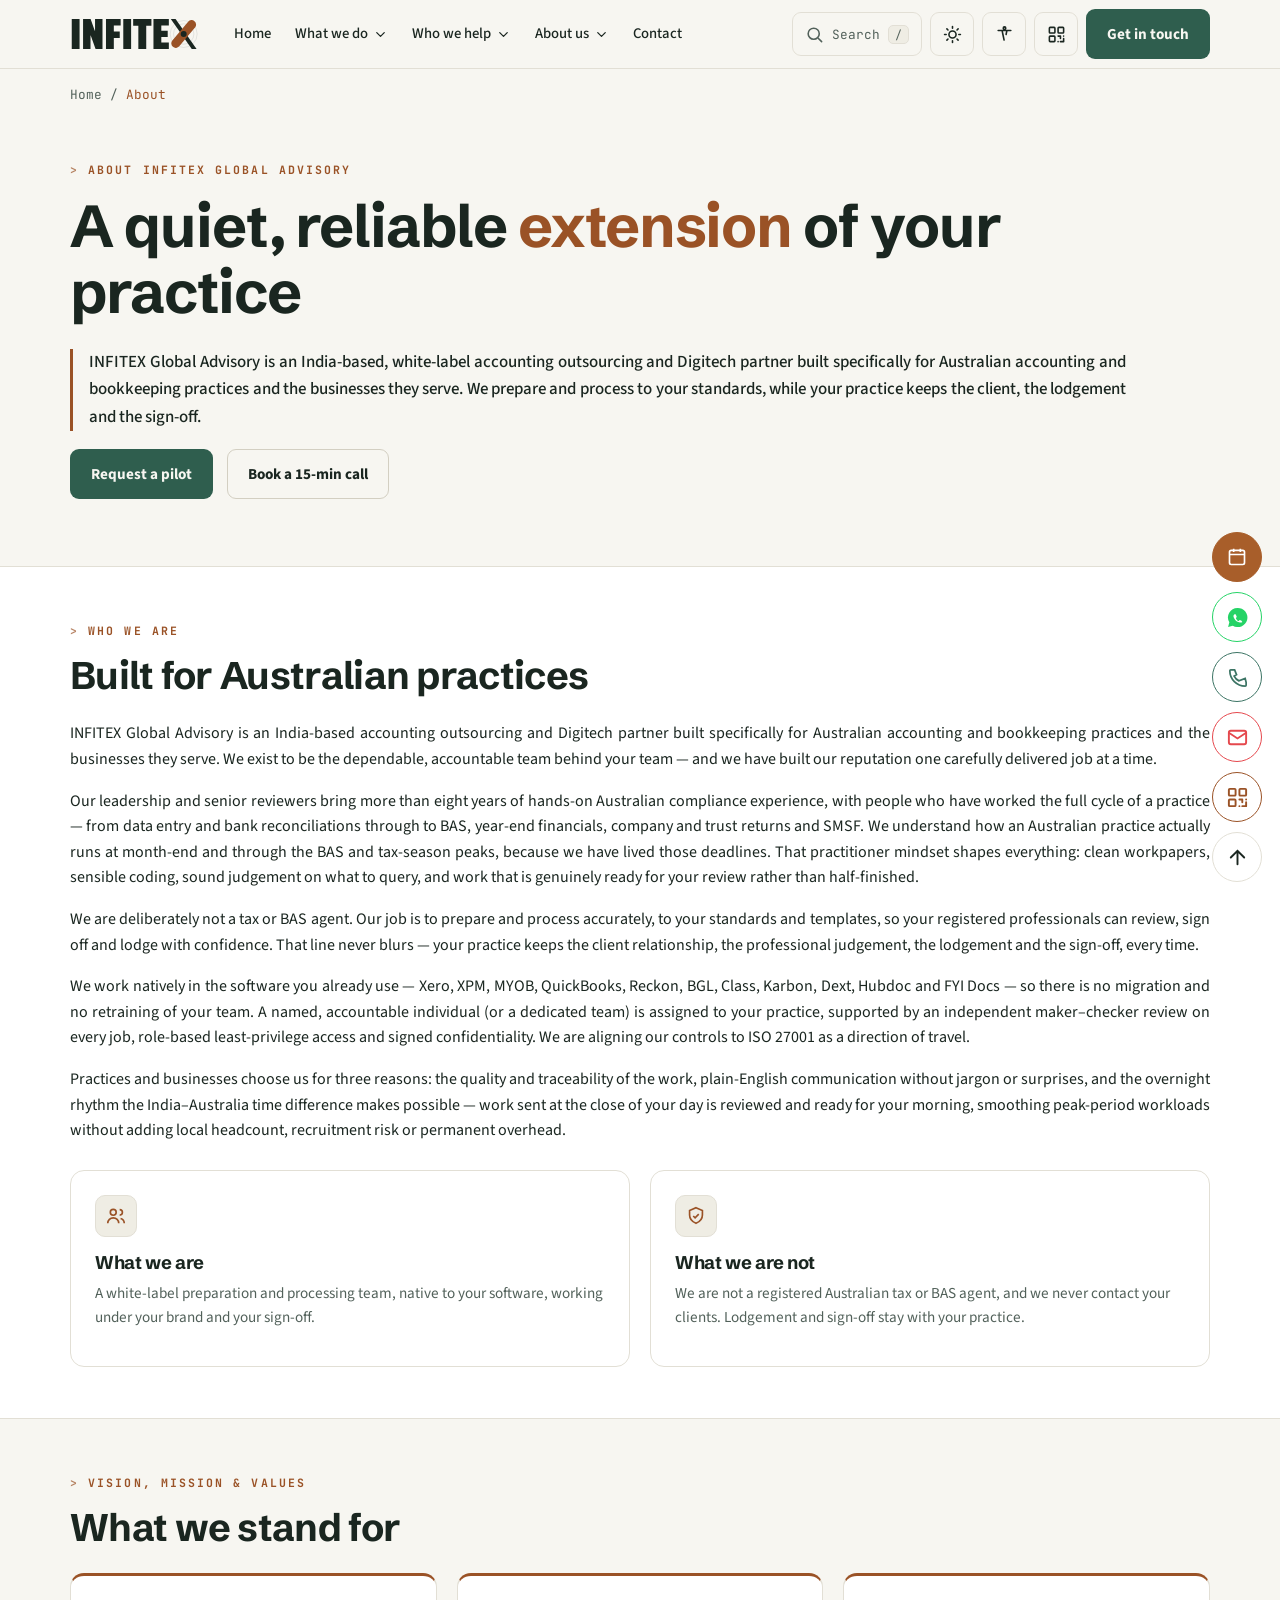
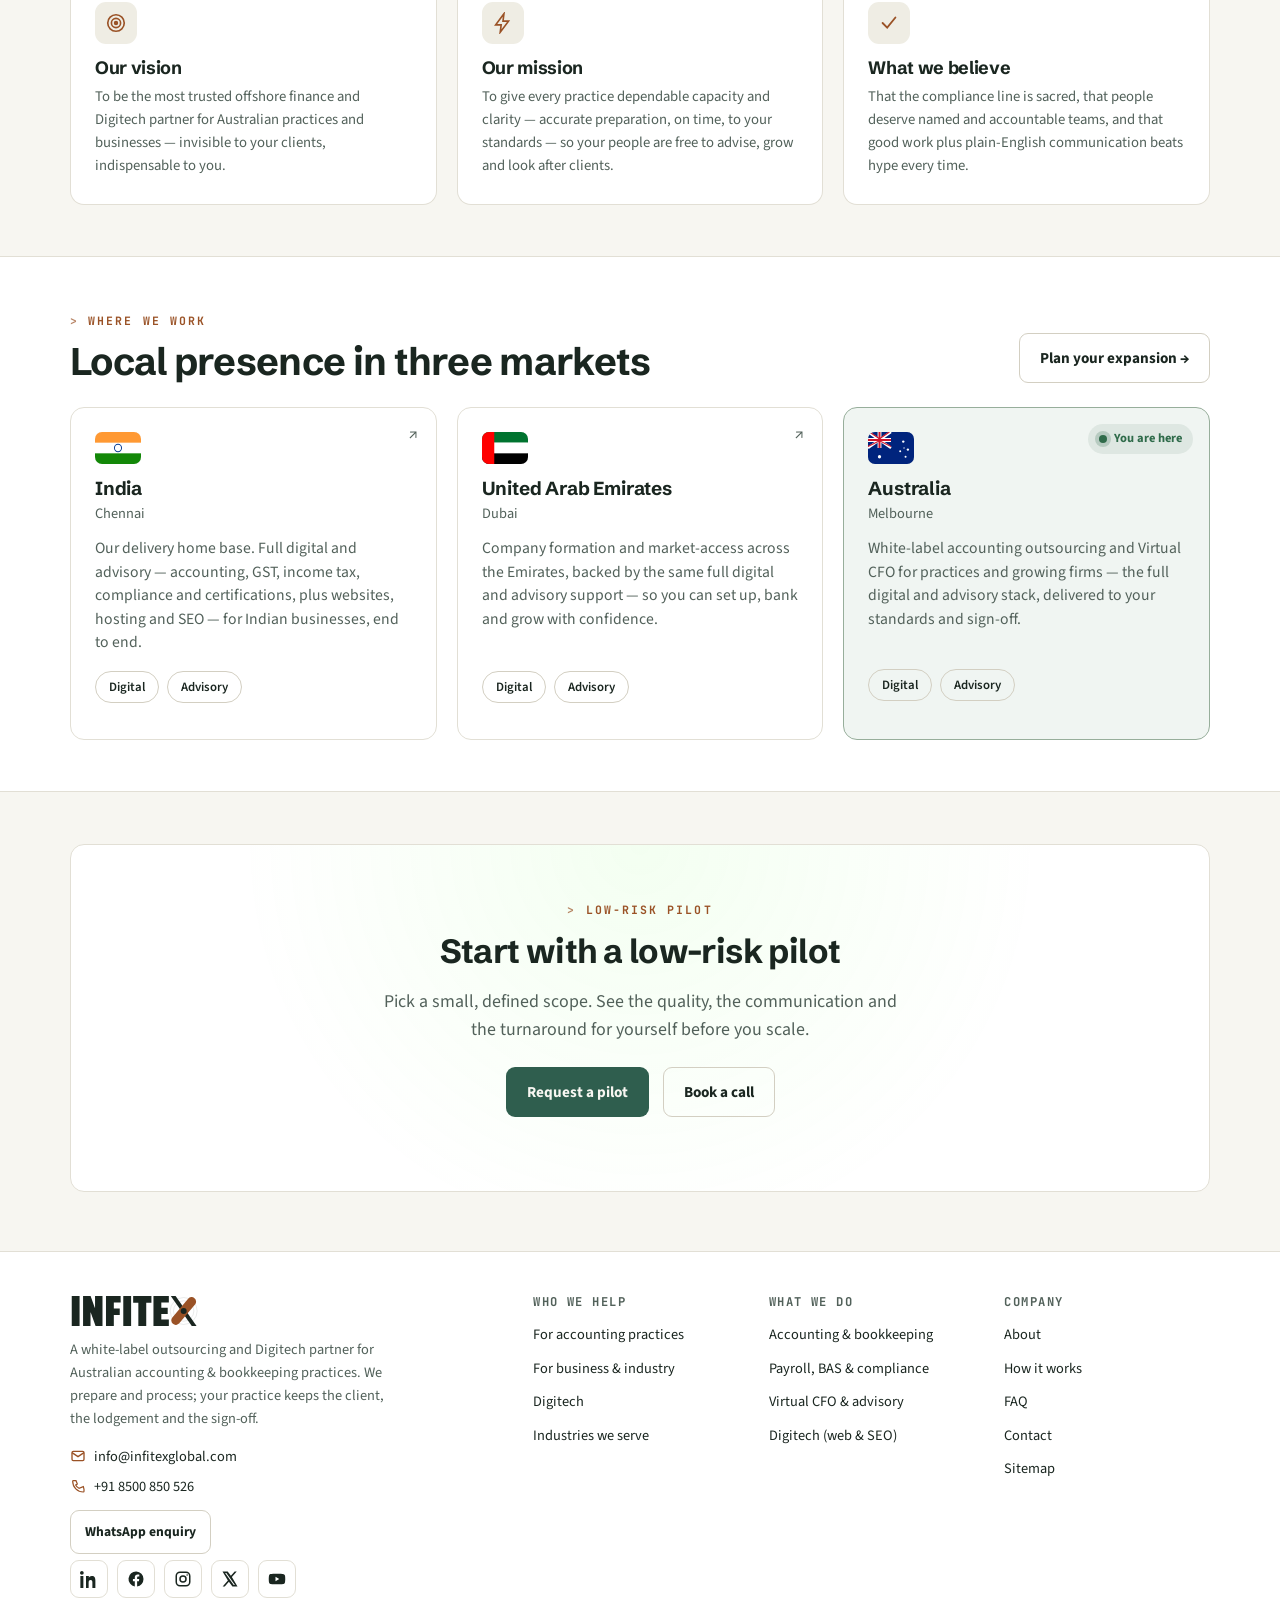
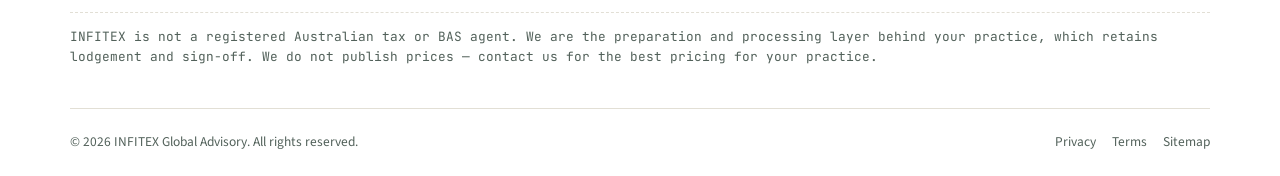
==== commit c6d7844e: "Add files via upload" ====
--- a/about.html
+++ b/about.html
@@ -1,39 +1,39 @@
-<!doctype html><html lang="en-AU"><head><meta charset="utf-8"><meta name="viewport" content="width=device-width,initial-scale=1,viewport-fit=cover"><title>About INFITEX Global Advisory | White-label accounting outsourcing</title><meta name="description" content="About INFITEX Global Advisory — an India-based, white-label accounting outsourcing and Digitech partner for Australian practices and businesses. Our vision, mission and values."><meta name="author" content="INFITEX Global Advisory"><meta name="robots" content="index,follow,max-image-preview:large,max-snippet:-1,max-video-preview:-1"><link rel="canonical" href="https://infitexglobal.com/about.html"><!-- SEO/GEO verification scaffold — replace PLACEHOLDER tokens after deploy --><meta name="google-site-verification" content="GOOGLE_SITE_VERIFICATION"><!-- <meta name="msvalidate.01" content="BING_SITE_VERIFICATION"> --><!-- <meta name="yandex-verification" content="YANDEX_SITE_VERIFICATION"> --><!-- <meta name="p:domain_verify" content="PINTEREST_SITE_VERIFICATION"> --><meta property="og:type" content="website"><meta property="og:site_name" content="INFITEX Global Advisory"><meta property="og:title" content="About INFITEX Global Advisory | White-label accounting outsourcing"><meta property="og:description" content="About INFITEX Global Advisory — an India-based, white-label accounting outsourcing and Digitech partner for Australian practices and businesses. Our vision, mission and values."><meta property="og:url" content="https://infitexglobal.com/about.html"><meta property="og:image" content="https://infitexglobal.com/og-image.png"><meta property="og:image:width" content="1200"><meta property="og:image:height" content="630"><meta property="og:image:alt" content="INFITEX Global Advisory — white-label accounting outsourcing for Australian practices"><meta property="og:locale" content="en_AU"><meta name="twitter:card" content="summary_large_image"><meta name="twitter:title" content="About INFITEX Global Advisory | White-label accounting outsourcing"><meta name="twitter:description" content="About INFITEX Global Advisory — an India-based, white-label accounting outsourcing and Digitech partner for Australian practices and businesses. Our vision, mission and values."><meta name="twitter:image" content="https://infitexglobal.com/og-image.png"><meta name="twitter:image:alt" content="INFITEX Global Advisory"><meta name="theme-color" content="#F7F6F1" media="(prefers-color-scheme: light)"><meta name="theme-color" content="#14211C" media="(prefers-color-scheme: dark)"><link rel="icon" href="favicon.svg" type="image/svg+xml"><link rel="apple-touch-icon" href="favicon.svg"><link rel="sitemap" type="application/xml" title="Sitemap" href="sitemap.xml"><script>(function(){try{var d=document.documentElement;var t=localStorage.getItem('ix-theme')||'light';d.setAttribute('data-theme',t);if(localStorage.getItem('ix-contrast')==='high')d.setAttribute('data-contrast','high');if(localStorage.getItem('ix-grayscale')==='on')d.setAttribute('data-grayscale','on');var ts=localStorage.getItem('ix-textstep');var s=[-2,0,2,4,6];if(ts!==null)d.style.setProperty('--type-scale-step',(s[parseInt(ts,10)]||0)+'px');}catch(e){}})();</script><link rel="preconnect" href="https://fonts.googleapis.com"><link rel="preconnect" href="https://fonts.gstatic.com" crossorigin><link href="https://fonts.googleapis.com/css2?family=Schibsted+Grotesk:wght@500;600;700;800&family=Source+Sans+3:ital,wght@0,400;0,600;1,400&family=JetBrains+Mono:wght@400;500;700&display=swap" rel="stylesheet"><link rel="stylesheet" href="styles.css"><script type="application/ld+json">{"@context":"https://schema.org","@graph":[{"@context":"https://schema.org","@type":"WebPage","@id":"https://infitexglobal.com/about.html#webpage","url":"https://infitexglobal.com/about.html","name":"About INFITEX Global Advisory | White-label accounting outsourcing","description":"About INFITEX Global Advisory — an India-based, white-label accounting outsourcing and Digitech partner for Australian practices and businesses. Our vision, mission and values.","inLanguage":"en-AU","isPartOf":{"@id":"https://infitexglobal.com/#website"},"about":{"@id":"https://infitexglobal.com/#organization"},"speakable":{"@type":"SpeakableSpecification","cssSelector":["h1",".answer-lede"]}},{"@context":"https://schema.org","@type":"ProfessionalService","@id":"https://infitexglobal.com/#organization","name":"INFITEX Global Advisory","alternateName":"INFITEX","slogan":"A finance team that works to your standards.","description":"INFITEX Global Advisory is an India-based, white-label accounting and bookkeeping outsourcing partner for Australian accounting practices and businesses, covering bookkeeping, payroll and STP, BAS and IAS, year-end financials, tax and SMSF, plus management reporting and Virtual CFO. The client practice always retains lodgement and sign-off. A Digitech division provides websites, business email and SEO.","url":"https://infitexglobal.com/","logo":"https://infitexglobal.com/logo.svg","image":"https://infitexglobal.com/og-image.png","email":"info@infitexglobal.com","telephone":"+91-8500-850-526","priceRange":"Contact for a tailored quote","currenciesAccepted":"AUD","areaServed":{"@type":"Country","name":"Australia"},"knowsLanguage":["en-AU","en"],"availableLanguage":["English"],"knowsAbout":["White-label accounting outsourcing","Bookkeeping","Bank reconciliations","Accounts payable and receivable","Payroll","Single Touch Payroll (STP)","BAS preparation","IAS preparation","Year-end financial statements","Company and trust tax returns","SMSF accounting","BGL","Class","Xero","XPM","MYOB","QuickBooks","Reckon","Karbon","Dext","Hubdoc","FYI Docs","Management reporting","Budgeting and forecasting","Cash-flow forecasting","Virtual CFO","Australian tax compliance"],"serviceType":["Accounting outsourcing","Bookkeeping outsourcing","Payroll outsourcing","BAS and IAS preparation","Virtual CFO","Management reporting","Web design and SEO (Digitech)"],"contactPoint":{"@type":"ContactPoint","contactType":"sales","email":"info@infitexglobal.com","telephone":"+91-8500-850-526","areaServed":"AU","availableLanguage":["en-AU","en"]},"address":{"@type":"PostalAddress","addressCountry":"IN"},"sameAs":["https://www.linkedin.com/company/infitexglobal","https://www.facebook.com/infitexglobal","https://www.instagram.com/infitexglobal","https://x.com/infitexglobal","https://www.youtube.com/@infitexglobal"]},{"@context":"https://schema.org","@type":"BreadcrumbList","itemListElement":[{"@type":"ListItem","position":1,"name":"Home","item":"https://infitexglobal.com/index.html"},{"@type":"ListItem","position":2,"name":"About","item":"https://infitexglobal.com/about.html"}]}]}</script></head><body><a class="skip-link" href="#main">Skip to content</a><header class="site-header"><div class="shell header-inner"><a class="brand" href="index.html" aria-label="INFITEX Global Advisory — home"><svg class="brand-logo" viewBox="0 0 309.3 72.0" role="img" aria-label="INFITEX" focusable="false"><g class="brand-word" transform="translate(0 72.00) scale(0.10465 -0.10465)"><g transform="translate(0.0 0)"><path d="M40 0V688H220V0Z"/></g><g transform="translate(260.0 0)"><path d="M327 0 216 310H211V0H40V688H213L309 421H315V688H486V0Z"/></g><g transform="translate(786.0 0)"><path d="M40 0V688H377V540H220V402H356V254H220V0Z"/></g><g transform="translate(1183.0 0)"><path d="M40 0V688H220V0Z"/></g><g transform="translate(1443.0 0)"><path d="M126 0V535H7V688H426V535H307V0Z"/></g><g transform="translate(1876.0 0)"><path d="M40 0V688H393V540H220V421H367V274H220V148H393V0Z"/></g></g><g class="brand-x"><g class="bx-ring" fill="none"><circle cx="273.11" cy="36.00" r="24.48"/><circle cx="273.11" cy="36.00" r="32.40"/></g><path class="bx-ink" d="M 242.15 0.00 L 253.67 0.00 L 304.07 72.00 L 292.55 72.00 Z"/><rect class="bx-acc" x="262.31" y="-4.32" width="21.60" height="80.64" rx="10.80" transform="rotate(40 273.11 36.00)"/><circle class="bx-dot" cx="273.11" cy="36.00" r="7.20"/></g></svg></a><nav class="nav" aria-label="Primary"><a class="nav-link" href="index.html">Home</a><div class="nav-item has-mega"><button type="button" class="nav-link nav-trigger" aria-expanded="false" aria-haspopup="true" aria-controls="mega-what-we-do">What we do<svg class="caret" viewBox="0 0 24 24" aria-hidden="true" focusable="false"><path d="M6 9l6 6 6-6" fill="none" stroke="currentColor" stroke-width="2" stroke-linecap="round" stroke-linejoin="round"/></svg></button><div class="mega-panel" id="mega-what-we-do" role="region" aria-label="What we do"><div class="mega-grid"><div class="mega-col"><p class="mega-h">Accounting & bookkeeping</p><ul><li><a href="outsourcing.html#scope"><span class="mega-t">Bookkeeping & reconciliations</span><span class="mega-d">Books kept accurate, coded and reconciled.</span></a></li><li><a href="outsourcing.html#scope"><span class="mega-t">Accounts payable & receivable</span><span class="mega-d">Bills, invoices and debtor follow-up.</span></a></li><li><a href="outsourcing.html#scope"><span class="mega-t">Year-end financials</span><span class="mega-d">Financial statements to your standards.</span></a></li><li><a href="outsourcing.html#scope"><span class="mega-t">Workpapers</span><span class="mega-d">Clean, traceable workpapers behind every job.</span></a></li></ul></div><div class="mega-col"><p class="mega-h">Payroll, BAS & compliance</p><ul><li><a href="outsourcing.html#scope"><span class="mega-t">Payroll & STP</span><span class="mega-d">Pay runs and Single Touch Payroll, ready to lodge.</span></a></li><li><a href="outsourcing.html#scope"><span class="mega-t">BAS / IAS preparation</span><span class="mega-d">Activity statements drafted for your sign-off.</span></a></li><li><a href="outsourcing.html#scope"><span class="mega-t">Company & trust tax returns</span><span class="mega-d">Returns prepared; your agent signs and lodges.</span></a></li><li><a href="outsourcing.html#scope"><span class="mega-t">SMSF accounts (BGL/Class)</span><span class="mega-d">Self-managed super fund accounts & workpapers.</span></a></li></ul></div><div class="mega-col"><p class="mega-h">Advisory & Virtual CFO</p><ul><li><a href="industry.html#vcfo"><span class="mega-t">Virtual CFO</span><span class="mega-d">Senior finance leadership, fractionally.</span></a></li><li><a href="industry.html#what"><span class="mega-t">Management accounts & reporting</span><span class="mega-d">Monthly, decision-ready reporting.</span></a></li><li><a href="industry.html#what"><span class="mega-t">Budgeting & forecasting</span><span class="mega-d">Budgets, rolling forecasts and scenarios.</span></a></li><li><a href="industry.html#vcfo"><span class="mega-t">Cash-flow management</span><span class="mega-d">13-week cash-flow and working-capital visibility.</span></a></li></ul></div><div class="mega-col"><p class="mega-h">Digitech</p><ul><li><a href="digitech.html#services"><span class="mega-t">Web design & build</span><span class="mega-d">Fast, accessible, mobile-first websites.</span></a></li><li><a href="digitech.html#services"><span class="mega-t">Domains, hosting & email</span><span class="mega-d">Set up and managed for you.</span></a></li><li><a href="digitech.html#services"><span class="mega-t">SEO & Google Business Profile</span><span class="mega-d">Be found by local clients.</span></a></li><li><a href="digitech.html#services"><span class="mega-t">Care & maintenance</span><span class="mega-d">Updates, backups and ongoing changes.</span></a></li></ul></div></div></div></div><div class="nav-item has-mega"><button type="button" class="nav-link nav-trigger" aria-expanded="false" aria-haspopup="true" aria-controls="mega-who-we-help">Who we help<svg class="caret" viewBox="0 0 24 24" aria-hidden="true" focusable="false"><path d="M6 9l6 6 6-6" fill="none" stroke="currentColor" stroke-width="2" stroke-linecap="round" stroke-linejoin="round"/></svg></button><div class="mega-panel" id="mega-who-we-help" role="region" aria-label="Who we help"><div class="mega-grid"><div class="mega-col"><p class="mega-h">By audience</p><ul><li><a href="outsourcing.html"><span class="mega-t">For accounting practices</span><span class="mega-d">White-label back office for your firm.</span></a></li><li><a href="industry.html"><span class="mega-t">For business & industry</span><span class="mega-d">A dedicated outsourced finance team.</span></a></li><li><a href="digitech.html"><span class="mega-t">Digitech</span><span class="mega-d">Web, email & SEO for client-facing growth.</span></a></li></ul></div><div class="mega-col"><p class="mega-h">Industries we serve</p><ul><li><a href="industry.html#industries"><span class="mega-t">Construction & trades</span><span class="mega-d">Job costing, payroll and BAS.</span></a></li><li><a href="industry.html#industries"><span class="mega-t">Retail & e-commerce</span><span class="mega-d">High-volume reconciliations and reporting.</span></a></li><li><a href="industry.html#industries"><span class="mega-t">Professional services</span><span class="mega-d">Clean books and management accounts.</span></a></li><li><a href="industry.html#industries"><span class="mega-t">Healthcare & allied health</span><span class="mega-d">Compliant bookkeeping and payroll.</span></a></li></ul></div></div></div></div><div class="nav-item has-mega"><button type="button" class="nav-link nav-trigger" aria-expanded="false" aria-haspopup="true" aria-controls="mega-about-us">About us<svg class="caret" viewBox="0 0 24 24" aria-hidden="true" focusable="false"><path d="M6 9l6 6 6-6" fill="none" stroke="currentColor" stroke-width="2" stroke-linecap="round" stroke-linejoin="round"/></svg></button><div class="mega-panel" id="mega-about-us" role="region" aria-label="About us"><div class="mega-grid"><div class="mega-col"><p class="mega-h">Company</p><ul><li><a href="about.html"><span class="mega-t">About INFITEX</span><span class="mega-d">A dependable extension of your team, native to your stack.</span></a></li><li><a href="about.html#vmb"><span class="mega-t">Vision, mission & values</span><span class="mega-d">What we stand for and how we work.</span></a></li></ul></div><div class="mega-col"><p class="mega-h">Proof & answers</p><ul><li><a href="index.html#testimonials"><span class="mega-t">Our stories</span><span class="mega-d">What practices and businesses say about us.</span></a></li><li><a href="index.html#faq"><span class="mega-t">FAQ</span><span class="mega-d">Honest answers on the compliance line, security and how we work.</span></a></li></ul></div></div></div></div><a class="nav-link" href="contact.html">Contact</a></nav><div class="header-tools"><button class="icon-btn search-btn" data-open-search aria-label="Search the site"><svg viewBox="0 0 24 24" fill="none" stroke="currentColor" stroke-width="2" stroke-linecap="round"><circle cx="11" cy="11" r="7"/><path d="M21 21l-4-4"/></svg><span>Search</span><kbd>/</kbd></button><button class="icon-btn" data-theme-toggle aria-label="Toggle light or dark theme" aria-pressed="false"><svg viewBox="0 0 24 24" fill="none" stroke="currentColor" stroke-width="2" stroke-linecap="round"><circle cx="12" cy="12" r="4.5"/><path d="M12 2v2M12 20v2M2 12h2M20 12h2M4.9 4.9l1.4 1.4M17.7 17.7l1.4 1.4M19.1 4.9l-1.4 1.4M6.3 17.7l-1.4 1.4"/></svg></button><button class="icon-btn" data-open-a11y aria-label="Open accessibility settings"><svg viewBox="0 0 24 24" fill="none" stroke="currentColor" stroke-width="2" stroke-linecap="round"><circle cx="12" cy="4" r="1.6"/><path d="M4 7h16M9 7l1 5 1.5 7M15 7l-1 5"/></svg></button><button class="icon-btn qr-header-btn" data-open-qr aria-label="Show QR code to save our contact" title="Save our contact (QR)"><svg viewBox="0 0 24 24" fill="none" stroke="currentColor" stroke-width="2" stroke-linecap="round" stroke-linejoin="round"><rect x="3" y="3" width="7" height="7" rx="1"/><rect x="14" y="3" width="7" height="7" rx="1"/><rect x="3" y="14" width="7" height="7" rx="1"/><path d="M14 14h3v3M21 14v.01M14 21h.01M17 21h4v-4M21 17v.01"/></svg></button><a class="btn btn-primary header-cta" href="contact.html">Get in touch</a><button class="icon-btn hamburger" data-open-nav aria-label="Open menu" aria-expanded="false"><svg viewBox="0 0 24 24" fill="none" stroke="currentColor" stroke-width="2" stroke-linecap="round"><path d="M3 6h18M3 12h18M3 18h18"/></svg></button></div></div></header><div class="mobile-nav" id="mobileNav" aria-hidden="true"><div class="mobile-nav-top"><a class="brand" href="index.html" aria-label="INFITEX home"><svg class="brand-logo" viewBox="0 0 309.3 72.0" role="img" aria-label="INFITEX" focusable="false"><g class="brand-word" transform="translate(0 72.00) scale(0.10465 -0.10465)"><g transform="translate(0.0 0)"><path d="M40 0V688H220V0Z"/></g><g transform="translate(260.0 0)"><path d="M327 0 216 310H211V0H40V688H213L309 421H315V688H486V0Z"/></g><g transform="translate(786.0 0)"><path d="M40 0V688H377V540H220V402H356V254H220V0Z"/></g><g transform="translate(1183.0 0)"><path d="M40 0V688H220V0Z"/></g><g transform="translate(1443.0 0)"><path d="M126 0V535H7V688H426V535H307V0Z"/></g><g transform="translate(1876.0 0)"><path d="M40 0V688H393V540H220V421H367V274H220V148H393V0Z"/></g></g><g class="brand-x"><g class="bx-ring" fill="none"><circle cx="273.11" cy="36.00" r="24.48"/><circle cx="273.11" cy="36.00" r="32.40"/></g><path class="bx-ink" d="M 242.15 0.00 L 253.67 0.00 L 304.07 72.00 L 292.55 72.00 Z"/><rect class="bx-acc" x="262.31" y="-4.32" width="21.60" height="80.64" rx="10.80" transform="rotate(40 273.11 36.00)"/><circle class="bx-dot" cx="273.11" cy="36.00" r="7.20"/></g></svg></a><button class="icon-btn" data-close-nav aria-label="Close menu"><svg viewBox="0 0 24 24" fill="none" stroke="currentColor" stroke-width="2" stroke-linecap="round"><path d="M6 6l12 12M18 6L6 18"/></svg></button></div><nav aria-label="Mobile"><a class="m-link" href="index.html">Home</a><div class="m-acc"><button type="button" class="m-acc-btn" aria-expanded="false" aria-controls="macc-what-we-do">What we do<svg class="caret" viewBox="0 0 24 24" aria-hidden="true" focusable="false"><path d="M6 9l6 6 6-6" fill="none" stroke="currentColor" stroke-width="2" stroke-linecap="round" stroke-linejoin="round"/></svg></button><div class="m-acc-panel" id="macc-what-we-do"><p class="m-group">Accounting & bookkeeping</p><a class="m-sublink" href="outsourcing.html#scope">Bookkeeping & reconciliations</a><a class="m-sublink" href="outsourcing.html#scope">Accounts payable & receivable</a><a class="m-sublink" href="outsourcing.html#scope">Year-end financials</a><a class="m-sublink" href="outsourcing.html#scope">Workpapers</a><p class="m-group">Payroll, BAS & compliance</p><a class="m-sublink" href="outsourcing.html#scope">Payroll & STP</a><a class="m-sublink" href="outsourcing.html#scope">BAS / IAS preparation</a><a class="m-sublink" href="outsourcing.html#scope">Company & trust tax returns</a><a class="m-sublink" href="outsourcing.html#scope">SMSF accounts (BGL/Class)</a><p class="m-group">Advisory & Virtual CFO</p><a class="m-sublink" href="industry.html#vcfo">Virtual CFO</a><a class="m-sublink" href="industry.html#what">Management accounts & reporting</a><a class="m-sublink" href="industry.html#what">Budgeting & forecasting</a><a class="m-sublink" href="industry.html#vcfo">Cash-flow management</a><p class="m-group">Digitech</p><a class="m-sublink" href="digitech.html#services">Web design & build</a><a class="m-sublink" href="digitech.html#services">Domains, hosting & email</a><a class="m-sublink" href="digitech.html#services">SEO & Google Business Profile</a><a class="m-sublink" href="digitech.html#services">Care & maintenance</a></div></div><div class="m-acc"><button type="button" class="m-acc-btn" aria-expanded="false" aria-controls="macc-who-we-help">Who we help<svg class="caret" viewBox="0 0 24 24" aria-hidden="true" focusable="false"><path d="M6 9l6 6 6-6" fill="none" stroke="currentColor" stroke-width="2" stroke-linecap="round" stroke-linejoin="round"/></svg></button><div class="m-acc-panel" id="macc-who-we-help"><p class="m-group">By audience</p><a class="m-sublink" href="outsourcing.html">For accounting practices</a><a class="m-sublink" href="industry.html">For business & industry</a><a class="m-sublink" href="digitech.html">Digitech</a><p class="m-group">Industries we serve</p><a class="m-sublink" href="industry.html#industries">Construction & trades</a><a class="m-sublink" href="industry.html#industries">Retail & e-commerce</a><a class="m-sublink" href="industry.html#industries">Professional services</a><a class="m-sublink" href="industry.html#industries">Healthcare & allied health</a></div></div><div class="m-acc"><button type="button" class="m-acc-btn" aria-expanded="false" aria-controls="macc-about-us">About us<svg class="caret" viewBox="0 0 24 24" aria-hidden="true" focusable="false"><path d="M6 9l6 6 6-6" fill="none" stroke="currentColor" stroke-width="2" stroke-linecap="round" stroke-linejoin="round"/></svg></button><div class="m-acc-panel" id="macc-about-us"><p class="m-group">Company</p><a class="m-sublink" href="about.html">About INFITEX</a><a class="m-sublink" href="about.html#vmb">Vision, mission & values</a><p class="m-group">Proof & answers</p><a class="m-sublink" href="index.html#testimonials">Our stories</a><a class="m-sublink" href="index.html#faq">FAQ</a></div></div><a class="m-link" href="contact.html">Contact</a></nav><div style="margin-top:24px;display:flex;gap:10px;flex-wrap:wrap"><button class="btn btn-ghost" data-open-wa>WhatsApp us</button><a class="btn btn-primary" href="contact.html">Get in touch</a></div></div><main id="main"><div class="shell"><nav class="crumbs" aria-label="Breadcrumb"><a href="index.html">Home</a> / <span>About</span></nav></div><section class="hero"><div class="shell"><span class="eyebrow">About INFITEX Global Advisory</span><h1>A quiet, reliable <span class="accent">extension</span> of your practice</h1><p class="answer-lede">INFITEX Global Advisory is an India-based, white-label accounting outsourcing and Digitech partner built specifically for Australian accounting and bookkeeping practices and the businesses they serve. We prepare and process to your standards, while your practice keeps the client, the lodgement and the sign-off.</p><div class="hero-cta"><a class="btn btn-primary" href="contact.html">Request a pilot</a><a class="btn btn-ghost" data-booking href="contact.html">Book a 15-min call</a></div></div></section><section class="section alt" id="about" aria-labelledby="about-title"><div class="shell"><div class="section-head"><span class="eyebrow">Who we are</span><h2 class="section-title" id="about-title">Built for Australian practices</h2></div><div class="about-prose prose"><p>INFITEX Global Advisory is an India-based accounting outsourcing and Digitech partner built specifically for Australian accounting and bookkeeping practices and the businesses they serve. We exist to be the dependable, accountable team behind your team — and we have built our reputation one carefully delivered job at a time.</p><p>Our leadership and senior reviewers bring more than eight years of hands-on Australian compliance experience, with people who have worked the full cycle of a practice — from data entry and bank reconciliations through to BAS, year-end financials, company and trust returns and SMSF. We understand how an Australian practice actually runs at month-end and through the BAS and tax-season peaks, because we have lived those deadlines. That practitioner mindset shapes everything: clean workpapers, sensible coding, sound judgement on what to query, and work that is genuinely ready for your review rather than half-finished.</p><p>We are deliberately not a tax or BAS agent. Our job is to prepare and process accurately, to your standards and templates, so your registered professionals can review, sign off and lodge with confidence. That line never blurs — your practice keeps the client relationship, the professional judgement, the lodgement and the sign-off, every time.</p><p>We work natively in the software you already use — Xero, XPM, MYOB, QuickBooks, Reckon, BGL, Class, Karbon, Dext, Hubdoc and FYI Docs — so there is no migration and no retraining of your team. A named, accountable individual (or a dedicated team) is assigned to your practice, supported by an independent maker–checker review on every job, role-based least-privilege access and signed confidentiality. We are aligning our controls to ISO 27001 as a direction of travel.</p><p>Practices and businesses choose us for three reasons: the quality and traceability of the work, plain-English communication without jargon or surprises, and the overnight rhythm the India–Australia time difference makes possible — work sent at the close of your day is reviewed and ready for your morning, smoothing peak-period workloads without adding local headcount, recruitment risk or permanent overhead.</p></div><div class="grid grid-2 about-cards"><div class="card"><div class="ico"><svg viewBox="0 0 24 24" fill="none" stroke="currentColor" stroke-width="1.8"><circle cx="9" cy="8" r="3.2"/><path d="M3 20a6 6 0 0 1 12 0M16 5a3 3 0 0 1 0 6M21 20a5.5 5.5 0 0 0-4-5.3"/></svg></div><h3>What we are</h3><p>A white-label preparation and processing team, native to your software, working under your brand and your sign-off.</p></div><div class="card"><div class="ico"><svg viewBox="0 0 24 24" fill="none" stroke="currentColor" stroke-width="1.8"><path d="M12 3l7 3v5c0 4.4-3 7.4-7 9-4-1.6-7-4.6-7-9V6l7-3z"/><path d="M9 12l2 2 4-4"/></svg></div><h3>What we are not</h3><p>We are not a registered Australian tax or BAS agent, and we never contact your clients. Lodgement and sign-off stay with your practice.</p></div></div></div></section><section class="section" id="vmb" aria-labelledby="vmb-title"><div class="shell"><div class="section-head"><span class="eyebrow">Vision, mission &amp; values</span><h2 class="section-title" id="vmb-title">What we stand for</h2></div><div class="vmb-grid"><article class="vmb-card"><div class="ico"><svg viewBox="0 0 24 24" fill="none" stroke="currentColor" stroke-width="1.8"><circle cx="12" cy="12" r="9"/><circle cx="12" cy="12" r="5"/><circle cx="12" cy="12" r="1.5" fill="currentColor"/></svg></div><h3>Our vision</h3><p>To be the most trusted offshore finance and Digitech partner for Australian practices and businesses — invisible to your clients, indispensable to you.</p></article><article class="vmb-card"><div class="ico"><svg viewBox="0 0 24 24" fill="none" stroke="currentColor" stroke-width="1.8"><path d="M13 2L4 14h6l-1 8 9-12h-6l1-8Z"/></svg></div><h3>Our mission</h3><p>To give every practice dependable capacity and clarity — accurate preparation, on time, to your standards — so your people are free to advise, grow and look after clients.</p></article><article class="vmb-card"><div class="ico"><svg viewBox="0 0 24 24" fill="none" stroke="currentColor" stroke-width="2" stroke-linecap="round"><path d="M5 12l5 5 9-11"/></svg></div><h3>What we believe</h3><p>That the compliance line is sacred, that people deserve named and accountable teams, and that good work plus plain-English communication beats hype every time.</p></article></div></div></section><section class="section alt" id="cta"><div class="shell"><div class="cta-band"><span class="eyebrow">Low-risk pilot</span><h2 data-tw>Start with a low-risk pilot</h2><p class="lead" style="margin-inline:auto;max-width:60ch" data-tw>Pick a small, defined scope. See the quality, the communication and the turnaround for yourself before you scale.</p><div class="hero-cta"><a class="btn btn-primary" href="contact.html">Request a pilot</a><a class="btn btn-ghost" data-booking href="contact.html">Book a call</a></div></div></div></section></main><dialog id="a11yDialog" aria-label="Accessibility settings"><div class="dialog-card"><div class="dialog-head"><h2>Accessibility</h2><button class="icon-btn" data-close aria-label="Close"><svg viewBox="0 0 24 24" fill="none" stroke="currentColor" stroke-width="2" stroke-linecap="round"><path d="M6 6l12 12M18 6L6 18"/></svg></button></div><div class="dialog-body"><div class="form-row"><label class="lbl">Text size</label><div style="display:flex;gap:8px"><button class="btn btn-ghost" data-text="dec" aria-label="Decrease text size">A–</button><button class="btn btn-ghost" data-text="reset" aria-label="Reset text size">Reset</button><button class="btn btn-ghost" data-text="inc" aria-label="Increase text size">A+</button></div></div><div class="form-row"><label class="lbl">Theme</label><button class="btn btn-ghost" data-theme-toggle aria-pressed="false"><span data-theme-label>Light</span> mode</button></div><div class="form-row"><label class="lbl">High contrast</label><button class="btn btn-ghost" data-contrast-toggle aria-pressed="false">Toggle high contrast</button></div><div class="form-row"><label class="lbl">Grayscale</label><button class="btn btn-ghost" data-gray-toggle aria-pressed="false">Toggle grayscale</button></div><p class="form-note">Your preferences are saved on this device.</p></div></div></dialog><dialog id="waDialog" aria-label="WhatsApp enquiry"><div class="dialog-card"><form id="waForm" novalidate><div class="dialog-head"><h2>WhatsApp enquiry</h2><button type="button" class="icon-btn" data-close aria-label="Close"><svg viewBox="0 0 24 24" fill="none" stroke="currentColor" stroke-width="2" stroke-linecap="round"><path d="M6 6l12 12M18 6L6 18"/></svg></button></div><div class="dialog-body"><p class="form-note" style="margin-bottom:16px">We'll draft a tidy message and open WhatsApp for you to send.</p><div class="form-row"><label class="lbl" for="wa-name">Name <span class="req">*</span></label><input class="input" id="wa-name" name="name" type="text" autocomplete="name" required><span class="field-err">Please enter your name (letters, at least 2 characters).</span></div><div class="form-row"><label class="lbl" for="wa-email">Work email <span class="req">*</span></label><input class="input" id="wa-email" name="email" type="email" autocomplete="email" inputmode="email" required><span class="field-err">Please enter a valid email address.</span></div><div class="form-row"><label class="lbl" for="wa-mobile">Mobile <span class="req">*</span></label><div class="tel-wrap"><div class="cc-combo" data-cc><input class="cc-input" type="text" inputmode="tel" aria-label="Country dialing code" value="+61" autocomplete="off"><div class="cc-list" role="listbox" aria-label="Country dialing codes"></div></div><input class="input tel-num" id="wa-mobile" name="mobile_local" type="tel" inputmode="numeric" maxlength="10" placeholder="4XX XXX XXX" aria-label="Mobile number (10 digits)"></div><span class="field-err">Enter a 10-digit mobile number (digits only).</span></div><div class="form-row"><label class="lbl" for="wa-company">Business name <span class="req">*</span></label><input class="input" id="wa-company" name="company" type="text" autocomplete="organization" required><span class="field-err">Please enter your business name.</span></div><div class="form-row"><label class="lbl" for="wa-interest">Enquiring about</label><select class="input" id="wa-interest" name="interest"><option value="">Choose a topic…</option><option>Accounting outsourcing</option><option>Bookkeeping &amp; reconciliations</option><option>Payroll &amp; STP</option><option>BAS / IAS preparation</option><option>Year-end financials &amp; tax</option><option>SMSF accounts</option><option>A low-risk pilot</option><option>Digitech (website / SEO)</option><option>Something else</option></select></div><div class="form-row"><label class="lbl" for="wa-message">Message</label><textarea class="input" id="wa-message" name="message" placeholder="A line or two about your practice and what you need help with."></textarea><span class="field-err">Please add a short message (at least 10 characters).</span></div><input type="text" class="hp" name="botcheck" tabindex="-1" autocomplete="off" aria-hidden="true"><p class="form-status" id="waStatus" role="status"></p></div><div class="dialog-foot"><button type="button" class="btn btn-ghost" data-close>Cancel</button><button type="submit" class="btn btn-primary">Draft &amp; open WhatsApp</button></div></form></div></dialog><dialog id="mailDialog" aria-label="Email enquiry"><div class="dialog-card"><form id="mailForm" novalidate><div class="dialog-head"><h2>Email enquiry</h2><button type="button" class="icon-btn" data-close aria-label="Close"><svg viewBox="0 0 24 24" fill="none" stroke="currentColor" stroke-width="2" stroke-linecap="round"><path d="M6 6l12 12M18 6L6 18"/></svg></button></div><div class="dialog-body"><p class="form-note" style="margin-bottom:16px">We'll draft a tidy email and open your mail app for you to send.</p><div class="form-row"><label class="lbl" for="mail-name">Name <span class="req">*</span></label><input class="input" id="mail-name" name="name" type="text" autocomplete="name" required><span class="field-err">Please enter your name (letters, at least 2 characters).</span></div><div class="form-row"><label class="lbl" for="mail-email">Work email <span class="req">*</span></label><input class="input" id="mail-email" name="email" type="email" autocomplete="email" inputmode="email" required><span class="field-err">Please enter a valid email address.</span></div><div class="form-row"><label class="lbl" for="mail-mobile">Mobile <span class="req">*</span></label><div class="tel-wrap"><div class="cc-combo" data-cc><input class="cc-input" type="text" inputmode="tel" aria-label="Country dialing code" value="+61" autocomplete="off"><div class="cc-list" role="listbox" aria-label="Country dialing codes"></div></div><input class="input tel-num" id="mail-mobile" name="mobile_local" type="tel" inputmode="numeric" maxlength="10" placeholder="4XX XXX XXX" aria-label="Mobile number (10 digits)"></div><span class="field-err">Enter a 10-digit mobile number (digits only).</span></div><div class="form-row"><label class="lbl" for="mail-company">Business name <span class="req">*</span></label><input class="input" id="mail-company" name="company" type="text" autocomplete="organization" required><span class="field-err">Please enter your business name.</span></div><div class="form-row"><label class="lbl" for="mail-interest">Enquiring about</label><select class="input" id="mail-interest" name="interest"><option value="">Choose a topic…</option><option>Accounting outsourcing</option><option>Bookkeeping &amp; reconciliations</option><option>Payroll &amp; STP</option><option>BAS / IAS preparation</option><option>Year-end financials &amp; tax</option><option>SMSF accounts</option><option>A low-risk pilot</option><option>Digitech (website / SEO)</option><option>Something else</option></select></div><div class="form-row"><label class="lbl" for="mail-message">Message</label><textarea class="input" id="mail-message" name="message" placeholder="A line or two about your practice and what you need help with."></textarea><span class="field-err">Please add a short message (at least 10 characters).</span></div><input type="text" class="hp" name="botcheck" tabindex="-1" autocomplete="off" aria-hidden="true"><p class="form-status" id="mailStatus" role="status"></p></div><div class="dialog-foot"><button type="button" class="btn btn-ghost" data-close>Cancel</button><button type="submit" class="btn btn-primary">Draft &amp; open email</button></div></form></div></dialog><dialog id="qrDialog" aria-label="Save our contact"><div class="dialog-card qr-dialog-card"><div class="dialog-head"><h2>Save our contact</h2><button type="button" class="icon-btn" data-close aria-label="Close"><svg viewBox="0 0 24 24" fill="none" stroke="currentColor" stroke-width="2" stroke-linecap="round"><path d="M6 6l12 12M18 6L6 18"/></svg></button></div><div class="dialog-body" style="text-align:center"><p class="form-note" style="margin-bottom:16px">Scan with your phone camera — iPhone or Android — to save INFITEX Global Advisory to your contacts.</p><div class="qr-dialog-img"><img src="infitex-contact-qr.svg" alt="QR code to save INFITEX Global Advisory contact details" width="220" height="220"></div><p class="form-note" style="margin-top:14px">Or reach us directly:<br><a href="mailto:info@infitexglobal.com">info@infitexglobal.com</a> · <a href="tel:+918500850526">+91 8500 850 526</a></p></div></div></dialog><div class="search-overlay" id="searchOverlay" aria-hidden="true" role="dialog" aria-label="Search"><div class="search-panel"><div class="search-input-row"><svg viewBox="0 0 24 24" fill="none" stroke="currentColor" stroke-width="2" stroke-linecap="round"><circle cx="11" cy="11" r="7"/><path d="M21 21l-4-4"/></svg><input id="searchInput" type="text" placeholder="Search pages, services, FAQs…" aria-label="Search" autocomplete="off"></div><div class="search-results" id="searchResults"></div><div class="search-foot"><span>Up / Down to navigate</span><span>Enter to open</span><span>Esc to close</span></div></div></div><div class="fab"><a class="fab-cta" data-booking href="contact.html" data-fab-label="Book a 15-min call" role="button" aria-label="Book a 15-min call"><svg viewBox="0 0 24 24" fill="none" stroke="currentColor" stroke-width="2"><rect x="3" y="4" width="18" height="17" rx="2"/><path d="M3 9h18M8 2v4M16 2v4"/></svg></a><a class="wa" href="#" data-open-wa data-fab-label="WhatsApp us" role="button" aria-label="WhatsApp us"><svg viewBox="0 0 24 24" fill="currentColor"><path d="M12 2a9.9 9.9 0 0 0-8.5 15l-1.3 4.8 4.9-1.3A10 10 0 1 0 12 2Zm5.6 14.1c-.2.6-1.2 1.2-1.7 1.2s-1 .2-3.3-.7-3.7-3.2-3.8-3.4-1-1.3-1-2.4.6-1.7.8-1.9.4-.3.6-.3h.5c.2 0 .4 0 .6.5l.8 1.9c.1.2.1.4 0 .5l-.3.5-.4.4c-.1.1-.3.3-.1.5l.9 1.4c.6.9 1.4 1.2 1.6 1.3s.4.1.5 0l.7-.8c.2-.2.3-.2.5-.1l1.7.8c.2.1.4.2.4.3.1.2.1.7-.1 1.3Z"/></svg></a><a class="callfab" href="tel:+918500850526" data-fab-label="Call +91 8500 850 526" aria-label="Call +91 8500 850 526"><svg viewBox="0 0 24 24" fill="none" stroke="currentColor" stroke-width="1.8"><path d="M5 4h4l2 5-2.5 1.5a11 11 0 0 0 5 5L20 13l1 4v3a1 1 0 0 1-1 1A16 16 0 0 1 4 5a1 1 0 0 1 1-1Z"/></svg></a><button class="mailfab" data-open-mail data-fab-label="Email us" aria-label="Email us"><svg viewBox="0 0 24 24" fill="none" stroke="currentColor" stroke-width="2"><rect x="3" y="5" width="18" height="14" rx="2"/><path d="M3 7l9 6 9-6"/></svg></button><button class="qrfab" data-open-qr data-fab-label="Save our contact" aria-label="Show QR code to save our contact"><svg viewBox="0 0 24 24" fill="none" stroke="currentColor" stroke-width="2" stroke-linecap="round" stroke-linejoin="round"><rect x="3" y="3" width="7" height="7" rx="1"/><rect x="14" y="3" width="7" height="7" rx="1"/><rect x="3" y="14" width="7" height="7" rx="1"/><path d="M14 14h3v3M21 14v.01M14 21h.01M17 21h4v-4M21 17v.01"/></svg></button><button id="backTop" aria-label="Back to top"><svg viewBox="0 0 24 24" fill="none" stroke="currentColor" stroke-width="2" stroke-linecap="round"><path d="M12 19V5M5 12l7-7 7 7"/></svg></button></div><footer class="site-footer"><div class="shell"><div class="footer-top"><div class="footer-brand"><a class="brand" href="index.html" aria-label="INFITEX home"><svg class="brand-logo" viewBox="0 0 309.3 72.0" role="img" aria-label="INFITEX" focusable="false"><g class="brand-word" transform="translate(0 72.00) scale(0.10465 -0.10465)"><g transform="translate(0.0 0)"><path d="M40 0V688H220V0Z"/></g><g transform="translate(260.0 0)"><path d="M327 0 216 310H211V0H40V688H213L309 421H315V688H486V0Z"/></g><g transform="translate(786.0 0)"><path d="M40 0V688H377V540H220V402H356V254H220V0Z"/></g><g transform="translate(1183.0 0)"><path d="M40 0V688H220V0Z"/></g><g transform="translate(1443.0 0)"><path d="M126 0V535H7V688H426V535H307V0Z"/></g><g transform="translate(1876.0 0)"><path d="M40 0V688H393V540H220V421H367V274H220V148H393V0Z"/></g></g><g class="brand-x"><g class="bx-ring" fill="none"><circle cx="273.11" cy="36.00" r="24.48"/><circle cx="273.11" cy="36.00" r="32.40"/></g><path class="bx-ink" d="M 242.15 0.00 L 253.67 0.00 L 304.07 72.00 L 292.55 72.00 Z"/><rect class="bx-acc" x="262.31" y="-4.32" width="21.60" height="80.64" rx="10.80" transform="rotate(40 273.11 36.00)"/><circle class="bx-dot" cx="273.11" cy="36.00" r="7.20"/></g></svg></a><p class="footer-blurb">A white-label outsourcing and Digitech partner for Australian accounting &amp; bookkeeping practices. We prepare and process; your practice keeps the client, the lodgement and the sign-off.</p><ul class="footer-contact"><li><svg viewBox="0 0 24 24" fill="none" stroke="currentColor" stroke-width="2"><rect x="3" y="5" width="18" height="14" rx="2"/><path d="M3 7l9 6 9-6"/></svg><a href="mailto:info@infitexglobal.com">info@infitexglobal.com</a></li><li><svg viewBox="0 0 24 24" fill="none" stroke="currentColor" stroke-width="1.8"><path d="M5 4h4l2 5-2.5 1.5a11 11 0 0 0 5 5L20 13l1 4v3a1 1 0 0 1-1 1A16 16 0 0 1 4 5a1 1 0 0 1 1-1Z"/></svg><a href="tel:+918500850526">+91 8500 850 526</a></li></ul><button class="btn btn-ghost btn-sm" data-open-wa>WhatsApp enquiry</button><div class="socials"><a href="https://www.linkedin.com/company/infitexglobal" aria-label="INFITEX on LinkedIn" rel="me noopener" target="_blank"><svg viewBox="0 0 24 24" fill="currentColor"><path d="M4.98 3.5A2.5 2.5 0 1 1 0 3.5a2.5 2.5 0 0 1 4.98 0ZM.5 8h4V24h-4V8Zm7.5 0h3.8v2.2h.1c.5-1 1.8-2.2 3.8-2.2 4 0 4.8 2.6 4.8 6V24h-4v-6.9c0-1.7 0-3.8-2.3-3.8s-2.7 1.8-2.7 3.7V24H8V8Z"/></svg></a><a href="https://www.facebook.com/infitexglobal" aria-label="INFITEX on Facebook" rel="me noopener" target="_blank"><svg viewBox="0 0 24 24" fill="currentColor"><path d="M22 12a10 10 0 1 0-11.6 9.9v-7H7.9V12h2.5V9.8c0-2.5 1.5-3.9 3.8-3.9 1.1 0 2.2.2 2.2.2v2.5h-1.3c-1.2 0-1.6.8-1.6 1.6V12h2.8l-.4 2.9h-2.4v7A10 10 0 0 0 22 12Z"/></svg></a><a href="https://www.instagram.com/infitexglobal" aria-label="INFITEX on Instagram" rel="me noopener" target="_blank"><svg viewBox="0 0 24 24" fill="none" stroke="currentColor" stroke-width="2"><rect x="3" y="3" width="18" height="18" rx="5"/><circle cx="12" cy="12" r="4"/><circle cx="17.5" cy="6.5" r="1" fill="currentColor" stroke="none"/></svg></a><a href="https://x.com/infitexglobal" aria-label="INFITEX on X" rel="me noopener" target="_blank"><svg viewBox="0 0 24 24" fill="currentColor"><path d="M18.2 2H21l-6.5 7.4L22 22h-6.8l-4.7-6.2L5 22H2.2l7-8L2 2h6.9l4.3 5.7L18.2 2Zm-1.2 18h1.5L7.1 3.9H5.5L17 20Z"/></svg></a><a href="https://www.youtube.com/@infitexglobal" aria-label="INFITEX on YouTube" rel="me noopener" target="_blank"><svg viewBox="0 0 24 24" fill="currentColor"><path d="M23 12s0-3.2-.4-4.7a2.5 2.5 0 0 0-1.8-1.8C19.3 5 12 5 12 5s-7.3 0-8.8.4A2.5 2.5 0 0 0 1.4 7.2C1 8.8 1 12 1 12s0 3.2.4 4.7a2.5 2.5 0 0 0 1.8 1.8C4.7 19 12 19 12 19s7.3 0 8.8-.4a2.5 2.5 0 0 0 1.8-1.8C23 15.2 23 12 23 12ZM10 15V9l5 3-5 3Z"/></svg></a></div></div><div class="footer-cols"><div class="footer-col"><h4>Who we help</h4><ul><li><a href="outsourcing.html">For accounting practices</a></li><li><a href="industry.html">For business &amp; industry</a></li><li><a href="digitech.html">Digitech</a></li><li><a href="industry.html#industries">Industries we serve</a></li></ul></div><div class="footer-col"><h4>What we do</h4><ul><li><a href="outsourcing.html#scope">Accounting &amp; bookkeeping</a></li><li><a href="outsourcing.html#scope">Payroll, BAS &amp; compliance</a></li><li><a href="industry.html#vcfo">Virtual CFO &amp; advisory</a></li><li><a href="digitech.html#services">Digitech (web &amp; SEO)</a></li></ul></div><div class="footer-col"><h4>Company</h4><ul><li><a href="about.html">About</a></li><li><a href="outsourcing.html#how">How it works</a></li><li><a href="index.html#faq">FAQ</a></li><li><a href="contact.html">Contact</a></li><li><a href="sitemap.html">Sitemap</a></li></ul></div></div></div><p class="compliance-line">INFITEX is not a registered Australian tax or BAS agent. We are the preparation and processing layer behind your practice, which retains lodgement and sign-off. We do not publish prices — contact us for the best pricing for your practice.</p><div class="footer-bottom"><span>&copy; <span data-year>2026</span> INFITEX Global Advisory. All rights reserved.</span><span class="footer-legal"><a href="privacy.html">Privacy</a><a href="terms.html">Terms</a><a href="sitemap.html">Sitemap</a></span></div></div></footer><script>window.INFITEX_SEARCH=[
-{type:"Pages",title:"Home",snippet:"White-label accounting outsourcing & Digitech for Australian practices.",url:"index.html"},
-{type:"Pages",title:"For Accounting Practices",snippet:"White-label outsourcing across the full Australian compliance cycle.",url:"outsourcing.html"},
-{type:"Pages",title:"For Business & Industry",snippet:"Outsourced accounting, finance and Virtual CFO for Australian companies.",url:"industry.html"},
-{type:"Services",title:"Virtual CFO",snippet:"Management & board reporting, cash-flow forecasting, budgeting and KPI dashboards.",url:"industry.html#vcfo"},
-{type:"Services",title:"Management accounts & reporting",snippet:"Monthly management accounts and decision-ready reporting.",url:"industry.html#what"},
-{type:"Services",title:"Budgeting & forecasting",snippet:"Budgets, rolling forecasts and scenario planning.",url:"industry.html#what"},
-{type:"Services",title:"Cash-flow management",snippet:"13-week cash-flow forecasts and working-capital visibility.",url:"industry.html#vcfo"},
-{type:"Pages",title:"Digitech",snippet:"Websites, domains, hosting, business email, SEO and Google Business Profile.",url:"digitech.html"},
-{type:"Pages",title:"Privacy",snippet:"How we handle data, aligned to the Privacy Act 1988 and the APPs.",url:"privacy.html"},
-{type:"Pages",title:"Terms",snippet:"Terms of use for the INFITEX website and services.",url:"terms.html"},
-{type:"Pages",title:"Contact",snippet:"Send an enquiry, WhatsApp, book a call or email us.",url:"contact.html"},
-{type:"Pages",title:"Sitemap",snippet:"Every page and key section in one place.",url:"sitemap.html"},
-{type:"Sections",title:"How it works",snippet:"A simple, low-risk way to slot into your practice.",url:"outsourcing.html#how"},
-{type:"Sections",title:"Engagement models",snippet:"Dedicated staff, per-job or ad-hoc — flexible and pilot-friendly.",url:"index.html#engagement"},
-{type:"Sections",title:"Security",snippet:"Role-based access, named individuals, ISO 27001 alignment on our roadmap.",url:"index.html#security"},
-{type:"Sections",title:"Savings calculator",snippet:"Indicative annual saving range in AUD — not a quote.",url:"index.html#calculator"},
-{type:"Sections",title:"Key Australian dates",snippet:"BAS, IAS, super and tax reference dates.",url:"outsourcing.html#dates"},
-{type:"Pages",title:"About INFITEX",snippet:"Our vision, mission and values; how we work with Australian practices.",url:"about.html"},
-{type:"Sections",title:"Start a pilot",snippet:"Begin with a low-risk pilot on a defined scope.",url:"index.html#pilot"},
-{type:"Services",title:"Bookkeeping & reconciliations",snippet:"Day-to-day books kept accurate and current.",url:"outsourcing.html#cycle"},
-{type:"Services",title:"Accounts payable & receivable",snippet:"Bills and invoices processed and matched.",url:"outsourcing.html#cycle"},
-{type:"Services",title:"Payroll & STP",snippet:"Pay runs prepared and Single Touch Payroll ready.",url:"outsourcing.html#cycle"},
-{type:"Services",title:"BAS / IAS preparation",snippet:"Activity statements drafted for your review and lodgement.",url:"outsourcing.html#cycle"},
-{type:"Services",title:"Year-end financials",snippet:"Financial statements prepared to your standards.",url:"outsourcing.html#cycle"},
-{type:"Services",title:"Company & trust tax returns",snippet:"Returns prepared; your practice signs off and lodges.",url:"outsourcing.html#cycle"},
-{type:"Services",title:"SMSF accounts (BGL/Class)",snippet:"Self-managed super fund accounts and workpapers.",url:"outsourcing.html#cycle"},
-{type:"Services",title:"Workpapers",snippet:"Clean, traceable workpapers behind every job.",url:"outsourcing.html#cycle"},
-{type:"Services",title:"Web design & build",snippet:"Fast, accessible websites for your practice.",url:"digitech.html"},
-{type:"Services",title:"Domains, hosting & business email",snippet:"Set up and managed for you.",url:"digitech.html"},
-{type:"Services",title:"SEO & Google Business Profile",snippet:"Be found by local clients.",url:"digitech.html"},
-{type:"FAQs",title:"Do you contact our clients?",snippet:"No — you keep the client relationship.",url:"index.html#faq"},
-{type:"FAQs",title:"Are you a registered AU tax or BAS agent?",snippet:"No — your practice keeps lodgement and sign-off.",url:"index.html#faq"},
-{type:"FAQs",title:"Who lodges and signs off?",snippet:"Your practice does; we prepare and process.",url:"index.html#faq"},
-{type:"FAQs",title:"Which software do you work in?",snippet:"XPM, Xero, MYOB, QuickBooks, FYI, Dext, BGL/Class, Karbon.",url:"index.html#faq"},
-{type:"FAQs",title:"How do you keep our data secure?",snippet:"Role-based access, named individuals, confidentiality.",url:"index.html#faq"},
-{type:"FAQs",title:"Can we start with a trial?",snippet:"Yes — a low-risk pilot on a defined scope.",url:"index.html#faq"},
-{type:"FAQs",title:"Do you publish pricing?",snippet:"No — contact us for the best pricing for your practice.",url:"index.html#faq"}
-];</script><script src="app.js" defer></script></body></html>+<!doctype html><html lang="en-AU"><head><meta charset="utf-8"><!-- Google tag (gtag.js) --><script async src="https://www.googletagmanager.com/gtag/js?id=G-7Z1QJE4YSM"></script><script>window.dataLayer=window.dataLayer||[];function gtag(){dataLayer.push(arguments);}gtag("js",new Date());gtag("config","G-7Z1QJE4YSM");</script><meta name="viewport" content="width=device-width,initial-scale=1,viewport-fit=cover"><title>About INFITEX Global Advisory | White-label accounting outsourcing</title><meta name="description" content="About INFITEX Global Advisory — an India-based, white-label accounting outsourcing and Digitech partner for Australian practices and businesses. Our vision, mission and values."><meta name="author" content="INFITEX Global Advisory"><meta name="robots" content="index,follow,max-image-preview:large,max-snippet:-1,max-video-preview:-1"><link rel="canonical" href="https://infitexglobal.com/about"><!-- SEO/GEO verification scaffold — replace PLACEHOLDER tokens after deploy --><meta name="google-site-verification" content="GOOGLE_SITE_VERIFICATION"><!-- <meta name="msvalidate.01" content="BING_SITE_VERIFICATION"> --><!-- <meta name="yandex-verification" content="YANDEX_SITE_VERIFICATION"> --><!-- <meta name="p:domain_verify" content="PINTEREST_SITE_VERIFICATION"> --><meta property="og:type" content="website"><meta property="og:site_name" content="INFITEX Global Advisory"><meta property="og:title" content="About INFITEX Global Advisory | White-label accounting outsourcing"><meta property="og:description" content="About INFITEX Global Advisory — an India-based, white-label accounting outsourcing and Digitech partner for Australian practices and businesses. Our vision, mission and values."><meta property="og:url" content="https://infitexglobal.com/about"><meta property="og:image" content="https://infitexglobal.com/og-image.png"><meta property="og:image:width" content="1200"><meta property="og:image:height" content="630"><meta property="og:image:alt" content="INFITEX Global Advisory — white-label accounting outsourcing for Australian practices"><meta property="og:locale" content="en_AU"><meta name="twitter:card" content="summary_large_image"><meta name="twitter:title" content="About INFITEX Global Advisory | White-label accounting outsourcing"><meta name="twitter:description" content="About INFITEX Global Advisory — an India-based, white-label accounting outsourcing and Digitech partner for Australian practices and businesses. Our vision, mission and values."><meta name="twitter:image" content="https://infitexglobal.com/og-image.png"><meta name="twitter:image:alt" content="INFITEX Global Advisory"><meta name="theme-color" content="#F7F6F1" media="(prefers-color-scheme: light)"><meta name="theme-color" content="#14211C" media="(prefers-color-scheme: dark)"><link rel="icon" href="favicon.svg" type="image/svg+xml"><link rel="apple-touch-icon" href="apple-touch-icon.png"><link rel="sitemap" type="application/xml" title="Sitemap" href="sitemap.xml"><script>(function(){try{var d=document.documentElement;var t=localStorage.getItem('ix-theme')||'light';d.setAttribute('data-theme',t);if(localStorage.getItem('ix-contrast')==='high')d.setAttribute('data-contrast','high');if(localStorage.getItem('ix-grayscale')==='on')d.setAttribute('data-grayscale','on');var ts=localStorage.getItem('ix-textstep');var s=[-2,0,2,4,6];if(ts!==null)d.style.setProperty('--type-scale-step',(s[parseInt(ts,10)]||0)+'px');}catch(e){}})();</script><link rel="preconnect" href="https://fonts.googleapis.com"><link rel="preconnect" href="https://fonts.gstatic.com" crossorigin><link href="https://fonts.googleapis.com/css2?family=Schibsted+Grotesk:wght@500;600;700;800&family=Source+Sans+3:ital,wght@0,400;0,600;1,400&family=JetBrains+Mono:wght@400;500;700&display=swap" rel="stylesheet"><link rel="stylesheet" href="styles.css?v=ab57d42d"><script type="application/ld+json">{"@context":"https://schema.org","@graph":[{"@context":"https://schema.org","@type":"WebPage","@id":"https://infitexglobal.com/about#webpage","url":"https://infitexglobal.com/about","name":"About INFITEX Global Advisory | White-label accounting outsourcing","description":"About INFITEX Global Advisory — an India-based, white-label accounting outsourcing and Digitech partner for Australian practices and businesses. Our vision, mission and values.","inLanguage":"en-AU","isPartOf":{"@id":"https://infitexglobal.com/#website"},"about":{"@id":"https://infitexglobal.com/#organization"},"speakable":{"@type":"SpeakableSpecification","cssSelector":["h1",".answer-lede"]}},{"@context":"https://schema.org","@type":"ProfessionalService","@id":"https://infitexglobal.com/#organization","name":"INFITEX Global Advisory","alternateName":"INFITEX","slogan":"A finance team that works to your standards.","description":"INFITEX Global Advisory is an India-based, white-label accounting and bookkeeping outsourcing partner for Australian accounting practices and businesses, covering bookkeeping, payroll and STP, BAS and IAS, year-end financials, tax and SMSF, plus management reporting and Virtual CFO. The client practice always retains lodgement and sign-off. A Digitech division provides websites, business email and SEO.","url":"https://infitexglobal.com/","logo":"https://infitexglobal.com/logo.svg","image":"https://infitexglobal.com/og-image.png","email":"info@infitexglobal.com","telephone":"+91-8500-850-526","priceRange":"Contact for a tailored quote","currenciesAccepted":"AUD","areaServed":{"@type":"Country","name":"Australia"},"knowsLanguage":["en-AU","en"],"availableLanguage":["English"],"knowsAbout":["White-label accounting outsourcing","Bookkeeping","Bank reconciliations","Accounts payable and receivable","Payroll","Single Touch Payroll (STP)","BAS preparation","IAS preparation","Year-end financial statements","Company and trust tax returns","SMSF accounting","BGL","Class","Xero","XPM","MYOB","QuickBooks","Reckon","Karbon","Dext","Hubdoc","FYI Docs","Management reporting","Budgeting and forecasting","Cash-flow forecasting","Virtual CFO","Australian tax compliance"],"serviceType":["Accounting outsourcing","Bookkeeping outsourcing","Payroll outsourcing","BAS and IAS preparation","Virtual CFO","Management reporting","Web design and SEO (Digitech)"],"contactPoint":{"@type":"ContactPoint","contactType":"sales","email":"info@infitexglobal.com","telephone":"+91-8500-850-526","areaServed":"AU","availableLanguage":["en-AU","en"]},"address":{"@type":"PostalAddress","addressCountry":"IN"},"sameAs":["https://www.linkedin.com/company/infitexglobal","https://www.facebook.com/infitexglobal","https://www.instagram.com/infitexglobal","https://x.com/infitexglobal","https://www.youtube.com/@infitexglobal"]},{"@context":"https://schema.org","@type":"BreadcrumbList","itemListElement":[{"@type":"ListItem","position":1,"name":"Home","item":"https://infitexglobal.com/"},{"@type":"ListItem","position":2,"name":"About","item":"https://infitexglobal.com/about"}]}]}</script><!-- Microsoft Clarity --><script>(function(c,l,a,r,i,t,y){c[a]=c[a]||function(){(c[a].q=c[a].q||[]).push(arguments)};t=l.createElement(r);t.async=1;t.src="https://www.clarity.ms/tag/"+i+"?ref=bwt";y=l.getElementsByTagName(r)[0];y.parentNode.insertBefore(t,y);})(window,document,"clarity","script","xyhvnnr2j4");</script></head><body><a class="skip-link" href="#main">Skip to content</a><header class="site-header"><div class="shell header-inner"><a class="brand" href="/" aria-label="INFITEX Global Advisory — home"><svg class="brand-logo" viewBox="0 0 309.3 72.0" role="img" aria-label="INFITEX" focusable="false"><g class="brand-word" transform="translate(0 72.00) scale(0.10465 -0.10465)"><g transform="translate(0.0 0)"><path d="M40 0V688H220V0Z"/></g><g transform="translate(260.0 0)"><path d="M327 0 216 310H211V0H40V688H213L309 421H315V688H486V0Z"/></g><g transform="translate(786.0 0)"><path d="M40 0V688H377V540H220V402H356V254H220V0Z"/></g><g transform="translate(1183.0 0)"><path d="M40 0V688H220V0Z"/></g><g transform="translate(1443.0 0)"><path d="M126 0V535H7V688H426V535H307V0Z"/></g><g transform="translate(1876.0 0)"><path d="M40 0V688H393V540H220V421H367V274H220V148H393V0Z"/></g></g><g class="brand-x"><g class="bx-ring" fill="none"><circle cx="273.11" cy="36.00" r="24.48"/><circle cx="273.11" cy="36.00" r="32.40"/></g><path class="bx-ink" d="M 242.15 0.00 L 253.67 0.00 L 304.07 72.00 L 292.55 72.00 Z"/><rect class="bx-acc" x="262.31" y="-4.32" width="21.60" height="80.64" rx="10.80" transform="rotate(40 273.11 36.00)"/><circle class="bx-dot" cx="273.11" cy="36.00" r="7.20"/></g></svg></a><nav class="nav" aria-label="Primary"><a class="nav-link" href="/">Home</a><div class="nav-item has-mega"><button type="button" class="nav-link nav-trigger" aria-expanded="false" aria-haspopup="true" aria-controls="mega-what-we-do">What we do<svg class="caret" viewBox="0 0 24 24" aria-hidden="true" focusable="false"><path d="M6 9l6 6 6-6" fill="none" stroke="currentColor" stroke-width="2" stroke-linecap="round" stroke-linejoin="round"/></svg></button><div class="mega-panel" id="mega-what-we-do" role="region" aria-label="What we do"><div class="mega-grid"><div class="mega-col"><p class="mega-h">Accounting & bookkeeping</p><ul><li><a href="/outsourcing#scope"><span class="mega-t">Bookkeeping & reconciliations</span><span class="mega-d">Books kept accurate, coded and reconciled.</span></a></li><li><a href="/outsourcing#scope"><span class="mega-t">Accounts payable & receivable</span><span class="mega-d">Bills, invoices and debtor follow-up.</span></a></li><li><a href="/outsourcing#scope"><span class="mega-t">Year-end financials</span><span class="mega-d">Financial statements to your standards.</span></a></li><li><a href="/outsourcing#scope"><span class="mega-t">Workpapers</span><span class="mega-d">Clean, traceable workpapers behind every job.</span></a></li></ul></div><div class="mega-col"><p class="mega-h">Payroll, BAS & compliance</p><ul><li><a href="/outsourcing#scope"><span class="mega-t">Payroll & STP</span><span class="mega-d">Pay runs and Single Touch Payroll, ready to lodge.</span></a></li><li><a href="/outsourcing#scope"><span class="mega-t">BAS / IAS preparation</span><span class="mega-d">Activity statements drafted for your sign-off.</span></a></li><li><a href="/outsourcing#scope"><span class="mega-t">Company & trust tax returns</span><span class="mega-d">Returns prepared; your agent signs and lodges.</span></a></li><li><a href="/outsourcing#scope"><span class="mega-t">SMSF accounts (BGL/Class)</span><span class="mega-d">Self-managed super fund accounts & workpapers.</span></a></li></ul></div><div class="mega-col"><p class="mega-h">Advisory & Virtual CFO</p><ul><li><a href="/industry#vcfo"><span class="mega-t">Virtual CFO</span><span class="mega-d">Senior finance leadership, fractionally.</span></a></li><li><a href="/industry#what"><span class="mega-t">Management accounts & reporting</span><span class="mega-d">Monthly, decision-ready reporting.</span></a></li><li><a href="/industry#what"><span class="mega-t">Budgeting & forecasting</span><span class="mega-d">Budgets, rolling forecasts and scenarios.</span></a></li><li><a href="/industry#vcfo"><span class="mega-t">Cash-flow management</span><span class="mega-d">13-week cash-flow and working-capital visibility.</span></a></li></ul></div><div class="mega-col"><p class="mega-h">Digitech</p><ul><li><a href="/digitech#services"><span class="mega-t">Web design & build</span><span class="mega-d">Fast, accessible, mobile-first websites.</span></a></li><li><a href="/digitech#services"><span class="mega-t">Domains, hosting & email</span><span class="mega-d">Set up and managed for you.</span></a></li><li><a href="/digitech#services"><span class="mega-t">SEO & Google Business Profile</span><span class="mega-d">Be found by local clients.</span></a></li><li><a href="/digitech#services"><span class="mega-t">Care & maintenance</span><span class="mega-d">Updates, backups and ongoing changes.</span></a></li></ul></div></div></div></div><div class="nav-item has-mega"><button type="button" class="nav-link nav-trigger" aria-expanded="false" aria-haspopup="true" aria-controls="mega-who-we-help">Who we help<svg class="caret" viewBox="0 0 24 24" aria-hidden="true" focusable="false"><path d="M6 9l6 6 6-6" fill="none" stroke="currentColor" stroke-width="2" stroke-linecap="round" stroke-linejoin="round"/></svg></button><div class="mega-panel" id="mega-who-we-help" role="region" aria-label="Who we help"><div class="mega-grid"><div class="mega-col"><p class="mega-h">By audience</p><ul><li><a href="/outsourcing"><span class="mega-t">For accounting practices</span><span class="mega-d">White-label back office for your firm.</span></a></li><li><a href="/industry"><span class="mega-t">For business & industry</span><span class="mega-d">A dedicated outsourced finance team.</span></a></li><li><a href="/digitech"><span class="mega-t">Digitech</span><span class="mega-d">Web, email & SEO for client-facing growth.</span></a></li></ul></div><div class="mega-col"><p class="mega-h">Industries we serve</p><ul><li><a href="/industry#industries"><span class="mega-t">Construction & trades</span><span class="mega-d">Job costing, payroll and BAS.</span></a></li><li><a href="/industry#industries"><span class="mega-t">Retail & e-commerce</span><span class="mega-d">High-volume reconciliations and reporting.</span></a></li><li><a href="/industry#industries"><span class="mega-t">Professional services</span><span class="mega-d">Clean books and management accounts.</span></a></li><li><a href="/industry#industries"><span class="mega-t">Healthcare & allied health</span><span class="mega-d">Compliant bookkeeping and payroll.</span></a></li></ul></div></div></div></div><div class="nav-item has-mega"><button type="button" class="nav-link nav-trigger" aria-expanded="false" aria-haspopup="true" aria-controls="mega-about-us">About us<svg class="caret" viewBox="0 0 24 24" aria-hidden="true" focusable="false"><path d="M6 9l6 6 6-6" fill="none" stroke="currentColor" stroke-width="2" stroke-linecap="round" stroke-linejoin="round"/></svg></button><div class="mega-panel" id="mega-about-us" role="region" aria-label="About us"><div class="mega-grid"><div class="mega-col"><p class="mega-h">Company</p><ul><li><a href="/about"><span class="mega-t">About INFITEX</span><span class="mega-d">A dependable extension of your team, native to your stack.</span></a></li><li><a href="/about#vmb"><span class="mega-t">Vision, mission & values</span><span class="mega-d">What we stand for and how we work.</span></a></li></ul></div><div class="mega-col"><p class="mega-h">Proof & answers</p><ul><li><a href="/#testimonials"><span class="mega-t">Our stories</span><span class="mega-d">What practices and businesses say about us.</span></a></li><li><a href="/#faq"><span class="mega-t">FAQ</span><span class="mega-d">Honest answers on the compliance line, security and how we work.</span></a></li></ul></div></div></div></div><a class="nav-link" href="/contact">Contact</a></nav><div class="header-tools"><button class="icon-btn search-btn" data-open-search aria-label="Search the site"><svg viewBox="0 0 24 24" fill="none" stroke="currentColor" stroke-width="2" stroke-linecap="round"><circle cx="11" cy="11" r="7"/><path d="M21 21l-4-4"/></svg><span>Search</span><kbd>/</kbd></button><button class="icon-btn" data-theme-toggle aria-label="Toggle light or dark theme" aria-pressed="false"><svg viewBox="0 0 24 24" fill="none" stroke="currentColor" stroke-width="2" stroke-linecap="round"><circle cx="12" cy="12" r="4.5"/><path d="M12 2v2M12 20v2M2 12h2M20 12h2M4.9 4.9l1.4 1.4M17.7 17.7l1.4 1.4M19.1 4.9l-1.4 1.4M6.3 17.7l-1.4 1.4"/></svg></button><button class="icon-btn" data-open-a11y aria-label="Open accessibility settings"><svg viewBox="0 0 24 24" fill="none" stroke="currentColor" stroke-width="2" stroke-linecap="round"><circle cx="12" cy="4" r="1.6"/><path d="M4 7h16M9 7l1 5 1.5 7M15 7l-1 5"/></svg></button><button class="icon-btn qr-header-btn" data-open-qr aria-label="Show QR code to save our contact" title="Save our contact (QR)"><svg viewBox="0 0 24 24" fill="none" stroke="currentColor" stroke-width="2" stroke-linecap="round" stroke-linejoin="round"><rect x="3" y="3" width="7" height="7" rx="1"/><rect x="14" y="3" width="7" height="7" rx="1"/><rect x="3" y="14" width="7" height="7" rx="1"/><path d="M14 14h3v3M21 14v.01M14 21h.01M17 21h4v-4M21 17v.01"/></svg></button><a class="btn btn-primary header-cta" href="/contact">Get in touch</a><button class="icon-btn hamburger" data-open-nav aria-label="Open menu" aria-expanded="false"><svg viewBox="0 0 24 24" fill="none" stroke="currentColor" stroke-width="2" stroke-linecap="round"><path d="M3 6h18M3 12h18M3 18h18"/></svg></button></div></div></header><div class="mobile-nav" id="mobileNav" aria-hidden="true"><div class="mobile-nav-top"><a class="brand" href="/" aria-label="INFITEX home"><svg class="brand-logo" viewBox="0 0 309.3 72.0" role="img" aria-label="INFITEX" focusable="false"><g class="brand-word" transform="translate(0 72.00) scale(0.10465 -0.10465)"><g transform="translate(0.0 0)"><path d="M40 0V688H220V0Z"/></g><g transform="translate(260.0 0)"><path d="M327 0 216 310H211V0H40V688H213L309 421H315V688H486V0Z"/></g><g transform="translate(786.0 0)"><path d="M40 0V688H377V540H220V402H356V254H220V0Z"/></g><g transform="translate(1183.0 0)"><path d="M40 0V688H220V0Z"/></g><g transform="translate(1443.0 0)"><path d="M126 0V535H7V688H426V535H307V0Z"/></g><g transform="translate(1876.0 0)"><path d="M40 0V688H393V540H220V421H367V274H220V148H393V0Z"/></g></g><g class="brand-x"><g class="bx-ring" fill="none"><circle cx="273.11" cy="36.00" r="24.48"/><circle cx="273.11" cy="36.00" r="32.40"/></g><path class="bx-ink" d="M 242.15 0.00 L 253.67 0.00 L 304.07 72.00 L 292.55 72.00 Z"/><rect class="bx-acc" x="262.31" y="-4.32" width="21.60" height="80.64" rx="10.80" transform="rotate(40 273.11 36.00)"/><circle class="bx-dot" cx="273.11" cy="36.00" r="7.20"/></g></svg></a><button class="icon-btn" data-close-nav aria-label="Close menu"><svg viewBox="0 0 24 24" fill="none" stroke="currentColor" stroke-width="2" stroke-linecap="round"><path d="M6 6l12 12M18 6L6 18"/></svg></button></div><nav aria-label="Mobile"><a class="m-link" href="/">Home</a><div class="m-acc"><button type="button" class="m-acc-btn" aria-expanded="false" aria-controls="macc-what-we-do">What we do<svg class="caret" viewBox="0 0 24 24" aria-hidden="true" focusable="false"><path d="M6 9l6 6 6-6" fill="none" stroke="currentColor" stroke-width="2" stroke-linecap="round" stroke-linejoin="round"/></svg></button><div class="m-acc-panel" id="macc-what-we-do"><p class="m-group">Accounting & bookkeeping</p><a class="m-sublink" href="/outsourcing#scope">Bookkeeping & reconciliations</a><a class="m-sublink" href="/outsourcing#scope">Accounts payable & receivable</a><a class="m-sublink" href="/outsourcing#scope">Year-end financials</a><a class="m-sublink" href="/outsourcing#scope">Workpapers</a><p class="m-group">Payroll, BAS & compliance</p><a class="m-sublink" href="/outsourcing#scope">Payroll & STP</a><a class="m-sublink" href="/outsourcing#scope">BAS / IAS preparation</a><a class="m-sublink" href="/outsourcing#scope">Company & trust tax returns</a><a class="m-sublink" href="/outsourcing#scope">SMSF accounts (BGL/Class)</a><p class="m-group">Advisory & Virtual CFO</p><a class="m-sublink" href="/industry#vcfo">Virtual CFO</a><a class="m-sublink" href="/industry#what">Management accounts & reporting</a><a class="m-sublink" href="/industry#what">Budgeting & forecasting</a><a class="m-sublink" href="/industry#vcfo">Cash-flow management</a><p class="m-group">Digitech</p><a class="m-sublink" href="/digitech#services">Web design & build</a><a class="m-sublink" href="/digitech#services">Domains, hosting & email</a><a class="m-sublink" href="/digitech#services">SEO & Google Business Profile</a><a class="m-sublink" href="/digitech#services">Care & maintenance</a></div></div><div class="m-acc"><button type="button" class="m-acc-btn" aria-expanded="false" aria-controls="macc-who-we-help">Who we help<svg class="caret" viewBox="0 0 24 24" aria-hidden="true" focusable="false"><path d="M6 9l6 6 6-6" fill="none" stroke="currentColor" stroke-width="2" stroke-linecap="round" stroke-linejoin="round"/></svg></button><div class="m-acc-panel" id="macc-who-we-help"><p class="m-group">By audience</p><a class="m-sublink" href="/outsourcing">For accounting practices</a><a class="m-sublink" href="/industry">For business & industry</a><a class="m-sublink" href="/digitech">Digitech</a><p class="m-group">Industries we serve</p><a class="m-sublink" href="/industry#industries">Construction & trades</a><a class="m-sublink" href="/industry#industries">Retail & e-commerce</a><a class="m-sublink" href="/industry#industries">Professional services</a><a class="m-sublink" href="/industry#industries">Healthcare & allied health</a></div></div><div class="m-acc"><button type="button" class="m-acc-btn" aria-expanded="false" aria-controls="macc-about-us">About us<svg class="caret" viewBox="0 0 24 24" aria-hidden="true" focusable="false"><path d="M6 9l6 6 6-6" fill="none" stroke="currentColor" stroke-width="2" stroke-linecap="round" stroke-linejoin="round"/></svg></button><div class="m-acc-panel" id="macc-about-us"><p class="m-group">Company</p><a class="m-sublink" href="/about">About INFITEX</a><a class="m-sublink" href="/about#vmb">Vision, mission & values</a><p class="m-group">Proof & answers</p><a class="m-sublink" href="/#testimonials">Our stories</a><a class="m-sublink" href="/#faq">FAQ</a></div></div><a class="m-link" href="/contact">Contact</a></nav><div style="margin-top:24px;display:flex;gap:10px;flex-wrap:wrap"><button class="btn btn-ghost" data-open-wa>WhatsApp us</button><a class="btn btn-primary" href="/contact">Get in touch</a></div></div><main id="main"><div class="shell"><nav class="crumbs" aria-label="Breadcrumb"><a href="/">Home</a> / <span>About</span></nav></div><section class="hero"><div class="shell"><span class="eyebrow">About INFITEX Global Advisory</span><h1>A quiet, reliable <span class="accent">extension</span> of your practice</h1><p class="answer-lede">INFITEX Global Advisory is an India-based, white-label accounting outsourcing and Digitech partner built specifically for Australian accounting and bookkeeping practices and the businesses they serve. We prepare and process to your standards, while your practice keeps the client, the lodgement and the sign-off.</p><div class="hero-cta"><a class="btn btn-primary" href="/contact">Request a pilot</a><a class="btn btn-ghost" data-booking href="/contact">Book a 15-min call</a></div></div></section><section class="section alt" id="about" aria-labelledby="about-title"><div class="shell"><div class="section-head"><span class="eyebrow">Who we are</span><h2 class="section-title" id="about-title">Built for Australian practices</h2></div><div class="about-prose prose"><p>INFITEX Global Advisory is an India-based accounting outsourcing and Digitech partner built specifically for Australian accounting and bookkeeping practices and the businesses they serve. We exist to be the dependable, accountable team behind your team — and we have built our reputation one carefully delivered job at a time.</p><p>Our leadership and senior reviewers bring more than eight years of hands-on Australian compliance experience, with people who have worked the full cycle of a practice — from data entry and bank reconciliations through to BAS, year-end financials, company and trust returns and SMSF. We understand how an Australian practice actually runs at month-end and through the BAS and tax-season peaks, because we have lived those deadlines. That practitioner mindset shapes everything: clean workpapers, sensible coding, sound judgement on what to query, and work that is genuinely ready for your review rather than half-finished.</p><p>We are deliberately not a tax or BAS agent. Our job is to prepare and process accurately, to your standards and templates, so your registered professionals can review, sign off and lodge with confidence. That line never blurs — your practice keeps the client relationship, the professional judgement, the lodgement and the sign-off, every time.</p><p>We work natively in the software you already use — Xero, XPM, MYOB, QuickBooks, Reckon, BGL, Class, Karbon, Dext, Hubdoc and FYI Docs — so there is no migration and no retraining of your team. A named, accountable individual (or a dedicated team) is assigned to your practice, supported by an independent maker–checker review on every job, role-based least-privilege access and signed confidentiality. We are aligning our controls to ISO 27001 as a direction of travel.</p><p>Practices and businesses choose us for three reasons: the quality and traceability of the work, plain-English communication without jargon or surprises, and the overnight rhythm the India–Australia time difference makes possible — work sent at the close of your day is reviewed and ready for your morning, smoothing peak-period workloads without adding local headcount, recruitment risk or permanent overhead.</p></div><div class="grid grid-2 about-cards"><div class="card"><div class="ico"><svg viewBox="0 0 24 24" fill="none" stroke="currentColor" stroke-width="1.8"><circle cx="9" cy="8" r="3.2"/><path d="M3 20a6 6 0 0 1 12 0M16 5a3 3 0 0 1 0 6M21 20a5.5 5.5 0 0 0-4-5.3"/></svg></div><h3>What we are</h3><p>A white-label preparation and processing team, native to your software, working under your brand and your sign-off.</p></div><div class="card"><div class="ico"><svg viewBox="0 0 24 24" fill="none" stroke="currentColor" stroke-width="1.8"><path d="M12 3l7 3v5c0 4.4-3 7.4-7 9-4-1.6-7-4.6-7-9V6l7-3z"/><path d="M9 12l2 2 4-4"/></svg></div><h3>What we are not</h3><p>We are not a registered Australian tax or BAS agent, and we never contact your clients. Lodgement and sign-off stay with your practice.</p></div></div></div></section><section class="section" id="vmb" aria-labelledby="vmb-title"><div class="shell"><div class="section-head"><span class="eyebrow">Vision, mission &amp; values</span><h2 class="section-title" id="vmb-title">What we stand for</h2></div><div class="vmb-grid"><article class="vmb-card"><div class="ico"><svg viewBox="0 0 24 24" fill="none" stroke="currentColor" stroke-width="1.8"><circle cx="12" cy="12" r="9"/><circle cx="12" cy="12" r="5"/><circle cx="12" cy="12" r="1.5" fill="currentColor"/></svg></div><h3>Our vision</h3><p>To be the most trusted offshore finance and Digitech partner for Australian practices and businesses — invisible to your clients, indispensable to you.</p></article><article class="vmb-card"><div class="ico"><svg viewBox="0 0 24 24" fill="none" stroke="currentColor" stroke-width="1.8"><path d="M13 2L4 14h6l-1 8 9-12h-6l1-8Z"/></svg></div><h3>Our mission</h3><p>To give every practice dependable capacity and clarity — accurate preparation, on time, to your standards — so your people are free to advise, grow and look after clients.</p></article><article class="vmb-card"><div class="ico"><svg viewBox="0 0 24 24" fill="none" stroke="currentColor" stroke-width="2" stroke-linecap="round"><path d="M5 12l5 5 9-11"/></svg></div><h3>What we believe</h3><p>That the compliance line is sacred, that people deserve named and accountable teams, and that good work plus plain-English communication beats hype every time.</p></article></div></div></section><section class="section alt" id="markets" aria-labelledby="markets-title"><div class="shell"><div class="mkt-head"><div><span class="eyebrow">Where we work</span><h2 class="section-title" id="markets-title">Local presence in three markets</h2></div><a class="btn btn-ghost mkt-expand" href="/contact">Plan your expansion &rarr;</a></div><div class="grid grid-3 mkt-grid"><a class="mkt-card" href="https://fintexglobal.com/" target="_blank" rel="noopener" aria-label="India, Chennai — opens fintexglobal.com in a new tab"><span class="mkt-arrow" aria-hidden="true">↗</span><span class="mkt-flag"><svg viewBox="0 0 60 40" preserveAspectRatio="none" role="img" aria-label="India"><rect width="60" height="40" fill="#fff"/><rect width="60" height="13.34" fill="#FF9933"/><rect y="26.66" width="60" height="13.34" fill="#138808"/><circle cx="30" cy="20" r="4.6" fill="none" stroke="#0A3D91" stroke-width="1.3"/></svg></span><div class="mkt-place"><span class="mkt-cty">India</span><span class="mkt-city">Chennai</span></div><p class="mkt-desc">Our delivery home base. Full digital and advisory — accounting, GST, income tax, compliance and certifications, plus websites, hosting and SEO — for Indian businesses, end to end.</p><div class="mkt-tags"><span class="mkt-tag">Digital</span><span class="mkt-tag">Advisory</span></div><span class="mkt-dest" aria-hidden="true">Opens fintexglobal.com ↗</span></a><a class="mkt-card" href="https://safwafintex.com/" target="_blank" rel="noopener" aria-label="United Arab Emirates, Dubai — opens safwafintex.com in a new tab"><span class="mkt-arrow" aria-hidden="true">↗</span><span class="mkt-flag"><svg viewBox="0 0 60 40" preserveAspectRatio="none" role="img" aria-label="United Arab Emirates"><rect width="60" height="13.34" fill="#00732f"/><rect y="13.34" width="60" height="13.34" fill="#fff"/><rect y="26.66" width="60" height="13.34" fill="#000"/><rect width="16" height="40" fill="#ff0000"/></svg></span><div class="mkt-place"><span class="mkt-cty">United Arab Emirates</span><span class="mkt-city">Dubai</span></div><p class="mkt-desc">Company formation and market-access across the Emirates, backed by the same full digital and advisory support — so you can set up, bank and grow with confidence.</p><div class="mkt-tags"><span class="mkt-tag">Digital</span><span class="mkt-tag">Advisory</span></div><span class="mkt-dest" aria-hidden="true">Opens safwafintex.com ↗</span></a><div class="mkt-card is-here" tabindex="0" role="note" aria-label="Australia, Melbourne — you are already here"><span class="mkt-badge"><span class="mkt-bdot" aria-hidden="true"></span>You are here</span><span class="mkt-flag"><svg viewBox="0 0 60 40" preserveAspectRatio="none" role="img" aria-label="Australia"><rect width="60" height="40" fill="#00247d"/><path d="M0 0 L30 20 M30 0 L0 20" stroke="#fff" stroke-width="3.2"/><path d="M15 0 V20 M0 10 H30" stroke="#fff" stroke-width="5"/><path d="M15 0 V20 M0 10 H30" stroke="#cf142b" stroke-width="2.6"/><path d="M2 0 L15 8.5 L28 0 M0 18 L15 11 L30 18" stroke="#cf142b" stroke-width="1.4" fill="none"/><circle cx="15" cy="31" r="2.1" fill="#fff"/><circle cx="46" cy="12" r="1.5" fill="#fff"/><circle cx="52" cy="22" r="1.5" fill="#fff"/><circle cx="42" cy="24" r="1.3" fill="#fff"/><circle cx="49" cy="31" r="1.3" fill="#fff"/><circle cx="47" cy="20" r="0.8" fill="#fff"/></svg></span><div class="mkt-place"><span class="mkt-cty">Australia</span><span class="mkt-city">Melbourne</span></div><p class="mkt-desc">White-label accounting outsourcing and Virtual CFO for practices and growing firms — the full digital and advisory stack, delivered to your standards and sign-off.</p><div class="mkt-tags"><span class="mkt-tag">Digital</span><span class="mkt-tag">Advisory</span></div><span class="mkt-here-msg">✓ You’re already here — this is INFITEX Global (Australia).</span></div></div></div></section><section class="section" id="cta"><div class="shell"><div class="cta-band"><span class="eyebrow">Low-risk pilot</span><h2 data-tw>Start with a low-risk pilot</h2><p class="lead" style="margin-inline:auto;max-width:60ch" data-tw>Pick a small, defined scope. See the quality, the communication and the turnaround for yourself before you scale.</p><div class="hero-cta"><a class="btn btn-primary" href="/contact">Request a pilot</a><a class="btn btn-ghost" data-booking href="/contact">Book a call</a></div></div></div></section></main><dialog id="a11yDialog" aria-label="Accessibility settings"><div class="dialog-card"><div class="dialog-head"><h2>Accessibility</h2><button class="icon-btn" data-close aria-label="Close"><svg viewBox="0 0 24 24" fill="none" stroke="currentColor" stroke-width="2" stroke-linecap="round"><path d="M6 6l12 12M18 6L6 18"/></svg></button></div><div class="dialog-body"><div class="form-row"><label class="lbl">Text size</label><div style="display:flex;gap:8px"><button class="btn btn-ghost" data-text="dec" aria-label="Decrease text size">A–</button><button class="btn btn-ghost" data-text="reset" aria-label="Reset text size">Reset</button><button class="btn btn-ghost" data-text="inc" aria-label="Increase text size">A+</button></div></div><div class="form-row"><label class="lbl">Theme</label><button class="btn btn-ghost" data-theme-toggle aria-pressed="false"><span data-theme-label>Light</span> mode</button></div><div class="form-row"><label class="lbl">High contrast</label><button class="btn btn-ghost" data-contrast-toggle aria-pressed="false">Toggle high contrast</button></div><div class="form-row"><label class="lbl">Grayscale</label><button class="btn btn-ghost" data-gray-toggle aria-pressed="false">Toggle grayscale</button></div><p class="form-note">Your preferences are saved on this device.</p></div></div></dialog><dialog id="waDialog" aria-label="WhatsApp enquiry"><div class="dialog-card"><form id="waForm" novalidate><div class="dialog-head"><h2>WhatsApp enquiry</h2><button type="button" class="icon-btn" data-close aria-label="Close"><svg viewBox="0 0 24 24" fill="none" stroke="currentColor" stroke-width="2" stroke-linecap="round"><path d="M6 6l12 12M18 6L6 18"/></svg></button></div><div class="dialog-body"><p class="form-note" style="margin-bottom:16px">We'll draft a tidy message and open WhatsApp for you to send.</p><div class="form-row"><label class="lbl" for="wa-name">Name <span class="req">*</span></label><input class="input" id="wa-name" name="name" type="text" autocomplete="name" required><span class="field-err">Please enter your name (letters, at least 2 characters).</span></div><div class="form-row"><label class="lbl" for="wa-email">Work email <span class="req">*</span></label><input class="input" id="wa-email" name="email" type="email" autocomplete="email" inputmode="email" required><span class="field-err">Please enter a valid email address.</span></div><div class="form-row"><label class="lbl" for="wa-mobile">Mobile <span class="req">*</span></label><div class="tel-wrap"><div class="cc-combo" data-cc><input class="cc-input" type="text" inputmode="tel" aria-label="Country dialing code" value="+61" autocomplete="off"><div class="cc-list" role="listbox" aria-label="Country dialing codes"></div></div><input class="input tel-num" id="wa-mobile" name="mobile_local" type="tel" inputmode="numeric" maxlength="10" placeholder="4XX XXX XXX" aria-label="Mobile number (10 digits)"></div><span class="field-err">Enter a 10-digit mobile number (digits only).</span></div><div class="form-row"><label class="lbl" for="wa-company">Business name <span class="req">*</span></label><input class="input" id="wa-company" name="company" type="text" autocomplete="organization" required><span class="field-err">Please enter your business name.</span></div><div class="form-row"><label class="lbl" for="wa-interest">Enquiring about</label><select class="input" id="wa-interest" name="interest"><option value="">Choose a topic…</option><option>Accounting outsourcing</option><option>Bookkeeping &amp; reconciliations</option><option>Payroll &amp; STP</option><option>BAS / IAS preparation</option><option>Year-end financials &amp; tax</option><option>SMSF accounts</option><option>A low-risk pilot</option><option>Digitech (website / SEO)</option><option>Something else</option></select></div><div class="form-row"><label class="lbl" for="wa-message">Message</label><textarea class="input" id="wa-message" name="message" placeholder="A line or two about your practice and what you need help with."></textarea><span class="field-err">Please add a short message (at least 10 characters).</span></div><input type="text" class="hp" name="botcheck" tabindex="-1" autocomplete="off" aria-hidden="true"><p class="form-status" id="waStatus" role="status"></p></div><div class="dialog-foot"><button type="button" class="btn btn-ghost" data-close>Cancel</button><button type="submit" class="btn btn-primary">Draft &amp; open WhatsApp</button></div></form></div></dialog><dialog id="mailDialog" aria-label="Email enquiry"><div class="dialog-card"><form id="mailForm" novalidate><div class="dialog-head"><h2>Email enquiry</h2><button type="button" class="icon-btn" data-close aria-label="Close"><svg viewBox="0 0 24 24" fill="none" stroke="currentColor" stroke-width="2" stroke-linecap="round"><path d="M6 6l12 12M18 6L6 18"/></svg></button></div><div class="dialog-body"><p class="form-note" style="margin-bottom:16px">We'll draft a tidy email and open your mail app for you to send.</p><div class="form-row"><label class="lbl" for="mail-name">Name <span class="req">*</span></label><input class="input" id="mail-name" name="name" type="text" autocomplete="name" required><span class="field-err">Please enter your name (letters, at least 2 characters).</span></div><div class="form-row"><label class="lbl" for="mail-email">Work email <span class="req">*</span></label><input class="input" id="mail-email" name="email" type="email" autocomplete="email" inputmode="email" required><span class="field-err">Please enter a valid email address.</span></div><div class="form-row"><label class="lbl" for="mail-mobile">Mobile <span class="req">*</span></label><div class="tel-wrap"><div class="cc-combo" data-cc><input class="cc-input" type="text" inputmode="tel" aria-label="Country dialing code" value="+61" autocomplete="off"><div class="cc-list" role="listbox" aria-label="Country dialing codes"></div></div><input class="input tel-num" id="mail-mobile" name="mobile_local" type="tel" inputmode="numeric" maxlength="10" placeholder="4XX XXX XXX" aria-label="Mobile number (10 digits)"></div><span class="field-err">Enter a 10-digit mobile number (digits only).</span></div><div class="form-row"><label class="lbl" for="mail-company">Business name <span class="req">*</span></label><input class="input" id="mail-company" name="company" type="text" autocomplete="organization" required><span class="field-err">Please enter your business name.</span></div><div class="form-row"><label class="lbl" for="mail-interest">Enquiring about</label><select class="input" id="mail-interest" name="interest"><option value="">Choose a topic…</option><option>Accounting outsourcing</option><option>Bookkeeping &amp; reconciliations</option><option>Payroll &amp; STP</option><option>BAS / IAS preparation</option><option>Year-end financials &amp; tax</option><option>SMSF accounts</option><option>A low-risk pilot</option><option>Digitech (website / SEO)</option><option>Something else</option></select></div><div class="form-row"><label class="lbl" for="mail-message">Message</label><textarea class="input" id="mail-message" name="message" placeholder="A line or two about your practice and what you need help with."></textarea><span class="field-err">Please add a short message (at least 10 characters).</span></div><input type="text" class="hp" name="botcheck" tabindex="-1" autocomplete="off" aria-hidden="true"><p class="form-status" id="mailStatus" role="status"></p></div><div class="dialog-foot"><button type="button" class="btn btn-ghost" data-close>Cancel</button><button type="submit" class="btn btn-primary">Draft &amp; open email</button></div></form></div></dialog><dialog id="qrDialog" aria-label="Save our contact"><div class="dialog-card qr-dialog-card"><div class="dialog-head"><h2>Save our contact</h2><button type="button" class="icon-btn" data-close aria-label="Close"><svg viewBox="0 0 24 24" fill="none" stroke="currentColor" stroke-width="2" stroke-linecap="round"><path d="M6 6l12 12M18 6L6 18"/></svg></button></div><div class="dialog-body" style="text-align:center"><p class="form-note" style="margin-bottom:16px">Scan with your phone camera — iPhone or Android — to save INFITEX Global Advisory to your contacts.</p><div class="qr-dialog-img"><img src="infitex-contact-qr.svg" alt="QR code to save INFITEX Global Advisory contact details" width="220" height="220"></div><p class="form-note" style="margin-top:14px">Or reach us directly:<br><a href="mailto:info@infitexglobal.com">info@infitexglobal.com</a> · <a href="tel:+918500850526">+91 8500 850 526</a></p></div></div></dialog><div class="search-overlay" id="searchOverlay" aria-hidden="true" role="dialog" aria-label="Search"><div class="search-panel"><div class="search-input-row"><svg viewBox="0 0 24 24" fill="none" stroke="currentColor" stroke-width="2" stroke-linecap="round"><circle cx="11" cy="11" r="7"/><path d="M21 21l-4-4"/></svg><input id="searchInput" type="text" placeholder="Search pages, services, FAQs…" aria-label="Search" autocomplete="off"></div><div class="search-results" id="searchResults"></div><div class="search-foot"><span>Up / Down to navigate</span><span>Enter to open</span><span>Esc to close</span></div></div></div><div class="fab"><a class="fab-cta" data-booking href="/contact" data-fab-label="Book a 15-min call" role="button" aria-label="Book a 15-min call"><svg viewBox="0 0 24 24" fill="none" stroke="currentColor" stroke-width="2"><rect x="3" y="4" width="18" height="17" rx="2"/><path d="M3 9h18M8 2v4M16 2v4"/></svg></a><a class="wa" href="#" data-open-wa data-fab-label="WhatsApp us" role="button" aria-label="WhatsApp us"><svg viewBox="0 0 24 24" fill="currentColor"><path d="M12 2a9.9 9.9 0 0 0-8.5 15l-1.3 4.8 4.9-1.3A10 10 0 1 0 12 2Zm5.6 14.1c-.2.6-1.2 1.2-1.7 1.2s-1 .2-3.3-.7-3.7-3.2-3.8-3.4-1-1.3-1-2.4.6-1.7.8-1.9.4-.3.6-.3h.5c.2 0 .4 0 .6.5l.8 1.9c.1.2.1.4 0 .5l-.3.5-.4.4c-.1.1-.3.3-.1.5l.9 1.4c.6.9 1.4 1.2 1.6 1.3s.4.1.5 0l.7-.8c.2-.2.3-.2.5-.1l1.7.8c.2.1.4.2.4.3.1.2.1.7-.1 1.3Z"/></svg></a><a class="callfab" href="tel:+918500850526" data-fab-label="Call +91 8500 850 526" aria-label="Call +91 8500 850 526"><svg viewBox="0 0 24 24" fill="none" stroke="currentColor" stroke-width="1.8"><path d="M5 4h4l2 5-2.5 1.5a11 11 0 0 0 5 5L20 13l1 4v3a1 1 0 0 1-1 1A16 16 0 0 1 4 5a1 1 0 0 1 1-1Z"/></svg></a><button class="mailfab" data-open-mail data-fab-label="Email us" aria-label="Email us"><svg viewBox="0 0 24 24" fill="none" stroke="currentColor" stroke-width="2"><rect x="3" y="5" width="18" height="14" rx="2"/><path d="M3 7l9 6 9-6"/></svg></button><button class="qrfab" data-open-qr data-fab-label="Save our contact" aria-label="Show QR code to save our contact"><svg viewBox="0 0 24 24" fill="none" stroke="currentColor" stroke-width="2" stroke-linecap="round" stroke-linejoin="round"><rect x="3" y="3" width="7" height="7" rx="1"/><rect x="14" y="3" width="7" height="7" rx="1"/><rect x="3" y="14" width="7" height="7" rx="1"/><path d="M14 14h3v3M21 14v.01M14 21h.01M17 21h4v-4M21 17v.01"/></svg></button><button id="backTop" aria-label="Back to top"><svg viewBox="0 0 24 24" fill="none" stroke="currentColor" stroke-width="2" stroke-linecap="round"><path d="M12 19V5M5 12l7-7 7 7"/></svg></button></div><footer class="site-footer"><div class="shell"><div class="footer-top"><div class="footer-brand"><a class="brand" href="/" aria-label="INFITEX home"><svg class="brand-logo" viewBox="0 0 309.3 72.0" role="img" aria-label="INFITEX" focusable="false"><g class="brand-word" transform="translate(0 72.00) scale(0.10465 -0.10465)"><g transform="translate(0.0 0)"><path d="M40 0V688H220V0Z"/></g><g transform="translate(260.0 0)"><path d="M327 0 216 310H211V0H40V688H213L309 421H315V688H486V0Z"/></g><g transform="translate(786.0 0)"><path d="M40 0V688H377V540H220V402H356V254H220V0Z"/></g><g transform="translate(1183.0 0)"><path d="M40 0V688H220V0Z"/></g><g transform="translate(1443.0 0)"><path d="M126 0V535H7V688H426V535H307V0Z"/></g><g transform="translate(1876.0 0)"><path d="M40 0V688H393V540H220V421H367V274H220V148H393V0Z"/></g></g><g class="brand-x"><g class="bx-ring" fill="none"><circle cx="273.11" cy="36.00" r="24.48"/><circle cx="273.11" cy="36.00" r="32.40"/></g><path class="bx-ink" d="M 242.15 0.00 L 253.67 0.00 L 304.07 72.00 L 292.55 72.00 Z"/><rect class="bx-acc" x="262.31" y="-4.32" width="21.60" height="80.64" rx="10.80" transform="rotate(40 273.11 36.00)"/><circle class="bx-dot" cx="273.11" cy="36.00" r="7.20"/></g></svg></a><p class="footer-blurb">A white-label outsourcing and Digitech partner for Australian accounting &amp; bookkeeping practices. We prepare and process; your practice keeps the client, the lodgement and the sign-off.</p><ul class="footer-contact"><li><svg viewBox="0 0 24 24" fill="none" stroke="currentColor" stroke-width="2"><rect x="3" y="5" width="18" height="14" rx="2"/><path d="M3 7l9 6 9-6"/></svg><a href="mailto:info@infitexglobal.com">info@infitexglobal.com</a></li><li><svg viewBox="0 0 24 24" fill="none" stroke="currentColor" stroke-width="1.8"><path d="M5 4h4l2 5-2.5 1.5a11 11 0 0 0 5 5L20 13l1 4v3a1 1 0 0 1-1 1A16 16 0 0 1 4 5a1 1 0 0 1 1-1Z"/></svg><a href="tel:+918500850526">+91 8500 850 526</a></li></ul><button class="btn btn-ghost btn-sm" data-open-wa>WhatsApp enquiry</button><div class="socials"><a href="https://www.linkedin.com/company/infitexglobal" aria-label="INFITEX on LinkedIn" rel="me noopener" target="_blank"><svg viewBox="0 0 24 24" fill="currentColor"><path d="M4.98 3.5A2.5 2.5 0 1 1 0 3.5a2.5 2.5 0 0 1 4.98 0ZM.5 8h4V24h-4V8Zm7.5 0h3.8v2.2h.1c.5-1 1.8-2.2 3.8-2.2 4 0 4.8 2.6 4.8 6V24h-4v-6.9c0-1.7 0-3.8-2.3-3.8s-2.7 1.8-2.7 3.7V24H8V8Z"/></svg></a><a href="https://www.facebook.com/infitexglobal" aria-label="INFITEX on Facebook" rel="me noopener" target="_blank"><svg viewBox="0 0 24 24" fill="currentColor"><path d="M22 12a10 10 0 1 0-11.6 9.9v-7H7.9V12h2.5V9.8c0-2.5 1.5-3.9 3.8-3.9 1.1 0 2.2.2 2.2.2v2.5h-1.3c-1.2 0-1.6.8-1.6 1.6V12h2.8l-.4 2.9h-2.4v7A10 10 0 0 0 22 12Z"/></svg></a><a href="https://www.instagram.com/infitexglobal" aria-label="INFITEX on Instagram" rel="me noopener" target="_blank"><svg viewBox="0 0 24 24" fill="none" stroke="currentColor" stroke-width="2"><rect x="3" y="3" width="18" height="18" rx="5"/><circle cx="12" cy="12" r="4"/><circle cx="17.5" cy="6.5" r="1" fill="currentColor" stroke="none"/></svg></a><a href="https://x.com/infitexglobal" aria-label="INFITEX on X" rel="me noopener" target="_blank"><svg viewBox="0 0 24 24" fill="currentColor"><path d="M18.2 2H21l-6.5 7.4L22 22h-6.8l-4.7-6.2L5 22H2.2l7-8L2 2h6.9l4.3 5.7L18.2 2Zm-1.2 18h1.5L7.1 3.9H5.5L17 20Z"/></svg></a><a href="https://www.youtube.com/@infitexglobal" aria-label="INFITEX on YouTube" rel="me noopener" target="_blank"><svg viewBox="0 0 24 24" fill="currentColor"><path d="M23 12s0-3.2-.4-4.7a2.5 2.5 0 0 0-1.8-1.8C19.3 5 12 5 12 5s-7.3 0-8.8.4A2.5 2.5 0 0 0 1.4 7.2C1 8.8 1 12 1 12s0 3.2.4 4.7a2.5 2.5 0 0 0 1.8 1.8C4.7 19 12 19 12 19s7.3 0 8.8-.4a2.5 2.5 0 0 0 1.8-1.8C23 15.2 23 12 23 12ZM10 15V9l5 3-5 3Z"/></svg></a></div></div><div class="footer-cols"><div class="footer-col"><h4>Who we help</h4><ul><li><a href="/outsourcing">For accounting practices</a></li><li><a href="/industry">For business &amp; industry</a></li><li><a href="/digitech">Digitech</a></li><li><a href="/industry#industries">Industries we serve</a></li></ul></div><div class="footer-col"><h4>What we do</h4><ul><li><a href="/outsourcing#scope">Accounting &amp; bookkeeping</a></li><li><a href="/outsourcing#scope">Payroll, BAS &amp; compliance</a></li><li><a href="/industry#vcfo">Virtual CFO &amp; advisory</a></li><li><a href="/digitech#services">Digitech (web &amp; SEO)</a></li></ul></div><div class="footer-col"><h4>Company</h4><ul><li><a href="/about">About</a></li><li><a href="/outsourcing#how">How it works</a></li><li><a href="/#faq">FAQ</a></li><li><a href="/contact">Contact</a></li><li><a href="/sitemap">Sitemap</a></li></ul></div></div></div><p class="compliance-line">INFITEX is not a registered Australian tax or BAS agent. We are the preparation and processing layer behind your practice, which retains lodgement and sign-off. We do not publish prices — contact us for the best pricing for your practice.</p><div class="footer-bottom"><span>&copy; <span data-year>2026</span> INFITEX Global Advisory. All rights reserved.</span><span class="footer-legal"><a href="/privacy">Privacy</a><a href="/terms">Terms</a><a href="/sitemap">Sitemap</a></span></div></div></footer><script>window.INFITEX_SEARCH=[
+{type:"Pages",title:"Home",snippet:"White-label accounting outsourcing & Digitech for Australian practices.",url:"/"},
+{type:"Pages",title:"For Accounting Practices",snippet:"White-label outsourcing across the full Australian compliance cycle.",url:"/outsourcing"},
+{type:"Pages",title:"For Business & Industry",snippet:"Outsourced accounting, finance and Virtual CFO for Australian companies.",url:"/industry"},
+{type:"Services",title:"Virtual CFO",snippet:"Management & board reporting, cash-flow forecasting, budgeting and KPI dashboards.",url:"/industry#vcfo"},
+{type:"Services",title:"Management accounts & reporting",snippet:"Monthly management accounts and decision-ready reporting.",url:"/industry#what"},
+{type:"Services",title:"Budgeting & forecasting",snippet:"Budgets, rolling forecasts and scenario planning.",url:"/industry#what"},
+{type:"Services",title:"Cash-flow management",snippet:"13-week cash-flow forecasts and working-capital visibility.",url:"/industry#vcfo"},
+{type:"Pages",title:"Digitech",snippet:"Websites, domains, hosting, business email, SEO and Google Business Profile.",url:"/digitech"},
+{type:"Pages",title:"Privacy",snippet:"How we handle data, aligned to the Privacy Act 1988 and the APPs.",url:"/privacy"},
+{type:"Pages",title:"Terms",snippet:"Terms of use for the INFITEX website and services.",url:"/terms"},
+{type:"Pages",title:"Contact",snippet:"Send an enquiry, WhatsApp, book a call or email us.",url:"/contact"},
+{type:"Pages",title:"Sitemap",snippet:"Every page and key section in one place.",url:"/sitemap"},
+{type:"Sections",title:"How it works",snippet:"A simple, low-risk way to slot into your practice.",url:"/outsourcing#how"},
+{type:"Sections",title:"Engagement models",snippet:"Dedicated staff, per-job or ad-hoc — flexible and pilot-friendly.",url:"/#engagement"},
+{type:"Sections",title:"Security",snippet:"Role-based access, named individuals, ISO 27001 alignment on our roadmap.",url:"/#security"},
+{type:"Sections",title:"Savings calculator",snippet:"Indicative annual saving range in AUD — not a quote.",url:"/#calculator"},
+{type:"Sections",title:"Key Australian dates",snippet:"BAS, IAS, super and tax reference dates.",url:"/outsourcing#dates"},
+{type:"Pages",title:"About INFITEX",snippet:"Our vision, mission and values; how we work with Australian practices.",url:"/about"},
+{type:"Sections",title:"Start a pilot",snippet:"Begin with a low-risk pilot on a defined scope.",url:"/#pilot"},
+{type:"Services",title:"Bookkeeping & reconciliations",snippet:"Day-to-day books kept accurate and current.",url:"/outsourcing#cycle"},
+{type:"Services",title:"Accounts payable & receivable",snippet:"Bills and invoices processed and matched.",url:"/outsourcing#cycle"},
+{type:"Services",title:"Payroll & STP",snippet:"Pay runs prepared and Single Touch Payroll ready.",url:"/outsourcing#cycle"},
+{type:"Services",title:"BAS / IAS preparation",snippet:"Activity statements drafted for your review and lodgement.",url:"/outsourcing#cycle"},
+{type:"Services",title:"Year-end financials",snippet:"Financial statements prepared to your standards.",url:"/outsourcing#cycle"},
+{type:"Services",title:"Company & trust tax returns",snippet:"Returns prepared; your practice signs off and lodges.",url:"/outsourcing#cycle"},
+{type:"Services",title:"SMSF accounts (BGL/Class)",snippet:"Self-managed super fund accounts and workpapers.",url:"/outsourcing#cycle"},
+{type:"Services",title:"Workpapers",snippet:"Clean, traceable workpapers behind every job.",url:"/outsourcing#cycle"},
+{type:"Services",title:"Web design & build",snippet:"Fast, accessible websites for your practice.",url:"/digitech"},
+{type:"Services",title:"Domains, hosting & business email",snippet:"Set up and managed for you.",url:"/digitech"},
+{type:"Services",title:"SEO & Google Business Profile",snippet:"Be found by local clients.",url:"/digitech"},
+{type:"FAQs",title:"Do you contact our clients?",snippet:"No — you keep the client relationship.",url:"/#faq"},
+{type:"FAQs",title:"Are you a registered AU tax or BAS agent?",snippet:"No — your practice keeps lodgement and sign-off.",url:"/#faq"},
+{type:"FAQs",title:"Who lodges and signs off?",snippet:"Your practice does; we prepare and process.",url:"/#faq"},
+{type:"FAQs",title:"Which software do you work in?",snippet:"XPM, Xero, MYOB, QuickBooks, FYI, Dext, BGL/Class, Karbon.",url:"/#faq"},
+{type:"FAQs",title:"How do you keep our data secure?",snippet:"Role-based access, named individuals, confidentiality.",url:"/#faq"},
+{type:"FAQs",title:"Can we start with a trial?",snippet:"Yes — a low-risk pilot on a defined scope.",url:"/#faq"},
+{type:"FAQs",title:"Do you publish pricing?",snippet:"No — contact us for the best pricing for your practice.",url:"/#faq"}
+];</script><script src="app.js?v=f49a3a62" defer></script></body></html>
--- a/styles.css
+++ b/styles.css
@@ -405,7 +405,7 @@
 .feature-grid-2{grid-template-columns:1fr 1fr;gap:18px 26px;}
 @media(max-width:560px){.feature-grid-2{grid-template-columns:1fr;}}
 .sec-visual{background:var(--bg-2);border:1px solid var(--line);border-radius:var(--radius);padding:22px;text-align:center;display:flex;flex-direction:column;align-items:center;justify-content:center;}
-.sec-visual svg{width:100%;max-width:250px;height:auto;display:block;margin-inline:auto;}
+.sec-visual svg{width:100%;max-width:360px;height:auto;display:block;margin-inline:auto;}
 .sec-cap{color:var(--muted);font-size:.9rem;margin:12px 0 0;}
 
 /* ----- vision / mission / believe ----- */
@@ -904,7 +904,7 @@
 /* CLS: reserve intrinsic size for media so layout doesn't shift on load */
 .brand-logo{width:auto;height:30px;aspect-ratio:309/72;}
 .dash-svg{aspect-ratio:520/360;}
-.sec-visual svg{aspect-ratio:340/300;}
+.sec-visual svg{aspect-ratio:560/420;}
 .dt-svg{aspect-ratio:460/320;}
 img,svg{max-width:100%;}
 
@@ -1007,14 +1007,61 @@
 @media(max-width:560px){.fab [data-fab-label]::after{display:none;}}
 
 /* #6 compact horizontal subscribe row */
-.subscribe-row{display:flex;flex-wrap:wrap;align-items:center;justify-content:space-between;gap:16px 40px;}
-.subscribe-row .sb-text{flex:1 1 320px;max-width:52ch;}
+.subscribe-row{display:grid;grid-template-columns:minmax(0,1fr) minmax(300px,440px);gap:14px 32px;align-items:center;}
+.subscribe-row .sb-text{min-width:0;max-width:none;}
 .subscribe-row .sb-text .eyebrow{margin-bottom:6px;}
-.subscribe-row .sb-text .section-title{margin:0 0 6px;}
-.subscribe-row .fs-form{flex:1 1 360px;max-width:460px;margin-top:0;}
+.subscribe-row .sb-text .section-title{margin:0 0 6px;font-size:clamp(1.3rem,2.4vw,1.7rem);}
+.subscribe-row .fs-form{max-width:440px;margin-top:0;}
+@media(max-width:760px){.subscribe-row{grid-template-columns:1fr;}}
+#subscribe.section{padding-top:clamp(22px,3vw,32px);padding-bottom:clamp(22px,3vw,32px);}
 
 /* call + QR floating buttons: subtle tints to distinguish them */
 .fab .callfab{color:var(--primary-2);border-color:var(--primary-2);}
 .fab .callfab:hover{color:var(--primary-2);border-color:var(--primary-2);}
 .fab .qrfab{color:var(--accent);border-color:var(--accent);}
 .fab .qrfab:hover{color:var(--accent);border-color:var(--accent);}
+
+/* ===================================================================
+   Where we work — three markets (home + about)
+   Uses design tokens so it adapts to light/dark automatically.
+   =================================================================== */
+#markets .mkt-head{display:flex;justify-content:space-between;align-items:flex-end;gap:20px;flex-wrap:wrap;margin-bottom:24px;}
+#markets .mkt-head .eyebrow{margin-bottom:10px;}
+#markets .mkt-head h2{margin:0;}
+#markets .mkt-expand{white-space:nowrap;}
+.mkt-card{position:relative;display:flex;flex-direction:column;background:var(--bg-2);border:1px solid var(--line);
+  border-radius:var(--radius);padding:24px;text-decoration:none;color:var(--fg);
+  transition:border-color .15s,transform .15s,box-shadow .15s;}
+a.mkt-card:hover{border-color:var(--accent);transform:translateY(-3px);box-shadow:var(--shadow);}
+.mkt-flag{width:46px;height:32px;border-radius:7px;overflow:hidden;flex:0 0 auto;margin-bottom:14px;
+  box-shadow:inset 0 0 0 1px rgba(0,0,0,.14);}
+.mkt-flag svg{display:block;width:100%;height:100%;}
+.mkt-place{display:flex;flex-direction:column;gap:2px;margin-bottom:12px;}
+.mkt-cty{font-family:var(--font-head);font-weight:700;font-size:1.18rem;line-height:1.15;color:var(--fg);letter-spacing:-.01em;}
+.mkt-city{font-size:.9rem;color:var(--muted);}
+.mkt-desc{font-size:.98rem;line-height:1.5;color:var(--muted);margin:0 0 16px;}
+.mkt-tags{display:flex;gap:8px;flex-wrap:wrap;margin-top:auto;}
+.mkt-tag{border:1px solid var(--line-2);border-radius:999px;padding:5px 13px;font-size:.8rem;font-weight:600;color:var(--fg);}
+.mkt-arrow{position:absolute;top:18px;right:18px;color:var(--muted);font-size:1.05rem;line-height:1;transition:transform .15s,color .15s;}
+a.mkt-card:hover .mkt-arrow,a.mkt-card:focus-visible .mkt-arrow{color:var(--accent);transform:translate(2px,-2px);}
+.mkt-dest{font-size:.8rem;color:var(--accent);font-weight:600;margin-top:12px;opacity:0;max-height:0;overflow:hidden;transition:opacity .2s,max-height .2s;}
+a.mkt-card:hover .mkt-dest,a.mkt-card:focus-visible .mkt-dest{opacity:1;max-height:2.4em;}
+/* Australia — you are here (no link) */
+.mkt-card.is-here{cursor:default;background:var(--bg-2);
+  background:color-mix(in srgb,var(--positive) 7%,var(--bg-2));
+  border-color:color-mix(in srgb,var(--positive) 42%,var(--line));}
+.mkt-badge{position:absolute;top:16px;right:16px;display:inline-flex;align-items:center;gap:7px;color:var(--positive);
+  background:color-mix(in srgb,var(--positive) 16%,var(--bg-2));border-radius:999px;padding:5px 11px;font-size:.78rem;font-weight:700;}
+.mkt-bdot{width:8px;height:8px;border-radius:50%;background:var(--positive);
+  box-shadow:0 0 0 4px color-mix(in srgb,var(--positive) 22%,transparent);}
+.mkt-here-msg{display:flex;align-items:center;gap:8px;margin-top:14px;color:var(--positive);
+  background:color-mix(in srgb,var(--positive) 12%,var(--bg-2));border-radius:10px;
+  font-size:.9rem;font-weight:600;opacity:0;max-height:0;padding:0 13px;overflow:hidden;
+  transition:opacity .22s,max-height .22s,padding .22s;}
+.mkt-card.is-here:hover .mkt-here-msg,.mkt-card.is-here:focus-visible .mkt-here-msg,.mkt-card.is-here:focus-within .mkt-here-msg{
+  opacity:1;max-height:5em;padding:10px 13px;}
+@media(max-width:620px){
+  #markets .mkt-head{align-items:flex-start;}
+  .mkt-here-msg{opacity:1;max-height:5em;padding:10px 13px;}
+}
+@media(prefers-reduced-motion:reduce){.mkt-card,.mkt-arrow,.mkt-dest,.mkt-here-msg{transition:none;}}
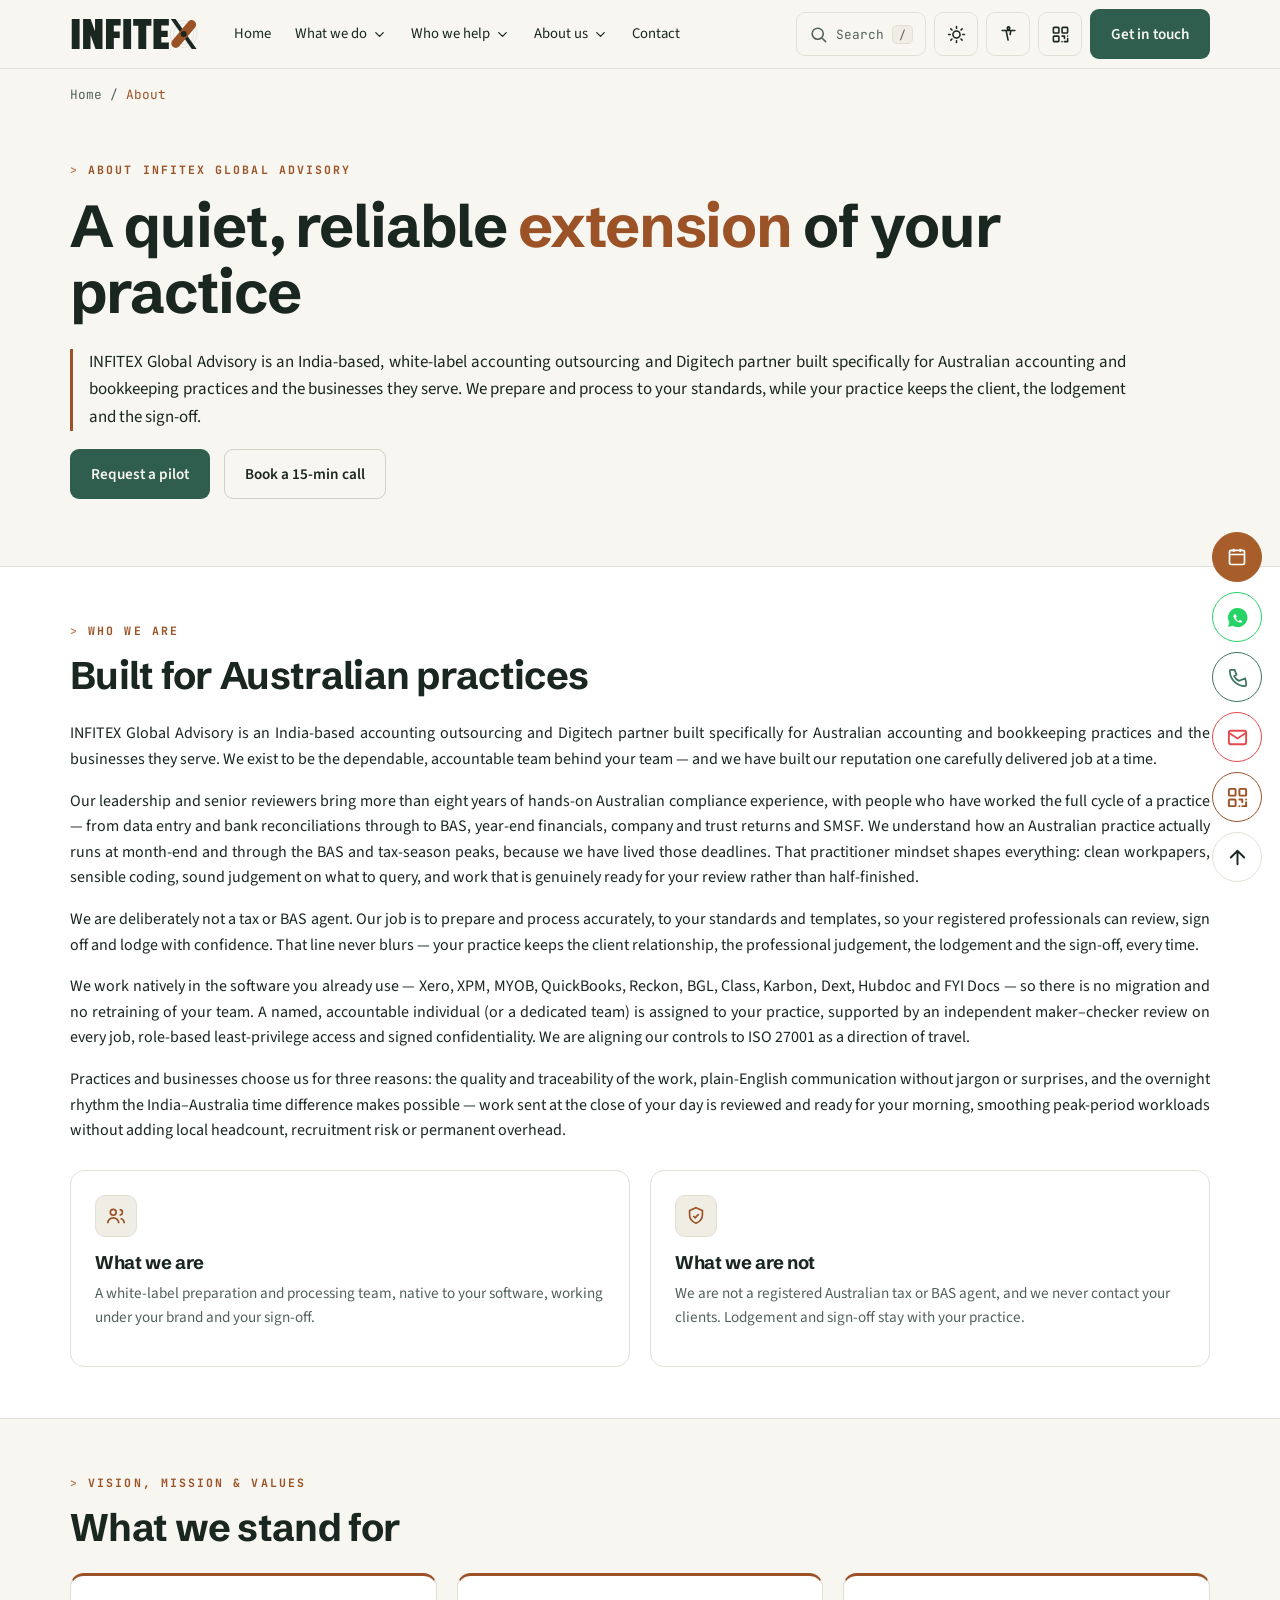
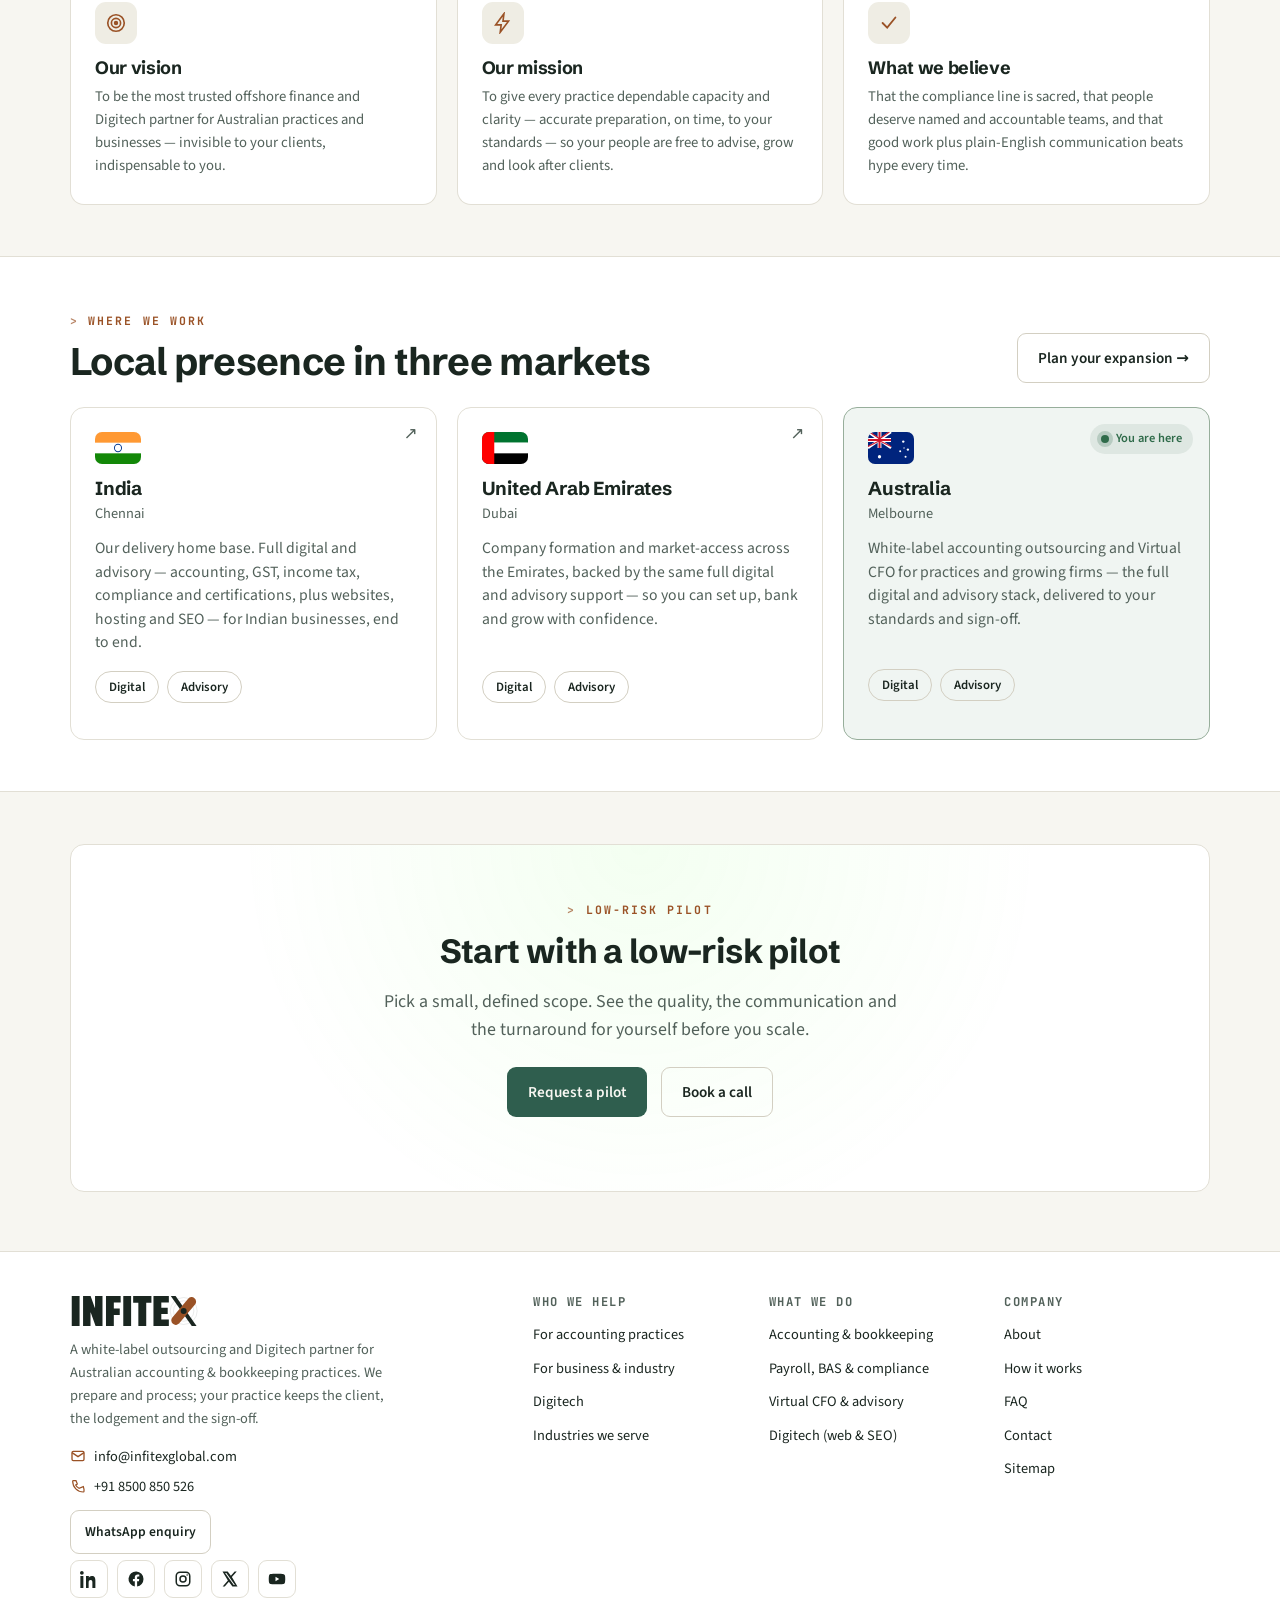
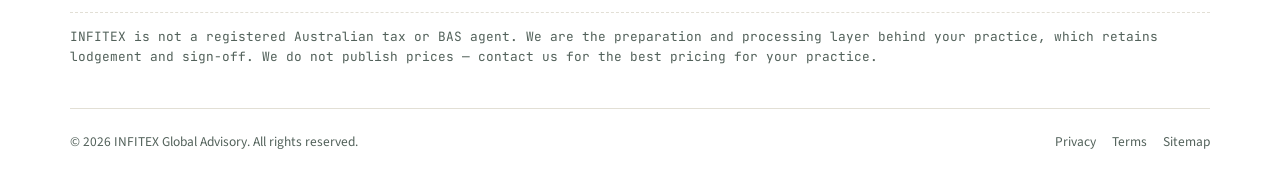
==== commit 22dfd9b1: "Add files via upload" ====
--- a/about.html
+++ b/about.html
@@ -1,4 +1,4 @@
-<!doctype html><html lang="en-AU"><head><meta charset="utf-8"><!-- Google tag (gtag.js) --><script async src="https://www.googletagmanager.com/gtag/js?id=G-7Z1QJE4YSM"></script><script>window.dataLayer=window.dataLayer||[];function gtag(){dataLayer.push(arguments);}gtag("js",new Date());gtag("config","G-7Z1QJE4YSM");</script><meta name="viewport" content="width=device-width,initial-scale=1,viewport-fit=cover"><title>About INFITEX Global Advisory | White-label accounting outsourcing</title><meta name="description" content="About INFITEX Global Advisory — an India-based, white-label accounting outsourcing and Digitech partner for Australian practices and businesses. Our vision, mission and values."><meta name="author" content="INFITEX Global Advisory"><meta name="robots" content="index,follow,max-image-preview:large,max-snippet:-1,max-video-preview:-1"><link rel="canonical" href="https://infitexglobal.com/about"><!-- SEO/GEO verification scaffold — replace PLACEHOLDER tokens after deploy --><meta name="google-site-verification" content="GOOGLE_SITE_VERIFICATION"><!-- <meta name="msvalidate.01" content="BING_SITE_VERIFICATION"> --><!-- <meta name="yandex-verification" content="YANDEX_SITE_VERIFICATION"> --><!-- <meta name="p:domain_verify" content="PINTEREST_SITE_VERIFICATION"> --><meta property="og:type" content="website"><meta property="og:site_name" content="INFITEX Global Advisory"><meta property="og:title" content="About INFITEX Global Advisory | White-label accounting outsourcing"><meta property="og:description" content="About INFITEX Global Advisory — an India-based, white-label accounting outsourcing and Digitech partner for Australian practices and businesses. Our vision, mission and values."><meta property="og:url" content="https://infitexglobal.com/about"><meta property="og:image" content="https://infitexglobal.com/og-image.png"><meta property="og:image:width" content="1200"><meta property="og:image:height" content="630"><meta property="og:image:alt" content="INFITEX Global Advisory — white-label accounting outsourcing for Australian practices"><meta property="og:locale" content="en_AU"><meta name="twitter:card" content="summary_large_image"><meta name="twitter:title" content="About INFITEX Global Advisory | White-label accounting outsourcing"><meta name="twitter:description" content="About INFITEX Global Advisory — an India-based, white-label accounting outsourcing and Digitech partner for Australian practices and businesses. Our vision, mission and values."><meta name="twitter:image" content="https://infitexglobal.com/og-image.png"><meta name="twitter:image:alt" content="INFITEX Global Advisory"><meta name="theme-color" content="#F7F6F1" media="(prefers-color-scheme: light)"><meta name="theme-color" content="#14211C" media="(prefers-color-scheme: dark)"><link rel="icon" href="favicon.svg" type="image/svg+xml"><link rel="apple-touch-icon" href="apple-touch-icon.png"><link rel="sitemap" type="application/xml" title="Sitemap" href="sitemap.xml"><script>(function(){try{var d=document.documentElement;var t=localStorage.getItem('ix-theme')||'light';d.setAttribute('data-theme',t);if(localStorage.getItem('ix-contrast')==='high')d.setAttribute('data-contrast','high');if(localStorage.getItem('ix-grayscale')==='on')d.setAttribute('data-grayscale','on');var ts=localStorage.getItem('ix-textstep');var s=[-2,0,2,4,6];if(ts!==null)d.style.setProperty('--type-scale-step',(s[parseInt(ts,10)]||0)+'px');}catch(e){}})();</script><link rel="preconnect" href="https://fonts.googleapis.com"><link rel="preconnect" href="https://fonts.gstatic.com" crossorigin><link href="https://fonts.googleapis.com/css2?family=Schibsted+Grotesk:wght@500;600;700;800&family=Source+Sans+3:ital,wght@0,400;0,600;1,400&family=JetBrains+Mono:wght@400;500;700&display=swap" rel="stylesheet"><link rel="stylesheet" href="styles.css?v=ab57d42d"><script type="application/ld+json">{"@context":"https://schema.org","@graph":[{"@context":"https://schema.org","@type":"WebPage","@id":"https://infitexglobal.com/about#webpage","url":"https://infitexglobal.com/about","name":"About INFITEX Global Advisory | White-label accounting outsourcing","description":"About INFITEX Global Advisory — an India-based, white-label accounting outsourcing and Digitech partner for Australian practices and businesses. Our vision, mission and values.","inLanguage":"en-AU","isPartOf":{"@id":"https://infitexglobal.com/#website"},"about":{"@id":"https://infitexglobal.com/#organization"},"speakable":{"@type":"SpeakableSpecification","cssSelector":["h1",".answer-lede"]}},{"@context":"https://schema.org","@type":"ProfessionalService","@id":"https://infitexglobal.com/#organization","name":"INFITEX Global Advisory","alternateName":"INFITEX","slogan":"A finance team that works to your standards.","description":"INFITEX Global Advisory is an India-based, white-label accounting and bookkeeping outsourcing partner for Australian accounting practices and businesses, covering bookkeeping, payroll and STP, BAS and IAS, year-end financials, tax and SMSF, plus management reporting and Virtual CFO. The client practice always retains lodgement and sign-off. A Digitech division provides websites, business email and SEO.","url":"https://infitexglobal.com/","logo":"https://infitexglobal.com/logo.svg","image":"https://infitexglobal.com/og-image.png","email":"info@infitexglobal.com","telephone":"+91-8500-850-526","priceRange":"Contact for a tailored quote","currenciesAccepted":"AUD","areaServed":{"@type":"Country","name":"Australia"},"knowsLanguage":["en-AU","en"],"availableLanguage":["English"],"knowsAbout":["White-label accounting outsourcing","Bookkeeping","Bank reconciliations","Accounts payable and receivable","Payroll","Single Touch Payroll (STP)","BAS preparation","IAS preparation","Year-end financial statements","Company and trust tax returns","SMSF accounting","BGL","Class","Xero","XPM","MYOB","QuickBooks","Reckon","Karbon","Dext","Hubdoc","FYI Docs","Management reporting","Budgeting and forecasting","Cash-flow forecasting","Virtual CFO","Australian tax compliance"],"serviceType":["Accounting outsourcing","Bookkeeping outsourcing","Payroll outsourcing","BAS and IAS preparation","Virtual CFO","Management reporting","Web design and SEO (Digitech)"],"contactPoint":{"@type":"ContactPoint","contactType":"sales","email":"info@infitexglobal.com","telephone":"+91-8500-850-526","areaServed":"AU","availableLanguage":["en-AU","en"]},"address":{"@type":"PostalAddress","addressCountry":"IN"},"sameAs":["https://www.linkedin.com/company/infitexglobal","https://www.facebook.com/infitexglobal","https://www.instagram.com/infitexglobal","https://x.com/infitexglobal","https://www.youtube.com/@infitexglobal"]},{"@context":"https://schema.org","@type":"BreadcrumbList","itemListElement":[{"@type":"ListItem","position":1,"name":"Home","item":"https://infitexglobal.com/"},{"@type":"ListItem","position":2,"name":"About","item":"https://infitexglobal.com/about"}]}]}</script><!-- Microsoft Clarity --><script>(function(c,l,a,r,i,t,y){c[a]=c[a]||function(){(c[a].q=c[a].q||[]).push(arguments)};t=l.createElement(r);t.async=1;t.src="https://www.clarity.ms/tag/"+i+"?ref=bwt";y=l.getElementsByTagName(r)[0];y.parentNode.insertBefore(t,y);})(window,document,"clarity","script","xyhvnnr2j4");</script></head><body><a class="skip-link" href="#main">Skip to content</a><header class="site-header"><div class="shell header-inner"><a class="brand" href="/" aria-label="INFITEX Global Advisory — home"><svg class="brand-logo" viewBox="0 0 309.3 72.0" role="img" aria-label="INFITEX" focusable="false"><g class="brand-word" transform="translate(0 72.00) scale(0.10465 -0.10465)"><g transform="translate(0.0 0)"><path d="M40 0V688H220V0Z"/></g><g transform="translate(260.0 0)"><path d="M327 0 216 310H211V0H40V688H213L309 421H315V688H486V0Z"/></g><g transform="translate(786.0 0)"><path d="M40 0V688H377V540H220V402H356V254H220V0Z"/></g><g transform="translate(1183.0 0)"><path d="M40 0V688H220V0Z"/></g><g transform="translate(1443.0 0)"><path d="M126 0V535H7V688H426V535H307V0Z"/></g><g transform="translate(1876.0 0)"><path d="M40 0V688H393V540H220V421H367V274H220V148H393V0Z"/></g></g><g class="brand-x"><g class="bx-ring" fill="none"><circle cx="273.11" cy="36.00" r="24.48"/><circle cx="273.11" cy="36.00" r="32.40"/></g><path class="bx-ink" d="M 242.15 0.00 L 253.67 0.00 L 304.07 72.00 L 292.55 72.00 Z"/><rect class="bx-acc" x="262.31" y="-4.32" width="21.60" height="80.64" rx="10.80" transform="rotate(40 273.11 36.00)"/><circle class="bx-dot" cx="273.11" cy="36.00" r="7.20"/></g></svg></a><nav class="nav" aria-label="Primary"><a class="nav-link" href="/">Home</a><div class="nav-item has-mega"><button type="button" class="nav-link nav-trigger" aria-expanded="false" aria-haspopup="true" aria-controls="mega-what-we-do">What we do<svg class="caret" viewBox="0 0 24 24" aria-hidden="true" focusable="false"><path d="M6 9l6 6 6-6" fill="none" stroke="currentColor" stroke-width="2" stroke-linecap="round" stroke-linejoin="round"/></svg></button><div class="mega-panel" id="mega-what-we-do" role="region" aria-label="What we do"><div class="mega-grid"><div class="mega-col"><p class="mega-h">Accounting & bookkeeping</p><ul><li><a href="/outsourcing#scope"><span class="mega-t">Bookkeeping & reconciliations</span><span class="mega-d">Books kept accurate, coded and reconciled.</span></a></li><li><a href="/outsourcing#scope"><span class="mega-t">Accounts payable & receivable</span><span class="mega-d">Bills, invoices and debtor follow-up.</span></a></li><li><a href="/outsourcing#scope"><span class="mega-t">Year-end financials</span><span class="mega-d">Financial statements to your standards.</span></a></li><li><a href="/outsourcing#scope"><span class="mega-t">Workpapers</span><span class="mega-d">Clean, traceable workpapers behind every job.</span></a></li></ul></div><div class="mega-col"><p class="mega-h">Payroll, BAS & compliance</p><ul><li><a href="/outsourcing#scope"><span class="mega-t">Payroll & STP</span><span class="mega-d">Pay runs and Single Touch Payroll, ready to lodge.</span></a></li><li><a href="/outsourcing#scope"><span class="mega-t">BAS / IAS preparation</span><span class="mega-d">Activity statements drafted for your sign-off.</span></a></li><li><a href="/outsourcing#scope"><span class="mega-t">Company & trust tax returns</span><span class="mega-d">Returns prepared; your agent signs and lodges.</span></a></li><li><a href="/outsourcing#scope"><span class="mega-t">SMSF accounts (BGL/Class)</span><span class="mega-d">Self-managed super fund accounts & workpapers.</span></a></li></ul></div><div class="mega-col"><p class="mega-h">Advisory & Virtual CFO</p><ul><li><a href="/industry#vcfo"><span class="mega-t">Virtual CFO</span><span class="mega-d">Senior finance leadership, fractionally.</span></a></li><li><a href="/industry#what"><span class="mega-t">Management accounts & reporting</span><span class="mega-d">Monthly, decision-ready reporting.</span></a></li><li><a href="/industry#what"><span class="mega-t">Budgeting & forecasting</span><span class="mega-d">Budgets, rolling forecasts and scenarios.</span></a></li><li><a href="/industry#vcfo"><span class="mega-t">Cash-flow management</span><span class="mega-d">13-week cash-flow and working-capital visibility.</span></a></li></ul></div><div class="mega-col"><p class="mega-h">Digitech</p><ul><li><a href="/digitech#services"><span class="mega-t">Web design & build</span><span class="mega-d">Fast, accessible, mobile-first websites.</span></a></li><li><a href="/digitech#services"><span class="mega-t">Domains, hosting & email</span><span class="mega-d">Set up and managed for you.</span></a></li><li><a href="/digitech#services"><span class="mega-t">SEO & Google Business Profile</span><span class="mega-d">Be found by local clients.</span></a></li><li><a href="/digitech#services"><span class="mega-t">Care & maintenance</span><span class="mega-d">Updates, backups and ongoing changes.</span></a></li></ul></div></div></div></div><div class="nav-item has-mega"><button type="button" class="nav-link nav-trigger" aria-expanded="false" aria-haspopup="true" aria-controls="mega-who-we-help">Who we help<svg class="caret" viewBox="0 0 24 24" aria-hidden="true" focusable="false"><path d="M6 9l6 6 6-6" fill="none" stroke="currentColor" stroke-width="2" stroke-linecap="round" stroke-linejoin="round"/></svg></button><div class="mega-panel" id="mega-who-we-help" role="region" aria-label="Who we help"><div class="mega-grid"><div class="mega-col"><p class="mega-h">By audience</p><ul><li><a href="/outsourcing"><span class="mega-t">For accounting practices</span><span class="mega-d">White-label back office for your firm.</span></a></li><li><a href="/industry"><span class="mega-t">For business & industry</span><span class="mega-d">A dedicated outsourced finance team.</span></a></li><li><a href="/digitech"><span class="mega-t">Digitech</span><span class="mega-d">Web, email & SEO for client-facing growth.</span></a></li></ul></div><div class="mega-col"><p class="mega-h">Industries we serve</p><ul><li><a href="/industry#industries"><span class="mega-t">Construction & trades</span><span class="mega-d">Job costing, payroll and BAS.</span></a></li><li><a href="/industry#industries"><span class="mega-t">Retail & e-commerce</span><span class="mega-d">High-volume reconciliations and reporting.</span></a></li><li><a href="/industry#industries"><span class="mega-t">Professional services</span><span class="mega-d">Clean books and management accounts.</span></a></li><li><a href="/industry#industries"><span class="mega-t">Healthcare & allied health</span><span class="mega-d">Compliant bookkeeping and payroll.</span></a></li></ul></div></div></div></div><div class="nav-item has-mega"><button type="button" class="nav-link nav-trigger" aria-expanded="false" aria-haspopup="true" aria-controls="mega-about-us">About us<svg class="caret" viewBox="0 0 24 24" aria-hidden="true" focusable="false"><path d="M6 9l6 6 6-6" fill="none" stroke="currentColor" stroke-width="2" stroke-linecap="round" stroke-linejoin="round"/></svg></button><div class="mega-panel" id="mega-about-us" role="region" aria-label="About us"><div class="mega-grid"><div class="mega-col"><p class="mega-h">Company</p><ul><li><a href="/about"><span class="mega-t">About INFITEX</span><span class="mega-d">A dependable extension of your team, native to your stack.</span></a></li><li><a href="/about#vmb"><span class="mega-t">Vision, mission & values</span><span class="mega-d">What we stand for and how we work.</span></a></li></ul></div><div class="mega-col"><p class="mega-h">Proof & answers</p><ul><li><a href="/#testimonials"><span class="mega-t">Our stories</span><span class="mega-d">What practices and businesses say about us.</span></a></li><li><a href="/#faq"><span class="mega-t">FAQ</span><span class="mega-d">Honest answers on the compliance line, security and how we work.</span></a></li></ul></div></div></div></div><a class="nav-link" href="/contact">Contact</a></nav><div class="header-tools"><button class="icon-btn search-btn" data-open-search aria-label="Search the site"><svg viewBox="0 0 24 24" fill="none" stroke="currentColor" stroke-width="2" stroke-linecap="round"><circle cx="11" cy="11" r="7"/><path d="M21 21l-4-4"/></svg><span>Search</span><kbd>/</kbd></button><button class="icon-btn" data-theme-toggle aria-label="Toggle light or dark theme" aria-pressed="false"><svg viewBox="0 0 24 24" fill="none" stroke="currentColor" stroke-width="2" stroke-linecap="round"><circle cx="12" cy="12" r="4.5"/><path d="M12 2v2M12 20v2M2 12h2M20 12h2M4.9 4.9l1.4 1.4M17.7 17.7l1.4 1.4M19.1 4.9l-1.4 1.4M6.3 17.7l-1.4 1.4"/></svg></button><button class="icon-btn" data-open-a11y aria-label="Open accessibility settings"><svg viewBox="0 0 24 24" fill="none" stroke="currentColor" stroke-width="2" stroke-linecap="round"><circle cx="12" cy="4" r="1.6"/><path d="M4 7h16M9 7l1 5 1.5 7M15 7l-1 5"/></svg></button><button class="icon-btn qr-header-btn" data-open-qr aria-label="Show QR code to save our contact" title="Save our contact (QR)"><svg viewBox="0 0 24 24" fill="none" stroke="currentColor" stroke-width="2" stroke-linecap="round" stroke-linejoin="round"><rect x="3" y="3" width="7" height="7" rx="1"/><rect x="14" y="3" width="7" height="7" rx="1"/><rect x="3" y="14" width="7" height="7" rx="1"/><path d="M14 14h3v3M21 14v.01M14 21h.01M17 21h4v-4M21 17v.01"/></svg></button><a class="btn btn-primary header-cta" href="/contact">Get in touch</a><button class="icon-btn hamburger" data-open-nav aria-label="Open menu" aria-expanded="false"><svg viewBox="0 0 24 24" fill="none" stroke="currentColor" stroke-width="2" stroke-linecap="round"><path d="M3 6h18M3 12h18M3 18h18"/></svg></button></div></div></header><div class="mobile-nav" id="mobileNav" aria-hidden="true"><div class="mobile-nav-top"><a class="brand" href="/" aria-label="INFITEX home"><svg class="brand-logo" viewBox="0 0 309.3 72.0" role="img" aria-label="INFITEX" focusable="false"><g class="brand-word" transform="translate(0 72.00) scale(0.10465 -0.10465)"><g transform="translate(0.0 0)"><path d="M40 0V688H220V0Z"/></g><g transform="translate(260.0 0)"><path d="M327 0 216 310H211V0H40V688H213L309 421H315V688H486V0Z"/></g><g transform="translate(786.0 0)"><path d="M40 0V688H377V540H220V402H356V254H220V0Z"/></g><g transform="translate(1183.0 0)"><path d="M40 0V688H220V0Z"/></g><g transform="translate(1443.0 0)"><path d="M126 0V535H7V688H426V535H307V0Z"/></g><g transform="translate(1876.0 0)"><path d="M40 0V688H393V540H220V421H367V274H220V148H393V0Z"/></g></g><g class="brand-x"><g class="bx-ring" fill="none"><circle cx="273.11" cy="36.00" r="24.48"/><circle cx="273.11" cy="36.00" r="32.40"/></g><path class="bx-ink" d="M 242.15 0.00 L 253.67 0.00 L 304.07 72.00 L 292.55 72.00 Z"/><rect class="bx-acc" x="262.31" y="-4.32" width="21.60" height="80.64" rx="10.80" transform="rotate(40 273.11 36.00)"/><circle class="bx-dot" cx="273.11" cy="36.00" r="7.20"/></g></svg></a><button class="icon-btn" data-close-nav aria-label="Close menu"><svg viewBox="0 0 24 24" fill="none" stroke="currentColor" stroke-width="2" stroke-linecap="round"><path d="M6 6l12 12M18 6L6 18"/></svg></button></div><nav aria-label="Mobile"><a class="m-link" href="/">Home</a><div class="m-acc"><button type="button" class="m-acc-btn" aria-expanded="false" aria-controls="macc-what-we-do">What we do<svg class="caret" viewBox="0 0 24 24" aria-hidden="true" focusable="false"><path d="M6 9l6 6 6-6" fill="none" stroke="currentColor" stroke-width="2" stroke-linecap="round" stroke-linejoin="round"/></svg></button><div class="m-acc-panel" id="macc-what-we-do"><p class="m-group">Accounting & bookkeeping</p><a class="m-sublink" href="/outsourcing#scope">Bookkeeping & reconciliations</a><a class="m-sublink" href="/outsourcing#scope">Accounts payable & receivable</a><a class="m-sublink" href="/outsourcing#scope">Year-end financials</a><a class="m-sublink" href="/outsourcing#scope">Workpapers</a><p class="m-group">Payroll, BAS & compliance</p><a class="m-sublink" href="/outsourcing#scope">Payroll & STP</a><a class="m-sublink" href="/outsourcing#scope">BAS / IAS preparation</a><a class="m-sublink" href="/outsourcing#scope">Company & trust tax returns</a><a class="m-sublink" href="/outsourcing#scope">SMSF accounts (BGL/Class)</a><p class="m-group">Advisory & Virtual CFO</p><a class="m-sublink" href="/industry#vcfo">Virtual CFO</a><a class="m-sublink" href="/industry#what">Management accounts & reporting</a><a class="m-sublink" href="/industry#what">Budgeting & forecasting</a><a class="m-sublink" href="/industry#vcfo">Cash-flow management</a><p class="m-group">Digitech</p><a class="m-sublink" href="/digitech#services">Web design & build</a><a class="m-sublink" href="/digitech#services">Domains, hosting & email</a><a class="m-sublink" href="/digitech#services">SEO & Google Business Profile</a><a class="m-sublink" href="/digitech#services">Care & maintenance</a></div></div><div class="m-acc"><button type="button" class="m-acc-btn" aria-expanded="false" aria-controls="macc-who-we-help">Who we help<svg class="caret" viewBox="0 0 24 24" aria-hidden="true" focusable="false"><path d="M6 9l6 6 6-6" fill="none" stroke="currentColor" stroke-width="2" stroke-linecap="round" stroke-linejoin="round"/></svg></button><div class="m-acc-panel" id="macc-who-we-help"><p class="m-group">By audience</p><a class="m-sublink" href="/outsourcing">For accounting practices</a><a class="m-sublink" href="/industry">For business & industry</a><a class="m-sublink" href="/digitech">Digitech</a><p class="m-group">Industries we serve</p><a class="m-sublink" href="/industry#industries">Construction & trades</a><a class="m-sublink" href="/industry#industries">Retail & e-commerce</a><a class="m-sublink" href="/industry#industries">Professional services</a><a class="m-sublink" href="/industry#industries">Healthcare & allied health</a></div></div><div class="m-acc"><button type="button" class="m-acc-btn" aria-expanded="false" aria-controls="macc-about-us">About us<svg class="caret" viewBox="0 0 24 24" aria-hidden="true" focusable="false"><path d="M6 9l6 6 6-6" fill="none" stroke="currentColor" stroke-width="2" stroke-linecap="round" stroke-linejoin="round"/></svg></button><div class="m-acc-panel" id="macc-about-us"><p class="m-group">Company</p><a class="m-sublink" href="/about">About INFITEX</a><a class="m-sublink" href="/about#vmb">Vision, mission & values</a><p class="m-group">Proof & answers</p><a class="m-sublink" href="/#testimonials">Our stories</a><a class="m-sublink" href="/#faq">FAQ</a></div></div><a class="m-link" href="/contact">Contact</a></nav><div style="margin-top:24px;display:flex;gap:10px;flex-wrap:wrap"><button class="btn btn-ghost" data-open-wa>WhatsApp us</button><a class="btn btn-primary" href="/contact">Get in touch</a></div></div><main id="main"><div class="shell"><nav class="crumbs" aria-label="Breadcrumb"><a href="/">Home</a> / <span>About</span></nav></div><section class="hero"><div class="shell"><span class="eyebrow">About INFITEX Global Advisory</span><h1>A quiet, reliable <span class="accent">extension</span> of your practice</h1><p class="answer-lede">INFITEX Global Advisory is an India-based, white-label accounting outsourcing and Digitech partner built specifically for Australian accounting and bookkeeping practices and the businesses they serve. We prepare and process to your standards, while your practice keeps the client, the lodgement and the sign-off.</p><div class="hero-cta"><a class="btn btn-primary" href="/contact">Request a pilot</a><a class="btn btn-ghost" data-booking href="/contact">Book a 15-min call</a></div></div></section><section class="section alt" id="about" aria-labelledby="about-title"><div class="shell"><div class="section-head"><span class="eyebrow">Who we are</span><h2 class="section-title" id="about-title">Built for Australian practices</h2></div><div class="about-prose prose"><p>INFITEX Global Advisory is an India-based accounting outsourcing and Digitech partner built specifically for Australian accounting and bookkeeping practices and the businesses they serve. We exist to be the dependable, accountable team behind your team — and we have built our reputation one carefully delivered job at a time.</p><p>Our leadership and senior reviewers bring more than eight years of hands-on Australian compliance experience, with people who have worked the full cycle of a practice — from data entry and bank reconciliations through to BAS, year-end financials, company and trust returns and SMSF. We understand how an Australian practice actually runs at month-end and through the BAS and tax-season peaks, because we have lived those deadlines. That practitioner mindset shapes everything: clean workpapers, sensible coding, sound judgement on what to query, and work that is genuinely ready for your review rather than half-finished.</p><p>We are deliberately not a tax or BAS agent. Our job is to prepare and process accurately, to your standards and templates, so your registered professionals can review, sign off and lodge with confidence. That line never blurs — your practice keeps the client relationship, the professional judgement, the lodgement and the sign-off, every time.</p><p>We work natively in the software you already use — Xero, XPM, MYOB, QuickBooks, Reckon, BGL, Class, Karbon, Dext, Hubdoc and FYI Docs — so there is no migration and no retraining of your team. A named, accountable individual (or a dedicated team) is assigned to your practice, supported by an independent maker–checker review on every job, role-based least-privilege access and signed confidentiality. We are aligning our controls to ISO 27001 as a direction of travel.</p><p>Practices and businesses choose us for three reasons: the quality and traceability of the work, plain-English communication without jargon or surprises, and the overnight rhythm the India–Australia time difference makes possible — work sent at the close of your day is reviewed and ready for your morning, smoothing peak-period workloads without adding local headcount, recruitment risk or permanent overhead.</p></div><div class="grid grid-2 about-cards"><div class="card"><div class="ico"><svg viewBox="0 0 24 24" fill="none" stroke="currentColor" stroke-width="1.8"><circle cx="9" cy="8" r="3.2"/><path d="M3 20a6 6 0 0 1 12 0M16 5a3 3 0 0 1 0 6M21 20a5.5 5.5 0 0 0-4-5.3"/></svg></div><h3>What we are</h3><p>A white-label preparation and processing team, native to your software, working under your brand and your sign-off.</p></div><div class="card"><div class="ico"><svg viewBox="0 0 24 24" fill="none" stroke="currentColor" stroke-width="1.8"><path d="M12 3l7 3v5c0 4.4-3 7.4-7 9-4-1.6-7-4.6-7-9V6l7-3z"/><path d="M9 12l2 2 4-4"/></svg></div><h3>What we are not</h3><p>We are not a registered Australian tax or BAS agent, and we never contact your clients. Lodgement and sign-off stay with your practice.</p></div></div></div></section><section class="section" id="vmb" aria-labelledby="vmb-title"><div class="shell"><div class="section-head"><span class="eyebrow">Vision, mission &amp; values</span><h2 class="section-title" id="vmb-title">What we stand for</h2></div><div class="vmb-grid"><article class="vmb-card"><div class="ico"><svg viewBox="0 0 24 24" fill="none" stroke="currentColor" stroke-width="1.8"><circle cx="12" cy="12" r="9"/><circle cx="12" cy="12" r="5"/><circle cx="12" cy="12" r="1.5" fill="currentColor"/></svg></div><h3>Our vision</h3><p>To be the most trusted offshore finance and Digitech partner for Australian practices and businesses — invisible to your clients, indispensable to you.</p></article><article class="vmb-card"><div class="ico"><svg viewBox="0 0 24 24" fill="none" stroke="currentColor" stroke-width="1.8"><path d="M13 2L4 14h6l-1 8 9-12h-6l1-8Z"/></svg></div><h3>Our mission</h3><p>To give every practice dependable capacity and clarity — accurate preparation, on time, to your standards — so your people are free to advise, grow and look after clients.</p></article><article class="vmb-card"><div class="ico"><svg viewBox="0 0 24 24" fill="none" stroke="currentColor" stroke-width="2" stroke-linecap="round"><path d="M5 12l5 5 9-11"/></svg></div><h3>What we believe</h3><p>That the compliance line is sacred, that people deserve named and accountable teams, and that good work plus plain-English communication beats hype every time.</p></article></div></div></section><section class="section alt" id="markets" aria-labelledby="markets-title"><div class="shell"><div class="mkt-head"><div><span class="eyebrow">Where we work</span><h2 class="section-title" id="markets-title">Local presence in three markets</h2></div><a class="btn btn-ghost mkt-expand" href="/contact">Plan your expansion &rarr;</a></div><div class="grid grid-3 mkt-grid"><a class="mkt-card" href="https://fintexglobal.com/" target="_blank" rel="noopener" aria-label="India, Chennai — opens fintexglobal.com in a new tab"><span class="mkt-arrow" aria-hidden="true">↗</span><span class="mkt-flag"><svg viewBox="0 0 60 40" preserveAspectRatio="none" role="img" aria-label="India"><rect width="60" height="40" fill="#fff"/><rect width="60" height="13.34" fill="#FF9933"/><rect y="26.66" width="60" height="13.34" fill="#138808"/><circle cx="30" cy="20" r="4.6" fill="none" stroke="#0A3D91" stroke-width="1.3"/></svg></span><div class="mkt-place"><span class="mkt-cty">India</span><span class="mkt-city">Chennai</span></div><p class="mkt-desc">Our delivery home base. Full digital and advisory — accounting, GST, income tax, compliance and certifications, plus websites, hosting and SEO — for Indian businesses, end to end.</p><div class="mkt-tags"><span class="mkt-tag">Digital</span><span class="mkt-tag">Advisory</span></div><span class="mkt-dest" aria-hidden="true">Opens fintexglobal.com ↗</span></a><a class="mkt-card" href="https://safwafintex.com/" target="_blank" rel="noopener" aria-label="United Arab Emirates, Dubai — opens safwafintex.com in a new tab"><span class="mkt-arrow" aria-hidden="true">↗</span><span class="mkt-flag"><svg viewBox="0 0 60 40" preserveAspectRatio="none" role="img" aria-label="United Arab Emirates"><rect width="60" height="13.34" fill="#00732f"/><rect y="13.34" width="60" height="13.34" fill="#fff"/><rect y="26.66" width="60" height="13.34" fill="#000"/><rect width="16" height="40" fill="#ff0000"/></svg></span><div class="mkt-place"><span class="mkt-cty">United Arab Emirates</span><span class="mkt-city">Dubai</span></div><p class="mkt-desc">Company formation and market-access across the Emirates, backed by the same full digital and advisory support — so you can set up, bank and grow with confidence.</p><div class="mkt-tags"><span class="mkt-tag">Digital</span><span class="mkt-tag">Advisory</span></div><span class="mkt-dest" aria-hidden="true">Opens safwafintex.com ↗</span></a><div class="mkt-card is-here" tabindex="0" role="note" aria-label="Australia, Melbourne — you are already here"><span class="mkt-badge"><span class="mkt-bdot" aria-hidden="true"></span>You are here</span><span class="mkt-flag"><svg viewBox="0 0 60 40" preserveAspectRatio="none" role="img" aria-label="Australia"><rect width="60" height="40" fill="#00247d"/><path d="M0 0 L30 20 M30 0 L0 20" stroke="#fff" stroke-width="3.2"/><path d="M15 0 V20 M0 10 H30" stroke="#fff" stroke-width="5"/><path d="M15 0 V20 M0 10 H30" stroke="#cf142b" stroke-width="2.6"/><path d="M2 0 L15 8.5 L28 0 M0 18 L15 11 L30 18" stroke="#cf142b" stroke-width="1.4" fill="none"/><circle cx="15" cy="31" r="2.1" fill="#fff"/><circle cx="46" cy="12" r="1.5" fill="#fff"/><circle cx="52" cy="22" r="1.5" fill="#fff"/><circle cx="42" cy="24" r="1.3" fill="#fff"/><circle cx="49" cy="31" r="1.3" fill="#fff"/><circle cx="47" cy="20" r="0.8" fill="#fff"/></svg></span><div class="mkt-place"><span class="mkt-cty">Australia</span><span class="mkt-city">Melbourne</span></div><p class="mkt-desc">White-label accounting outsourcing and Virtual CFO for practices and growing firms — the full digital and advisory stack, delivered to your standards and sign-off.</p><div class="mkt-tags"><span class="mkt-tag">Digital</span><span class="mkt-tag">Advisory</span></div><span class="mkt-here-msg">✓ You’re already here — this is INFITEX Global (Australia).</span></div></div></div></section><section class="section" id="cta"><div class="shell"><div class="cta-band"><span class="eyebrow">Low-risk pilot</span><h2 data-tw>Start with a low-risk pilot</h2><p class="lead" style="margin-inline:auto;max-width:60ch" data-tw>Pick a small, defined scope. See the quality, the communication and the turnaround for yourself before you scale.</p><div class="hero-cta"><a class="btn btn-primary" href="/contact">Request a pilot</a><a class="btn btn-ghost" data-booking href="/contact">Book a call</a></div></div></div></section></main><dialog id="a11yDialog" aria-label="Accessibility settings"><div class="dialog-card"><div class="dialog-head"><h2>Accessibility</h2><button class="icon-btn" data-close aria-label="Close"><svg viewBox="0 0 24 24" fill="none" stroke="currentColor" stroke-width="2" stroke-linecap="round"><path d="M6 6l12 12M18 6L6 18"/></svg></button></div><div class="dialog-body"><div class="form-row"><label class="lbl">Text size</label><div style="display:flex;gap:8px"><button class="btn btn-ghost" data-text="dec" aria-label="Decrease text size">A–</button><button class="btn btn-ghost" data-text="reset" aria-label="Reset text size">Reset</button><button class="btn btn-ghost" data-text="inc" aria-label="Increase text size">A+</button></div></div><div class="form-row"><label class="lbl">Theme</label><button class="btn btn-ghost" data-theme-toggle aria-pressed="false"><span data-theme-label>Light</span> mode</button></div><div class="form-row"><label class="lbl">High contrast</label><button class="btn btn-ghost" data-contrast-toggle aria-pressed="false">Toggle high contrast</button></div><div class="form-row"><label class="lbl">Grayscale</label><button class="btn btn-ghost" data-gray-toggle aria-pressed="false">Toggle grayscale</button></div><p class="form-note">Your preferences are saved on this device.</p></div></div></dialog><dialog id="waDialog" aria-label="WhatsApp enquiry"><div class="dialog-card"><form id="waForm" novalidate><div class="dialog-head"><h2>WhatsApp enquiry</h2><button type="button" class="icon-btn" data-close aria-label="Close"><svg viewBox="0 0 24 24" fill="none" stroke="currentColor" stroke-width="2" stroke-linecap="round"><path d="M6 6l12 12M18 6L6 18"/></svg></button></div><div class="dialog-body"><p class="form-note" style="margin-bottom:16px">We'll draft a tidy message and open WhatsApp for you to send.</p><div class="form-row"><label class="lbl" for="wa-name">Name <span class="req">*</span></label><input class="input" id="wa-name" name="name" type="text" autocomplete="name" required><span class="field-err">Please enter your name (letters, at least 2 characters).</span></div><div class="form-row"><label class="lbl" for="wa-email">Work email <span class="req">*</span></label><input class="input" id="wa-email" name="email" type="email" autocomplete="email" inputmode="email" required><span class="field-err">Please enter a valid email address.</span></div><div class="form-row"><label class="lbl" for="wa-mobile">Mobile <span class="req">*</span></label><div class="tel-wrap"><div class="cc-combo" data-cc><input class="cc-input" type="text" inputmode="tel" aria-label="Country dialing code" value="+61" autocomplete="off"><div class="cc-list" role="listbox" aria-label="Country dialing codes"></div></div><input class="input tel-num" id="wa-mobile" name="mobile_local" type="tel" inputmode="numeric" maxlength="10" placeholder="4XX XXX XXX" aria-label="Mobile number (10 digits)"></div><span class="field-err">Enter a 10-digit mobile number (digits only).</span></div><div class="form-row"><label class="lbl" for="wa-company">Business name <span class="req">*</span></label><input class="input" id="wa-company" name="company" type="text" autocomplete="organization" required><span class="field-err">Please enter your business name.</span></div><div class="form-row"><label class="lbl" for="wa-interest">Enquiring about</label><select class="input" id="wa-interest" name="interest"><option value="">Choose a topic…</option><option>Accounting outsourcing</option><option>Bookkeeping &amp; reconciliations</option><option>Payroll &amp; STP</option><option>BAS / IAS preparation</option><option>Year-end financials &amp; tax</option><option>SMSF accounts</option><option>A low-risk pilot</option><option>Digitech (website / SEO)</option><option>Something else</option></select></div><div class="form-row"><label class="lbl" for="wa-message">Message</label><textarea class="input" id="wa-message" name="message" placeholder="A line or two about your practice and what you need help with."></textarea><span class="field-err">Please add a short message (at least 10 characters).</span></div><input type="text" class="hp" name="botcheck" tabindex="-1" autocomplete="off" aria-hidden="true"><p class="form-status" id="waStatus" role="status"></p></div><div class="dialog-foot"><button type="button" class="btn btn-ghost" data-close>Cancel</button><button type="submit" class="btn btn-primary">Draft &amp; open WhatsApp</button></div></form></div></dialog><dialog id="mailDialog" aria-label="Email enquiry"><div class="dialog-card"><form id="mailForm" novalidate><div class="dialog-head"><h2>Email enquiry</h2><button type="button" class="icon-btn" data-close aria-label="Close"><svg viewBox="0 0 24 24" fill="none" stroke="currentColor" stroke-width="2" stroke-linecap="round"><path d="M6 6l12 12M18 6L6 18"/></svg></button></div><div class="dialog-body"><p class="form-note" style="margin-bottom:16px">We'll draft a tidy email and open your mail app for you to send.</p><div class="form-row"><label class="lbl" for="mail-name">Name <span class="req">*</span></label><input class="input" id="mail-name" name="name" type="text" autocomplete="name" required><span class="field-err">Please enter your name (letters, at least 2 characters).</span></div><div class="form-row"><label class="lbl" for="mail-email">Work email <span class="req">*</span></label><input class="input" id="mail-email" name="email" type="email" autocomplete="email" inputmode="email" required><span class="field-err">Please enter a valid email address.</span></div><div class="form-row"><label class="lbl" for="mail-mobile">Mobile <span class="req">*</span></label><div class="tel-wrap"><div class="cc-combo" data-cc><input class="cc-input" type="text" inputmode="tel" aria-label="Country dialing code" value="+61" autocomplete="off"><div class="cc-list" role="listbox" aria-label="Country dialing codes"></div></div><input class="input tel-num" id="mail-mobile" name="mobile_local" type="tel" inputmode="numeric" maxlength="10" placeholder="4XX XXX XXX" aria-label="Mobile number (10 digits)"></div><span class="field-err">Enter a 10-digit mobile number (digits only).</span></div><div class="form-row"><label class="lbl" for="mail-company">Business name <span class="req">*</span></label><input class="input" id="mail-company" name="company" type="text" autocomplete="organization" required><span class="field-err">Please enter your business name.</span></div><div class="form-row"><label class="lbl" for="mail-interest">Enquiring about</label><select class="input" id="mail-interest" name="interest"><option value="">Choose a topic…</option><option>Accounting outsourcing</option><option>Bookkeeping &amp; reconciliations</option><option>Payroll &amp; STP</option><option>BAS / IAS preparation</option><option>Year-end financials &amp; tax</option><option>SMSF accounts</option><option>A low-risk pilot</option><option>Digitech (website / SEO)</option><option>Something else</option></select></div><div class="form-row"><label class="lbl" for="mail-message">Message</label><textarea class="input" id="mail-message" name="message" placeholder="A line or two about your practice and what you need help with."></textarea><span class="field-err">Please add a short message (at least 10 characters).</span></div><input type="text" class="hp" name="botcheck" tabindex="-1" autocomplete="off" aria-hidden="true"><p class="form-status" id="mailStatus" role="status"></p></div><div class="dialog-foot"><button type="button" class="btn btn-ghost" data-close>Cancel</button><button type="submit" class="btn btn-primary">Draft &amp; open email</button></div></form></div></dialog><dialog id="qrDialog" aria-label="Save our contact"><div class="dialog-card qr-dialog-card"><div class="dialog-head"><h2>Save our contact</h2><button type="button" class="icon-btn" data-close aria-label="Close"><svg viewBox="0 0 24 24" fill="none" stroke="currentColor" stroke-width="2" stroke-linecap="round"><path d="M6 6l12 12M18 6L6 18"/></svg></button></div><div class="dialog-body" style="text-align:center"><p class="form-note" style="margin-bottom:16px">Scan with your phone camera — iPhone or Android — to save INFITEX Global Advisory to your contacts.</p><div class="qr-dialog-img"><img src="infitex-contact-qr.svg" alt="QR code to save INFITEX Global Advisory contact details" width="220" height="220"></div><p class="form-note" style="margin-top:14px">Or reach us directly:<br><a href="mailto:info@infitexglobal.com">info@infitexglobal.com</a> · <a href="tel:+918500850526">+91 8500 850 526</a></p></div></div></dialog><div class="search-overlay" id="searchOverlay" aria-hidden="true" role="dialog" aria-label="Search"><div class="search-panel"><div class="search-input-row"><svg viewBox="0 0 24 24" fill="none" stroke="currentColor" stroke-width="2" stroke-linecap="round"><circle cx="11" cy="11" r="7"/><path d="M21 21l-4-4"/></svg><input id="searchInput" type="text" placeholder="Search pages, services, FAQs…" aria-label="Search" autocomplete="off"></div><div class="search-results" id="searchResults"></div><div class="search-foot"><span>Up / Down to navigate</span><span>Enter to open</span><span>Esc to close</span></div></div></div><div class="fab"><a class="fab-cta" data-booking href="/contact" data-fab-label="Book a 15-min call" role="button" aria-label="Book a 15-min call"><svg viewBox="0 0 24 24" fill="none" stroke="currentColor" stroke-width="2"><rect x="3" y="4" width="18" height="17" rx="2"/><path d="M3 9h18M8 2v4M16 2v4"/></svg></a><a class="wa" href="#" data-open-wa data-fab-label="WhatsApp us" role="button" aria-label="WhatsApp us"><svg viewBox="0 0 24 24" fill="currentColor"><path d="M12 2a9.9 9.9 0 0 0-8.5 15l-1.3 4.8 4.9-1.3A10 10 0 1 0 12 2Zm5.6 14.1c-.2.6-1.2 1.2-1.7 1.2s-1 .2-3.3-.7-3.7-3.2-3.8-3.4-1-1.3-1-2.4.6-1.7.8-1.9.4-.3.6-.3h.5c.2 0 .4 0 .6.5l.8 1.9c.1.2.1.4 0 .5l-.3.5-.4.4c-.1.1-.3.3-.1.5l.9 1.4c.6.9 1.4 1.2 1.6 1.3s.4.1.5 0l.7-.8c.2-.2.3-.2.5-.1l1.7.8c.2.1.4.2.4.3.1.2.1.7-.1 1.3Z"/></svg></a><a class="callfab" href="tel:+918500850526" data-fab-label="Call +91 8500 850 526" aria-label="Call +91 8500 850 526"><svg viewBox="0 0 24 24" fill="none" stroke="currentColor" stroke-width="1.8"><path d="M5 4h4l2 5-2.5 1.5a11 11 0 0 0 5 5L20 13l1 4v3a1 1 0 0 1-1 1A16 16 0 0 1 4 5a1 1 0 0 1 1-1Z"/></svg></a><button class="mailfab" data-open-mail data-fab-label="Email us" aria-label="Email us"><svg viewBox="0 0 24 24" fill="none" stroke="currentColor" stroke-width="2"><rect x="3" y="5" width="18" height="14" rx="2"/><path d="M3 7l9 6 9-6"/></svg></button><button class="qrfab" data-open-qr data-fab-label="Save our contact" aria-label="Show QR code to save our contact"><svg viewBox="0 0 24 24" fill="none" stroke="currentColor" stroke-width="2" stroke-linecap="round" stroke-linejoin="round"><rect x="3" y="3" width="7" height="7" rx="1"/><rect x="14" y="3" width="7" height="7" rx="1"/><rect x="3" y="14" width="7" height="7" rx="1"/><path d="M14 14h3v3M21 14v.01M14 21h.01M17 21h4v-4M21 17v.01"/></svg></button><button id="backTop" aria-label="Back to top"><svg viewBox="0 0 24 24" fill="none" stroke="currentColor" stroke-width="2" stroke-linecap="round"><path d="M12 19V5M5 12l7-7 7 7"/></svg></button></div><footer class="site-footer"><div class="shell"><div class="footer-top"><div class="footer-brand"><a class="brand" href="/" aria-label="INFITEX home"><svg class="brand-logo" viewBox="0 0 309.3 72.0" role="img" aria-label="INFITEX" focusable="false"><g class="brand-word" transform="translate(0 72.00) scale(0.10465 -0.10465)"><g transform="translate(0.0 0)"><path d="M40 0V688H220V0Z"/></g><g transform="translate(260.0 0)"><path d="M327 0 216 310H211V0H40V688H213L309 421H315V688H486V0Z"/></g><g transform="translate(786.0 0)"><path d="M40 0V688H377V540H220V402H356V254H220V0Z"/></g><g transform="translate(1183.0 0)"><path d="M40 0V688H220V0Z"/></g><g transform="translate(1443.0 0)"><path d="M126 0V535H7V688H426V535H307V0Z"/></g><g transform="translate(1876.0 0)"><path d="M40 0V688H393V540H220V421H367V274H220V148H393V0Z"/></g></g><g class="brand-x"><g class="bx-ring" fill="none"><circle cx="273.11" cy="36.00" r="24.48"/><circle cx="273.11" cy="36.00" r="32.40"/></g><path class="bx-ink" d="M 242.15 0.00 L 253.67 0.00 L 304.07 72.00 L 292.55 72.00 Z"/><rect class="bx-acc" x="262.31" y="-4.32" width="21.60" height="80.64" rx="10.80" transform="rotate(40 273.11 36.00)"/><circle class="bx-dot" cx="273.11" cy="36.00" r="7.20"/></g></svg></a><p class="footer-blurb">A white-label outsourcing and Digitech partner for Australian accounting &amp; bookkeeping practices. We prepare and process; your practice keeps the client, the lodgement and the sign-off.</p><ul class="footer-contact"><li><svg viewBox="0 0 24 24" fill="none" stroke="currentColor" stroke-width="2"><rect x="3" y="5" width="18" height="14" rx="2"/><path d="M3 7l9 6 9-6"/></svg><a href="mailto:info@infitexglobal.com">info@infitexglobal.com</a></li><li><svg viewBox="0 0 24 24" fill="none" stroke="currentColor" stroke-width="1.8"><path d="M5 4h4l2 5-2.5 1.5a11 11 0 0 0 5 5L20 13l1 4v3a1 1 0 0 1-1 1A16 16 0 0 1 4 5a1 1 0 0 1 1-1Z"/></svg><a href="tel:+918500850526">+91 8500 850 526</a></li></ul><button class="btn btn-ghost btn-sm" data-open-wa>WhatsApp enquiry</button><div class="socials"><a href="https://www.linkedin.com/company/infitexglobal" aria-label="INFITEX on LinkedIn" rel="me noopener" target="_blank"><svg viewBox="0 0 24 24" fill="currentColor"><path d="M4.98 3.5A2.5 2.5 0 1 1 0 3.5a2.5 2.5 0 0 1 4.98 0ZM.5 8h4V24h-4V8Zm7.5 0h3.8v2.2h.1c.5-1 1.8-2.2 3.8-2.2 4 0 4.8 2.6 4.8 6V24h-4v-6.9c0-1.7 0-3.8-2.3-3.8s-2.7 1.8-2.7 3.7V24H8V8Z"/></svg></a><a href="https://www.facebook.com/infitexglobal" aria-label="INFITEX on Facebook" rel="me noopener" target="_blank"><svg viewBox="0 0 24 24" fill="currentColor"><path d="M22 12a10 10 0 1 0-11.6 9.9v-7H7.9V12h2.5V9.8c0-2.5 1.5-3.9 3.8-3.9 1.1 0 2.2.2 2.2.2v2.5h-1.3c-1.2 0-1.6.8-1.6 1.6V12h2.8l-.4 2.9h-2.4v7A10 10 0 0 0 22 12Z"/></svg></a><a href="https://www.instagram.com/infitexglobal" aria-label="INFITEX on Instagram" rel="me noopener" target="_blank"><svg viewBox="0 0 24 24" fill="none" stroke="currentColor" stroke-width="2"><rect x="3" y="3" width="18" height="18" rx="5"/><circle cx="12" cy="12" r="4"/><circle cx="17.5" cy="6.5" r="1" fill="currentColor" stroke="none"/></svg></a><a href="https://x.com/infitexglobal" aria-label="INFITEX on X" rel="me noopener" target="_blank"><svg viewBox="0 0 24 24" fill="currentColor"><path d="M18.2 2H21l-6.5 7.4L22 22h-6.8l-4.7-6.2L5 22H2.2l7-8L2 2h6.9l4.3 5.7L18.2 2Zm-1.2 18h1.5L7.1 3.9H5.5L17 20Z"/></svg></a><a href="https://www.youtube.com/@infitexglobal" aria-label="INFITEX on YouTube" rel="me noopener" target="_blank"><svg viewBox="0 0 24 24" fill="currentColor"><path d="M23 12s0-3.2-.4-4.7a2.5 2.5 0 0 0-1.8-1.8C19.3 5 12 5 12 5s-7.3 0-8.8.4A2.5 2.5 0 0 0 1.4 7.2C1 8.8 1 12 1 12s0 3.2.4 4.7a2.5 2.5 0 0 0 1.8 1.8C4.7 19 12 19 12 19s7.3 0 8.8-.4a2.5 2.5 0 0 0 1.8-1.8C23 15.2 23 12 23 12ZM10 15V9l5 3-5 3Z"/></svg></a></div></div><div class="footer-cols"><div class="footer-col"><h4>Who we help</h4><ul><li><a href="/outsourcing">For accounting practices</a></li><li><a href="/industry">For business &amp; industry</a></li><li><a href="/digitech">Digitech</a></li><li><a href="/industry#industries">Industries we serve</a></li></ul></div><div class="footer-col"><h4>What we do</h4><ul><li><a href="/outsourcing#scope">Accounting &amp; bookkeeping</a></li><li><a href="/outsourcing#scope">Payroll, BAS &amp; compliance</a></li><li><a href="/industry#vcfo">Virtual CFO &amp; advisory</a></li><li><a href="/digitech#services">Digitech (web &amp; SEO)</a></li></ul></div><div class="footer-col"><h4>Company</h4><ul><li><a href="/about">About</a></li><li><a href="/outsourcing#how">How it works</a></li><li><a href="/#faq">FAQ</a></li><li><a href="/contact">Contact</a></li><li><a href="/sitemap">Sitemap</a></li></ul></div></div></div><p class="compliance-line">INFITEX is not a registered Australian tax or BAS agent. We are the preparation and processing layer behind your practice, which retains lodgement and sign-off. We do not publish prices — contact us for the best pricing for your practice.</p><div class="footer-bottom"><span>&copy; <span data-year>2026</span> INFITEX Global Advisory. All rights reserved.</span><span class="footer-legal"><a href="/privacy">Privacy</a><a href="/terms">Terms</a><a href="/sitemap">Sitemap</a></span></div></div></footer><script>window.INFITEX_SEARCH=[
+<!doctype html><html lang="en-AU"><head><meta charset="utf-8"><!-- Google tag (gtag.js) --><script async src="https://www.googletagmanager.com/gtag/js?id=G-7Z1QJE4YSM"></script><script>window.dataLayer=window.dataLayer||[];function gtag(){dataLayer.push(arguments);}gtag("js",new Date());gtag("config","G-7Z1QJE4YSM");</script><meta name="viewport" content="width=device-width,initial-scale=1,viewport-fit=cover"><title>About INFITEX Global Advisory | White-label accounting outsourcing</title><meta name="description" content="About INFITEX Global Advisory — an India-based, white-label accounting outsourcing and Digitech partner for Australian practices and businesses. Our vision, mission and values."><meta name="author" content="INFITEX Global Advisory"><meta name="robots" content="index,follow,max-image-preview:large,max-snippet:-1,max-video-preview:-1"><link rel="canonical" href="https://infitexglobal.com/about"><!-- SEO/GEO verification scaffold — replace PLACEHOLDER tokens after deploy --><meta name="google-site-verification" content="GOOGLE_SITE_VERIFICATION"><!-- <meta name="msvalidate.01" content="BING_SITE_VERIFICATION"> --><!-- <meta name="yandex-verification" content="YANDEX_SITE_VERIFICATION"> --><!-- <meta name="p:domain_verify" content="PINTEREST_SITE_VERIFICATION"> --><meta property="og:type" content="website"><meta property="og:site_name" content="INFITEX Global Advisory"><meta property="og:title" content="About INFITEX Global Advisory | White-label accounting outsourcing"><meta property="og:description" content="About INFITEX Global Advisory — an India-based, white-label accounting outsourcing and Digitech partner for Australian practices and businesses. Our vision, mission and values."><meta property="og:url" content="https://infitexglobal.com/about"><meta property="og:image" content="https://infitexglobal.com/og-image.png"><meta property="og:image:width" content="1200"><meta property="og:image:height" content="630"><meta property="og:image:alt" content="INFITEX Global Advisory — white-label accounting outsourcing for Australian practices"><meta property="og:locale" content="en_AU"><meta name="twitter:card" content="summary_large_image"><meta name="twitter:title" content="About INFITEX Global Advisory | White-label accounting outsourcing"><meta name="twitter:description" content="About INFITEX Global Advisory — an India-based, white-label accounting outsourcing and Digitech partner for Australian practices and businesses. Our vision, mission and values."><meta name="twitter:image" content="https://infitexglobal.com/og-image.png"><meta name="twitter:image:alt" content="INFITEX Global Advisory"><meta name="theme-color" content="#F7F6F1" media="(prefers-color-scheme: light)"><meta name="theme-color" content="#14211C" media="(prefers-color-scheme: dark)"><link rel="icon" href="favicon.svg" type="image/svg+xml"><link rel="apple-touch-icon" href="apple-touch-icon.png"><link rel="sitemap" type="application/xml" title="Sitemap" href="sitemap.xml"><script>(function(){try{var d=document.documentElement;var t=localStorage.getItem('ix-theme')||'light';d.setAttribute('data-theme',t);if(localStorage.getItem('ix-contrast')==='high')d.setAttribute('data-contrast','high');if(localStorage.getItem('ix-grayscale')==='on')d.setAttribute('data-grayscale','on');var ts=localStorage.getItem('ix-textstep');var s=[-2,0,2,4,6];if(ts!==null)d.style.setProperty('--type-scale-step',(s[parseInt(ts,10)]||0)+'px');}catch(e){}})();</script><link rel="preload" href="/fonts/schibsted-grotesk-700.woff2" as="font" type="font/woff2" crossorigin><link rel="preload" href="/fonts/source-sans-3-400.woff2" as="font" type="font/woff2" crossorigin><link rel="stylesheet" href="styles.css?v=592ddce4"><script type="application/ld+json">{"@context":"https://schema.org","@graph":[{"@context":"https://schema.org","@type":"WebPage","@id":"https://infitexglobal.com/about#webpage","url":"https://infitexglobal.com/about","name":"About INFITEX Global Advisory | White-label accounting outsourcing","description":"About INFITEX Global Advisory — an India-based, white-label accounting outsourcing and Digitech partner for Australian practices and businesses. Our vision, mission and values.","inLanguage":"en-AU","isPartOf":{"@id":"https://infitexglobal.com/#website"},"about":{"@id":"https://infitexglobal.com/#organization"},"speakable":{"@type":"SpeakableSpecification","cssSelector":["h1",".answer-lede"]}},{"@context":"https://schema.org","@type":"ProfessionalService","@id":"https://infitexglobal.com/#organization","name":"INFITEX Global Advisory","alternateName":"INFITEX","slogan":"A finance team that works to your standards.","description":"INFITEX Global Advisory is an India-based, white-label accounting and bookkeeping outsourcing partner for Australian accounting practices and businesses, covering bookkeeping, payroll and STP, BAS and IAS, year-end financials, tax and SMSF, plus management reporting and Virtual CFO. The client practice always retains lodgement and sign-off. A Digitech division provides websites, business email and SEO.","url":"https://infitexglobal.com/","logo":"https://infitexglobal.com/logo.svg","image":"https://infitexglobal.com/og-image.png","email":"info@infitexglobal.com","telephone":"+91-8500-850-526","priceRange":"Contact for a tailored quote","currenciesAccepted":"AUD","areaServed":{"@type":"Country","name":"Australia"},"knowsLanguage":["en-AU","en"],"availableLanguage":["English"],"knowsAbout":["White-label accounting outsourcing","Bookkeeping","Bank reconciliations","Accounts payable and receivable","Payroll","Single Touch Payroll (STP)","BAS preparation","IAS preparation","Year-end financial statements","Company and trust tax returns","SMSF accounting","BGL","Class","Xero","XPM","MYOB","QuickBooks","Reckon","Karbon","Dext","Hubdoc","FYI Docs","Management reporting","Budgeting and forecasting","Cash-flow forecasting","Virtual CFO","Australian tax compliance"],"serviceType":["Accounting outsourcing","Bookkeeping outsourcing","Payroll outsourcing","BAS and IAS preparation","Virtual CFO","Management reporting","Web design and SEO (Digitech)"],"contactPoint":{"@type":"ContactPoint","contactType":"sales","email":"info@infitexglobal.com","telephone":"+91-8500-850-526","areaServed":"AU","availableLanguage":["en-AU","en"]},"address":{"@type":"PostalAddress","addressCountry":"IN"},"sameAs":["https://www.linkedin.com/company/infitexglobal","https://www.facebook.com/infitexglobal","https://www.instagram.com/infitexglobal","https://x.com/infitexglobal","https://www.youtube.com/@infitexglobal"]},{"@context":"https://schema.org","@type":"BreadcrumbList","itemListElement":[{"@type":"ListItem","position":1,"name":"Home","item":"https://infitexglobal.com/"},{"@type":"ListItem","position":2,"name":"About","item":"https://infitexglobal.com/about"}]}]}</script><!-- Microsoft Clarity --><script>(function(c,l,a,r,i,t,y){c[a]=c[a]||function(){(c[a].q=c[a].q||[]).push(arguments)};t=l.createElement(r);t.async=1;t.src="https://www.clarity.ms/tag/"+i+"?ref=bwt";y=l.getElementsByTagName(r)[0];y.parentNode.insertBefore(t,y);})(window,document,"clarity","script","xyhvnnr2j4");</script></head><body><a class="skip-link" href="#main">Skip to content</a><header class="site-header"><div class="shell header-inner"><a class="brand" href="/" aria-label="INFITEX Global Advisory — home"><svg class="brand-logo" viewBox="0 0 309.3 72.0" role="img" aria-label="INFITEX" focusable="false"><g class="brand-word" transform="translate(0 72.00) scale(0.10465 -0.10465)"><g transform="translate(0.0 0)"><path d="M40 0V688H220V0Z"/></g><g transform="translate(260.0 0)"><path d="M327 0 216 310H211V0H40V688H213L309 421H315V688H486V0Z"/></g><g transform="translate(786.0 0)"><path d="M40 0V688H377V540H220V402H356V254H220V0Z"/></g><g transform="translate(1183.0 0)"><path d="M40 0V688H220V0Z"/></g><g transform="translate(1443.0 0)"><path d="M126 0V535H7V688H426V535H307V0Z"/></g><g transform="translate(1876.0 0)"><path d="M40 0V688H393V540H220V421H367V274H220V148H393V0Z"/></g></g><g class="brand-x"><g class="bx-ring" fill="none"><circle cx="273.11" cy="36.00" r="24.48"/><circle cx="273.11" cy="36.00" r="32.40"/></g><path class="bx-ink" d="M 242.15 0.00 L 253.67 0.00 L 304.07 72.00 L 292.55 72.00 Z"/><rect class="bx-acc" x="262.31" y="-4.32" width="21.60" height="80.64" rx="10.80" transform="rotate(40 273.11 36.00)"/><circle class="bx-dot" cx="273.11" cy="36.00" r="7.20"/></g></svg></a><nav class="nav" aria-label="Primary"><a class="nav-link" href="/">Home</a><div class="nav-item has-mega"><button type="button" class="nav-link nav-trigger" aria-expanded="false" aria-haspopup="true" aria-controls="mega-what-we-do">What we do<svg class="caret" viewBox="0 0 24 24" aria-hidden="true" focusable="false"><path d="M6 9l6 6 6-6" fill="none" stroke="currentColor" stroke-width="2" stroke-linecap="round" stroke-linejoin="round"/></svg></button><div class="mega-panel" id="mega-what-we-do" role="region" aria-label="What we do"><div class="mega-grid"><div class="mega-col"><p class="mega-h">Accounting & bookkeeping</p><ul><li><a href="/outsourcing#scope"><span class="mega-t">Bookkeeping & reconciliations</span><span class="mega-d">Books kept accurate, coded and reconciled.</span></a></li><li><a href="/outsourcing#scope"><span class="mega-t">Accounts payable & receivable</span><span class="mega-d">Bills, invoices and debtor follow-up.</span></a></li><li><a href="/outsourcing#scope"><span class="mega-t">Year-end financials</span><span class="mega-d">Financial statements to your standards.</span></a></li><li><a href="/outsourcing#scope"><span class="mega-t">Workpapers</span><span class="mega-d">Clean, traceable workpapers behind every job.</span></a></li></ul></div><div class="mega-col"><p class="mega-h">Payroll, BAS & compliance</p><ul><li><a href="/outsourcing#scope"><span class="mega-t">Payroll & STP</span><span class="mega-d">Pay runs and Single Touch Payroll, ready to lodge.</span></a></li><li><a href="/outsourcing#scope"><span class="mega-t">BAS / IAS preparation</span><span class="mega-d">Activity statements drafted for your sign-off.</span></a></li><li><a href="/outsourcing#scope"><span class="mega-t">Company & trust tax returns</span><span class="mega-d">Returns prepared; your agent signs and lodges.</span></a></li><li><a href="/outsourcing#scope"><span class="mega-t">SMSF accounts (BGL/Class)</span><span class="mega-d">Self-managed super fund accounts & workpapers.</span></a></li></ul></div><div class="mega-col"><p class="mega-h">Advisory & Virtual CFO</p><ul><li><a href="/industry#vcfo"><span class="mega-t">Virtual CFO</span><span class="mega-d">Senior finance leadership, fractionally.</span></a></li><li><a href="/industry#what"><span class="mega-t">Management accounts & reporting</span><span class="mega-d">Monthly, decision-ready reporting.</span></a></li><li><a href="/industry#what"><span class="mega-t">Budgeting & forecasting</span><span class="mega-d">Budgets, rolling forecasts and scenarios.</span></a></li><li><a href="/industry#vcfo"><span class="mega-t">Cash-flow management</span><span class="mega-d">13-week cash-flow and working-capital visibility.</span></a></li></ul></div><div class="mega-col"><p class="mega-h">Digitech</p><ul><li><a href="/digitech#services"><span class="mega-t">Web design & build</span><span class="mega-d">Fast, accessible, mobile-first websites.</span></a></li><li><a href="/digitech#services"><span class="mega-t">Domains, hosting & email</span><span class="mega-d">Set up and managed for you.</span></a></li><li><a href="/digitech#services"><span class="mega-t">SEO & Google Business Profile</span><span class="mega-d">Be found by local clients.</span></a></li><li><a href="/digitech#services"><span class="mega-t">Care & maintenance</span><span class="mega-d">Updates, backups and ongoing changes.</span></a></li></ul></div></div></div></div><div class="nav-item has-mega"><button type="button" class="nav-link nav-trigger" aria-expanded="false" aria-haspopup="true" aria-controls="mega-who-we-help">Who we help<svg class="caret" viewBox="0 0 24 24" aria-hidden="true" focusable="false"><path d="M6 9l6 6 6-6" fill="none" stroke="currentColor" stroke-width="2" stroke-linecap="round" stroke-linejoin="round"/></svg></button><div class="mega-panel" id="mega-who-we-help" role="region" aria-label="Who we help"><div class="mega-grid"><div class="mega-col"><p class="mega-h">By audience</p><ul><li><a href="/outsourcing"><span class="mega-t">For accounting practices</span><span class="mega-d">White-label back office for your firm.</span></a></li><li><a href="/industry"><span class="mega-t">For business & industry</span><span class="mega-d">A dedicated outsourced finance team.</span></a></li><li><a href="/digitech"><span class="mega-t">Digitech</span><span class="mega-d">Web, email & SEO for client-facing growth.</span></a></li></ul></div><div class="mega-col"><p class="mega-h">Industries we serve</p><ul><li><a href="/industry#industries"><span class="mega-t">Construction & trades</span><span class="mega-d">Job costing, payroll and BAS.</span></a></li><li><a href="/industry#industries"><span class="mega-t">Retail & e-commerce</span><span class="mega-d">High-volume reconciliations and reporting.</span></a></li><li><a href="/industry#industries"><span class="mega-t">Professional services</span><span class="mega-d">Clean books and management accounts.</span></a></li><li><a href="/industry#industries"><span class="mega-t">Healthcare & allied health</span><span class="mega-d">Compliant bookkeeping and payroll.</span></a></li></ul></div></div></div></div><div class="nav-item has-mega"><button type="button" class="nav-link nav-trigger" aria-expanded="false" aria-haspopup="true" aria-controls="mega-about-us">About us<svg class="caret" viewBox="0 0 24 24" aria-hidden="true" focusable="false"><path d="M6 9l6 6 6-6" fill="none" stroke="currentColor" stroke-width="2" stroke-linecap="round" stroke-linejoin="round"/></svg></button><div class="mega-panel" id="mega-about-us" role="region" aria-label="About us"><div class="mega-grid"><div class="mega-col"><p class="mega-h">Company</p><ul><li><a href="/about"><span class="mega-t">About INFITEX</span><span class="mega-d">A dependable extension of your team, native to your stack.</span></a></li><li><a href="/about#vmb"><span class="mega-t">Vision, mission & values</span><span class="mega-d">What we stand for and how we work.</span></a></li></ul></div><div class="mega-col"><p class="mega-h">Proof & answers</p><ul><li><a href="/#testimonials"><span class="mega-t">Our stories</span><span class="mega-d">What practices and businesses say about us.</span></a></li><li><a href="/#faq"><span class="mega-t">FAQ</span><span class="mega-d">Honest answers on the compliance line, security and how we work.</span></a></li></ul></div></div></div></div><a class="nav-link" href="/contact">Contact</a></nav><div class="header-tools"><button class="icon-btn search-btn" data-open-search aria-label="Search the site"><svg viewBox="0 0 24 24" fill="none" stroke="currentColor" stroke-width="2" stroke-linecap="round"><circle cx="11" cy="11" r="7"/><path d="M21 21l-4-4"/></svg><span>Search</span><kbd>/</kbd></button><button class="icon-btn" data-theme-toggle aria-label="Toggle light or dark theme" aria-pressed="false"><svg viewBox="0 0 24 24" fill="none" stroke="currentColor" stroke-width="2" stroke-linecap="round"><circle cx="12" cy="12" r="4.5"/><path d="M12 2v2M12 20v2M2 12h2M20 12h2M4.9 4.9l1.4 1.4M17.7 17.7l1.4 1.4M19.1 4.9l-1.4 1.4M6.3 17.7l-1.4 1.4"/></svg></button><button class="icon-btn" data-open-a11y aria-label="Open accessibility settings"><svg viewBox="0 0 24 24" fill="none" stroke="currentColor" stroke-width="2" stroke-linecap="round"><circle cx="12" cy="4" r="1.6"/><path d="M4 7h16M9 7l1 5 1.5 7M15 7l-1 5"/></svg></button><button class="icon-btn qr-header-btn" data-open-qr aria-label="Show QR code to save our contact" title="Save our contact (QR)"><svg viewBox="0 0 24 24" fill="none" stroke="currentColor" stroke-width="2" stroke-linecap="round" stroke-linejoin="round"><rect x="3" y="3" width="7" height="7" rx="1"/><rect x="14" y="3" width="7" height="7" rx="1"/><rect x="3" y="14" width="7" height="7" rx="1"/><path d="M14 14h3v3M21 14v.01M14 21h.01M17 21h4v-4M21 17v.01"/></svg></button><a class="btn btn-primary header-cta" href="/contact">Get in touch</a><button class="icon-btn hamburger" data-open-nav aria-label="Open menu" aria-expanded="false"><svg viewBox="0 0 24 24" fill="none" stroke="currentColor" stroke-width="2" stroke-linecap="round"><path d="M3 6h18M3 12h18M3 18h18"/></svg></button></div></div></header><div class="mobile-nav" id="mobileNav" aria-hidden="true"><div class="mobile-nav-top"><a class="brand" href="/" aria-label="INFITEX home"><svg class="brand-logo" viewBox="0 0 309.3 72.0" role="img" aria-label="INFITEX" focusable="false"><g class="brand-word" transform="translate(0 72.00) scale(0.10465 -0.10465)"><g transform="translate(0.0 0)"><path d="M40 0V688H220V0Z"/></g><g transform="translate(260.0 0)"><path d="M327 0 216 310H211V0H40V688H213L309 421H315V688H486V0Z"/></g><g transform="translate(786.0 0)"><path d="M40 0V688H377V540H220V402H356V254H220V0Z"/></g><g transform="translate(1183.0 0)"><path d="M40 0V688H220V0Z"/></g><g transform="translate(1443.0 0)"><path d="M126 0V535H7V688H426V535H307V0Z"/></g><g transform="translate(1876.0 0)"><path d="M40 0V688H393V540H220V421H367V274H220V148H393V0Z"/></g></g><g class="brand-x"><g class="bx-ring" fill="none"><circle cx="273.11" cy="36.00" r="24.48"/><circle cx="273.11" cy="36.00" r="32.40"/></g><path class="bx-ink" d="M 242.15 0.00 L 253.67 0.00 L 304.07 72.00 L 292.55 72.00 Z"/><rect class="bx-acc" x="262.31" y="-4.32" width="21.60" height="80.64" rx="10.80" transform="rotate(40 273.11 36.00)"/><circle class="bx-dot" cx="273.11" cy="36.00" r="7.20"/></g></svg></a><button class="icon-btn" data-close-nav aria-label="Close menu"><svg viewBox="0 0 24 24" fill="none" stroke="currentColor" stroke-width="2" stroke-linecap="round"><path d="M6 6l12 12M18 6L6 18"/></svg></button></div><nav aria-label="Mobile"><a class="m-link" href="/">Home</a><div class="m-acc"><button type="button" class="m-acc-btn" aria-expanded="false" aria-controls="macc-what-we-do">What we do<svg class="caret" viewBox="0 0 24 24" aria-hidden="true" focusable="false"><path d="M6 9l6 6 6-6" fill="none" stroke="currentColor" stroke-width="2" stroke-linecap="round" stroke-linejoin="round"/></svg></button><div class="m-acc-panel" id="macc-what-we-do"><p class="m-group">Accounting & bookkeeping</p><a class="m-sublink" href="/outsourcing#scope">Bookkeeping & reconciliations</a><a class="m-sublink" href="/outsourcing#scope">Accounts payable & receivable</a><a class="m-sublink" href="/outsourcing#scope">Year-end financials</a><a class="m-sublink" href="/outsourcing#scope">Workpapers</a><p class="m-group">Payroll, BAS & compliance</p><a class="m-sublink" href="/outsourcing#scope">Payroll & STP</a><a class="m-sublink" href="/outsourcing#scope">BAS / IAS preparation</a><a class="m-sublink" href="/outsourcing#scope">Company & trust tax returns</a><a class="m-sublink" href="/outsourcing#scope">SMSF accounts (BGL/Class)</a><p class="m-group">Advisory & Virtual CFO</p><a class="m-sublink" href="/industry#vcfo">Virtual CFO</a><a class="m-sublink" href="/industry#what">Management accounts & reporting</a><a class="m-sublink" href="/industry#what">Budgeting & forecasting</a><a class="m-sublink" href="/industry#vcfo">Cash-flow management</a><p class="m-group">Digitech</p><a class="m-sublink" href="/digitech#services">Web design & build</a><a class="m-sublink" href="/digitech#services">Domains, hosting & email</a><a class="m-sublink" href="/digitech#services">SEO & Google Business Profile</a><a class="m-sublink" href="/digitech#services">Care & maintenance</a></div></div><div class="m-acc"><button type="button" class="m-acc-btn" aria-expanded="false" aria-controls="macc-who-we-help">Who we help<svg class="caret" viewBox="0 0 24 24" aria-hidden="true" focusable="false"><path d="M6 9l6 6 6-6" fill="none" stroke="currentColor" stroke-width="2" stroke-linecap="round" stroke-linejoin="round"/></svg></button><div class="m-acc-panel" id="macc-who-we-help"><p class="m-group">By audience</p><a class="m-sublink" href="/outsourcing">For accounting practices</a><a class="m-sublink" href="/industry">For business & industry</a><a class="m-sublink" href="/digitech">Digitech</a><p class="m-group">Industries we serve</p><a class="m-sublink" href="/industry#industries">Construction & trades</a><a class="m-sublink" href="/industry#industries">Retail & e-commerce</a><a class="m-sublink" href="/industry#industries">Professional services</a><a class="m-sublink" href="/industry#industries">Healthcare & allied health</a></div></div><div class="m-acc"><button type="button" class="m-acc-btn" aria-expanded="false" aria-controls="macc-about-us">About us<svg class="caret" viewBox="0 0 24 24" aria-hidden="true" focusable="false"><path d="M6 9l6 6 6-6" fill="none" stroke="currentColor" stroke-width="2" stroke-linecap="round" stroke-linejoin="round"/></svg></button><div class="m-acc-panel" id="macc-about-us"><p class="m-group">Company</p><a class="m-sublink" href="/about">About INFITEX</a><a class="m-sublink" href="/about#vmb">Vision, mission & values</a><p class="m-group">Proof & answers</p><a class="m-sublink" href="/#testimonials">Our stories</a><a class="m-sublink" href="/#faq">FAQ</a></div></div><a class="m-link" href="/contact">Contact</a></nav><div style="margin-top:24px;display:flex;gap:10px;flex-wrap:wrap"><button class="btn btn-ghost" data-open-wa>WhatsApp us</button><a class="btn btn-primary" href="/contact">Get in touch</a></div></div><main id="main"><div class="shell"><nav class="crumbs" aria-label="Breadcrumb"><a href="/">Home</a> / <span>About</span></nav></div><section class="hero"><div class="shell"><span class="eyebrow">About INFITEX Global Advisory</span><h1>A quiet, reliable <span class="accent">extension</span> of your practice</h1><p class="answer-lede">INFITEX Global Advisory is an India-based, white-label accounting outsourcing and Digitech partner built specifically for Australian accounting and bookkeeping practices and the businesses they serve. We prepare and process to your standards, while your practice keeps the client, the lodgement and the sign-off.</p><div class="hero-cta"><a class="btn btn-primary" href="/contact">Request a pilot</a><a class="btn btn-ghost" data-booking href="/contact">Book a 15-min call</a></div></div></section><section class="section alt" id="about" aria-labelledby="about-title"><div class="shell"><div class="section-head"><span class="eyebrow">Who we are</span><h2 class="section-title" id="about-title">Built for Australian practices</h2></div><div class="about-prose prose"><p>INFITEX Global Advisory is an India-based accounting outsourcing and Digitech partner built specifically for Australian accounting and bookkeeping practices and the businesses they serve. We exist to be the dependable, accountable team behind your team — and we have built our reputation one carefully delivered job at a time.</p><p>Our leadership and senior reviewers bring more than eight years of hands-on Australian compliance experience, with people who have worked the full cycle of a practice — from data entry and bank reconciliations through to BAS, year-end financials, company and trust returns and SMSF. We understand how an Australian practice actually runs at month-end and through the BAS and tax-season peaks, because we have lived those deadlines. That practitioner mindset shapes everything: clean workpapers, sensible coding, sound judgement on what to query, and work that is genuinely ready for your review rather than half-finished.</p><p>We are deliberately not a tax or BAS agent. Our job is to prepare and process accurately, to your standards and templates, so your registered professionals can review, sign off and lodge with confidence. That line never blurs — your practice keeps the client relationship, the professional judgement, the lodgement and the sign-off, every time.</p><p>We work natively in the software you already use — Xero, XPM, MYOB, QuickBooks, Reckon, BGL, Class, Karbon, Dext, Hubdoc and FYI Docs — so there is no migration and no retraining of your team. A named, accountable individual (or a dedicated team) is assigned to your practice, supported by an independent maker–checker review on every job, role-based least-privilege access and signed confidentiality. We are aligning our controls to ISO 27001 as a direction of travel.</p><p>Practices and businesses choose us for three reasons: the quality and traceability of the work, plain-English communication without jargon or surprises, and the overnight rhythm the India–Australia time difference makes possible — work sent at the close of your day is reviewed and ready for your morning, smoothing peak-period workloads without adding local headcount, recruitment risk or permanent overhead.</p></div><div class="grid grid-2 about-cards"><div class="card"><div class="ico"><svg viewBox="0 0 24 24" fill="none" stroke="currentColor" stroke-width="1.8"><circle cx="9" cy="8" r="3.2"/><path d="M3 20a6 6 0 0 1 12 0M16 5a3 3 0 0 1 0 6M21 20a5.5 5.5 0 0 0-4-5.3"/></svg></div><h3>What we are</h3><p>A white-label preparation and processing team, native to your software, working under your brand and your sign-off.</p></div><div class="card"><div class="ico"><svg viewBox="0 0 24 24" fill="none" stroke="currentColor" stroke-width="1.8"><path d="M12 3l7 3v5c0 4.4-3 7.4-7 9-4-1.6-7-4.6-7-9V6l7-3z"/><path d="M9 12l2 2 4-4"/></svg></div><h3>What we are not</h3><p>We are not a registered Australian tax or BAS agent, and we never contact your clients. Lodgement and sign-off stay with your practice.</p></div></div></div></section><section class="section" id="vmb" aria-labelledby="vmb-title"><div class="shell"><div class="section-head"><span class="eyebrow">Vision, mission &amp; values</span><h2 class="section-title" id="vmb-title">What we stand for</h2></div><div class="vmb-grid"><article class="vmb-card"><div class="ico"><svg viewBox="0 0 24 24" fill="none" stroke="currentColor" stroke-width="1.8"><circle cx="12" cy="12" r="9"/><circle cx="12" cy="12" r="5"/><circle cx="12" cy="12" r="1.5" fill="currentColor"/></svg></div><h3>Our vision</h3><p>To be the most trusted offshore finance and Digitech partner for Australian practices and businesses — invisible to your clients, indispensable to you.</p></article><article class="vmb-card"><div class="ico"><svg viewBox="0 0 24 24" fill="none" stroke="currentColor" stroke-width="1.8"><path d="M13 2L4 14h6l-1 8 9-12h-6l1-8Z"/></svg></div><h3>Our mission</h3><p>To give every practice dependable capacity and clarity — accurate preparation, on time, to your standards — so your people are free to advise, grow and look after clients.</p></article><article class="vmb-card"><div class="ico"><svg viewBox="0 0 24 24" fill="none" stroke="currentColor" stroke-width="2" stroke-linecap="round"><path d="M5 12l5 5 9-11"/></svg></div><h3>What we believe</h3><p>That the compliance line is sacred, that people deserve named and accountable teams, and that good work plus plain-English communication beats hype every time.</p></article></div></div></section><section class="section alt" id="markets" aria-labelledby="markets-title"><div class="shell"><div class="mkt-head"><div><span class="eyebrow">Where we work</span><h2 class="section-title" id="markets-title">Local presence in three markets</h2></div><a class="btn btn-ghost mkt-expand" href="/contact">Plan your expansion &rarr;</a></div><div class="grid grid-3 mkt-grid"><a class="mkt-card" href="https://fintexglobal.com/" target="_blank" rel="noopener" aria-label="India, Chennai — opens fintexglobal.com in a new tab"><span class="mkt-arrow" aria-hidden="true">↗</span><span class="mkt-flag"><svg viewBox="0 0 60 40" preserveAspectRatio="none" role="img" aria-label="India"><rect width="60" height="40" fill="#fff"/><rect width="60" height="13.34" fill="#FF9933"/><rect y="26.66" width="60" height="13.34" fill="#138808"/><circle cx="30" cy="20" r="4.6" fill="none" stroke="#0A3D91" stroke-width="1.3"/></svg></span><div class="mkt-place"><span class="mkt-cty">India</span><span class="mkt-city">Chennai</span></div><p class="mkt-desc">Our delivery home base. Full digital and advisory — accounting, GST, income tax, compliance and certifications, plus websites, hosting and SEO — for Indian businesses, end to end.</p><div class="mkt-tags"><span class="mkt-tag">Digital</span><span class="mkt-tag">Advisory</span></div><span class="mkt-dest" aria-hidden="true">Opens fintexglobal.com ↗</span></a><a class="mkt-card" href="https://safwafintex.com/" target="_blank" rel="noopener" aria-label="United Arab Emirates, Dubai — opens safwafintex.com in a new tab"><span class="mkt-arrow" aria-hidden="true">↗</span><span class="mkt-flag"><svg viewBox="0 0 60 40" preserveAspectRatio="none" role="img" aria-label="United Arab Emirates"><rect width="60" height="13.34" fill="#00732f"/><rect y="13.34" width="60" height="13.34" fill="#fff"/><rect y="26.66" width="60" height="13.34" fill="#000"/><rect width="16" height="40" fill="#ff0000"/></svg></span><div class="mkt-place"><span class="mkt-cty">United Arab Emirates</span><span class="mkt-city">Dubai</span></div><p class="mkt-desc">Company formation and market-access across the Emirates, backed by the same full digital and advisory support — so you can set up, bank and grow with confidence.</p><div class="mkt-tags"><span class="mkt-tag">Digital</span><span class="mkt-tag">Advisory</span></div><span class="mkt-dest" aria-hidden="true">Opens safwafintex.com ↗</span></a><div class="mkt-card is-here" tabindex="0" role="note" aria-label="Australia, Melbourne — you are already here"><span class="mkt-badge"><span class="mkt-bdot" aria-hidden="true"></span>You are here</span><span class="mkt-flag"><svg viewBox="0 0 60 40" preserveAspectRatio="none" role="img" aria-label="Australia"><rect width="60" height="40" fill="#00247d"/><path d="M0 0 L30 20 M30 0 L0 20" stroke="#fff" stroke-width="3.2"/><path d="M15 0 V20 M0 10 H30" stroke="#fff" stroke-width="5"/><path d="M15 0 V20 M0 10 H30" stroke="#cf142b" stroke-width="2.6"/><path d="M2 0 L15 8.5 L28 0 M0 18 L15 11 L30 18" stroke="#cf142b" stroke-width="1.4" fill="none"/><circle cx="15" cy="31" r="2.1" fill="#fff"/><circle cx="46" cy="12" r="1.5" fill="#fff"/><circle cx="52" cy="22" r="1.5" fill="#fff"/><circle cx="42" cy="24" r="1.3" fill="#fff"/><circle cx="49" cy="31" r="1.3" fill="#fff"/><circle cx="47" cy="20" r="0.8" fill="#fff"/></svg></span><div class="mkt-place"><span class="mkt-cty">Australia</span><span class="mkt-city">Melbourne</span></div><p class="mkt-desc">White-label accounting outsourcing and Virtual CFO for practices and growing firms — the full digital and advisory stack, delivered to your standards and sign-off.</p><div class="mkt-tags"><span class="mkt-tag">Digital</span><span class="mkt-tag">Advisory</span></div><span class="mkt-here-msg">✓ You’re already here — this is INFITEX Global (Australia).</span></div></div></div></section><section class="section" id="cta"><div class="shell"><div class="cta-band"><span class="eyebrow">Low-risk pilot</span><h2 data-tw>Start with a low-risk pilot</h2><p class="lead" style="margin-inline:auto;max-width:60ch" data-tw>Pick a small, defined scope. See the quality, the communication and the turnaround for yourself before you scale.</p><div class="hero-cta"><a class="btn btn-primary" href="/contact">Request a pilot</a><a class="btn btn-ghost" data-booking href="/contact">Book a call</a></div></div></div></section></main><dialog id="a11yDialog" aria-label="Accessibility settings"><div class="dialog-card"><div class="dialog-head"><h2>Accessibility</h2><button class="icon-btn" data-close aria-label="Close"><svg viewBox="0 0 24 24" fill="none" stroke="currentColor" stroke-width="2" stroke-linecap="round"><path d="M6 6l12 12M18 6L6 18"/></svg></button></div><div class="dialog-body"><div class="form-row"><label class="lbl">Text size</label><div style="display:flex;gap:8px"><button class="btn btn-ghost" data-text="dec" aria-label="Decrease text size">A–</button><button class="btn btn-ghost" data-text="reset" aria-label="Reset text size">Reset</button><button class="btn btn-ghost" data-text="inc" aria-label="Increase text size">A+</button></div></div><div class="form-row"><label class="lbl">Theme</label><button class="btn btn-ghost" data-theme-toggle aria-pressed="false"><span data-theme-label>Light</span> mode</button></div><div class="form-row"><label class="lbl">High contrast</label><button class="btn btn-ghost" data-contrast-toggle aria-pressed="false">Toggle high contrast</button></div><div class="form-row"><label class="lbl">Grayscale</label><button class="btn btn-ghost" data-gray-toggle aria-pressed="false">Toggle grayscale</button></div><p class="form-note">Your preferences are saved on this device.</p></div></div></dialog><dialog id="waDialog" aria-label="WhatsApp enquiry"><div class="dialog-card"><form id="waForm" novalidate><div class="dialog-head"><h2>WhatsApp enquiry</h2><button type="button" class="icon-btn" data-close aria-label="Close"><svg viewBox="0 0 24 24" fill="none" stroke="currentColor" stroke-width="2" stroke-linecap="round"><path d="M6 6l12 12M18 6L6 18"/></svg></button></div><div class="dialog-body"><p class="form-note" style="margin-bottom:16px">We'll draft a tidy message and open WhatsApp for you to send.</p><div class="form-row"><label class="lbl" for="wa-name">Name <span class="req">*</span></label><input class="input" id="wa-name" name="name" type="text" autocomplete="name" required><span class="field-err">Please enter your name (letters, at least 2 characters).</span></div><div class="form-row"><label class="lbl" for="wa-email">Work email <span class="req">*</span></label><input class="input" id="wa-email" name="email" type="email" autocomplete="email" inputmode="email" required><span class="field-err">Please enter a valid email address.</span></div><div class="form-row"><label class="lbl" for="wa-mobile">Mobile <span class="req">*</span></label><div class="tel-wrap"><div class="cc-combo" data-cc><input class="cc-input" type="text" inputmode="tel" aria-label="Country dialing code" value="+61" autocomplete="off"><div class="cc-list" role="listbox" aria-label="Country dialing codes"></div></div><input class="input tel-num" id="wa-mobile" name="mobile_local" type="tel" inputmode="numeric" maxlength="10" placeholder="4XX XXX XXX" aria-label="Mobile number (10 digits)"></div><span class="field-err">Enter a 10-digit mobile number (digits only).</span></div><div class="form-row"><label class="lbl" for="wa-company">Business name <span class="req">*</span></label><input class="input" id="wa-company" name="company" type="text" autocomplete="organization" required><span class="field-err">Please enter your business name.</span></div><div class="form-row"><label class="lbl" for="wa-interest">Enquiring about</label><select class="input" id="wa-interest" name="interest"><option value="">Choose a topic…</option><option>Accounting outsourcing</option><option>Bookkeeping &amp; reconciliations</option><option>Payroll &amp; STP</option><option>BAS / IAS preparation</option><option>Year-end financials &amp; tax</option><option>SMSF accounts</option><option>A low-risk pilot</option><option>Digitech (website / SEO)</option><option>Something else</option></select></div><div class="form-row"><label class="lbl" for="wa-message">Message</label><textarea class="input" id="wa-message" name="message" placeholder="A line or two about your practice and what you need help with."></textarea><span class="field-err">Please add a short message (at least 10 characters).</span></div><input type="text" class="hp" name="botcheck" tabindex="-1" autocomplete="off" aria-hidden="true"><p class="form-status" id="waStatus" role="status"></p></div><div class="dialog-foot"><button type="button" class="btn btn-ghost" data-close>Cancel</button><button type="submit" class="btn btn-primary">Draft &amp; open WhatsApp</button></div></form></div></dialog><dialog id="mailDialog" aria-label="Email enquiry"><div class="dialog-card"><form id="mailForm" novalidate><div class="dialog-head"><h2>Email enquiry</h2><button type="button" class="icon-btn" data-close aria-label="Close"><svg viewBox="0 0 24 24" fill="none" stroke="currentColor" stroke-width="2" stroke-linecap="round"><path d="M6 6l12 12M18 6L6 18"/></svg></button></div><div class="dialog-body"><p class="form-note" style="margin-bottom:16px">We'll draft a tidy email and open your mail app for you to send.</p><div class="form-row"><label class="lbl" for="mail-name">Name <span class="req">*</span></label><input class="input" id="mail-name" name="name" type="text" autocomplete="name" required><span class="field-err">Please enter your name (letters, at least 2 characters).</span></div><div class="form-row"><label class="lbl" for="mail-email">Work email <span class="req">*</span></label><input class="input" id="mail-email" name="email" type="email" autocomplete="email" inputmode="email" required><span class="field-err">Please enter a valid email address.</span></div><div class="form-row"><label class="lbl" for="mail-mobile">Mobile <span class="req">*</span></label><div class="tel-wrap"><div class="cc-combo" data-cc><input class="cc-input" type="text" inputmode="tel" aria-label="Country dialing code" value="+61" autocomplete="off"><div class="cc-list" role="listbox" aria-label="Country dialing codes"></div></div><input class="input tel-num" id="mail-mobile" name="mobile_local" type="tel" inputmode="numeric" maxlength="10" placeholder="4XX XXX XXX" aria-label="Mobile number (10 digits)"></div><span class="field-err">Enter a 10-digit mobile number (digits only).</span></div><div class="form-row"><label class="lbl" for="mail-company">Business name <span class="req">*</span></label><input class="input" id="mail-company" name="company" type="text" autocomplete="organization" required><span class="field-err">Please enter your business name.</span></div><div class="form-row"><label class="lbl" for="mail-interest">Enquiring about</label><select class="input" id="mail-interest" name="interest"><option value="">Choose a topic…</option><option>Accounting outsourcing</option><option>Bookkeeping &amp; reconciliations</option><option>Payroll &amp; STP</option><option>BAS / IAS preparation</option><option>Year-end financials &amp; tax</option><option>SMSF accounts</option><option>A low-risk pilot</option><option>Digitech (website / SEO)</option><option>Something else</option></select></div><div class="form-row"><label class="lbl" for="mail-message">Message</label><textarea class="input" id="mail-message" name="message" placeholder="A line or two about your practice and what you need help with."></textarea><span class="field-err">Please add a short message (at least 10 characters).</span></div><input type="text" class="hp" name="botcheck" tabindex="-1" autocomplete="off" aria-hidden="true"><p class="form-status" id="mailStatus" role="status"></p></div><div class="dialog-foot"><button type="button" class="btn btn-ghost" data-close>Cancel</button><button type="submit" class="btn btn-primary">Draft &amp; open email</button></div></form></div></dialog><dialog id="qrDialog" aria-label="Save our contact"><div class="dialog-card qr-dialog-card"><div class="dialog-head"><h2>Save our contact</h2><button type="button" class="icon-btn" data-close aria-label="Close"><svg viewBox="0 0 24 24" fill="none" stroke="currentColor" stroke-width="2" stroke-linecap="round"><path d="M6 6l12 12M18 6L6 18"/></svg></button></div><div class="dialog-body" style="text-align:center"><p class="form-note" style="margin-bottom:16px">Scan with your phone camera — iPhone or Android — to save INFITEX Global Advisory to your contacts.</p><div class="qr-dialog-img"><img src="infitex-contact-qr.svg" alt="QR code to save INFITEX Global Advisory contact details" width="220" height="220"></div><p class="form-note" style="margin-top:14px">Or reach us directly:<br><a href="mailto:info@infitexglobal.com">info@infitexglobal.com</a> · <a href="tel:+918500850526">+91 8500 850 526</a></p></div></div></dialog><div class="search-overlay" id="searchOverlay" aria-hidden="true" role="dialog" aria-label="Search"><div class="search-panel"><div class="search-input-row"><svg viewBox="0 0 24 24" fill="none" stroke="currentColor" stroke-width="2" stroke-linecap="round"><circle cx="11" cy="11" r="7"/><path d="M21 21l-4-4"/></svg><input id="searchInput" type="text" placeholder="Search pages, services, FAQs…" aria-label="Search" autocomplete="off"></div><div class="search-results" id="searchResults"></div><div class="search-foot"><span>Up / Down to navigate</span><span>Enter to open</span><span>Esc to close</span></div></div></div><div class="fab"><a class="fab-cta" data-booking href="/contact" data-fab-label="Book a 15-min call" role="button" aria-label="Book a 15-min call"><svg viewBox="0 0 24 24" fill="none" stroke="currentColor" stroke-width="2"><rect x="3" y="4" width="18" height="17" rx="2"/><path d="M3 9h18M8 2v4M16 2v4"/></svg></a><a class="wa" href="#" data-open-wa data-fab-label="WhatsApp us" role="button" aria-label="WhatsApp us"><svg viewBox="0 0 24 24" fill="currentColor"><path d="M12 2a9.9 9.9 0 0 0-8.5 15l-1.3 4.8 4.9-1.3A10 10 0 1 0 12 2Zm5.6 14.1c-.2.6-1.2 1.2-1.7 1.2s-1 .2-3.3-.7-3.7-3.2-3.8-3.4-1-1.3-1-2.4.6-1.7.8-1.9.4-.3.6-.3h.5c.2 0 .4 0 .6.5l.8 1.9c.1.2.1.4 0 .5l-.3.5-.4.4c-.1.1-.3.3-.1.5l.9 1.4c.6.9 1.4 1.2 1.6 1.3s.4.1.5 0l.7-.8c.2-.2.3-.2.5-.1l1.7.8c.2.1.4.2.4.3.1.2.1.7-.1 1.3Z"/></svg></a><a class="callfab" href="tel:+918500850526" data-fab-label="Call +91 8500 850 526" aria-label="Call +91 8500 850 526"><svg viewBox="0 0 24 24" fill="none" stroke="currentColor" stroke-width="1.8"><path d="M5 4h4l2 5-2.5 1.5a11 11 0 0 0 5 5L20 13l1 4v3a1 1 0 0 1-1 1A16 16 0 0 1 4 5a1 1 0 0 1 1-1Z"/></svg></a><button class="mailfab" data-open-mail data-fab-label="Email us" aria-label="Email us"><svg viewBox="0 0 24 24" fill="none" stroke="currentColor" stroke-width="2"><rect x="3" y="5" width="18" height="14" rx="2"/><path d="M3 7l9 6 9-6"/></svg></button><button class="qrfab" data-open-qr data-fab-label="Save our contact" aria-label="Show QR code to save our contact"><svg viewBox="0 0 24 24" fill="none" stroke="currentColor" stroke-width="2" stroke-linecap="round" stroke-linejoin="round"><rect x="3" y="3" width="7" height="7" rx="1"/><rect x="14" y="3" width="7" height="7" rx="1"/><rect x="3" y="14" width="7" height="7" rx="1"/><path d="M14 14h3v3M21 14v.01M14 21h.01M17 21h4v-4M21 17v.01"/></svg></button><button id="backTop" aria-label="Back to top"><svg viewBox="0 0 24 24" fill="none" stroke="currentColor" stroke-width="2" stroke-linecap="round"><path d="M12 19V5M5 12l7-7 7 7"/></svg></button></div><footer class="site-footer"><div class="shell"><div class="footer-top"><div class="footer-brand"><a class="brand" href="/" aria-label="INFITEX home"><svg class="brand-logo" viewBox="0 0 309.3 72.0" role="img" aria-label="INFITEX" focusable="false"><g class="brand-word" transform="translate(0 72.00) scale(0.10465 -0.10465)"><g transform="translate(0.0 0)"><path d="M40 0V688H220V0Z"/></g><g transform="translate(260.0 0)"><path d="M327 0 216 310H211V0H40V688H213L309 421H315V688H486V0Z"/></g><g transform="translate(786.0 0)"><path d="M40 0V688H377V540H220V402H356V254H220V0Z"/></g><g transform="translate(1183.0 0)"><path d="M40 0V688H220V0Z"/></g><g transform="translate(1443.0 0)"><path d="M126 0V535H7V688H426V535H307V0Z"/></g><g transform="translate(1876.0 0)"><path d="M40 0V688H393V540H220V421H367V274H220V148H393V0Z"/></g></g><g class="brand-x"><g class="bx-ring" fill="none"><circle cx="273.11" cy="36.00" r="24.48"/><circle cx="273.11" cy="36.00" r="32.40"/></g><path class="bx-ink" d="M 242.15 0.00 L 253.67 0.00 L 304.07 72.00 L 292.55 72.00 Z"/><rect class="bx-acc" x="262.31" y="-4.32" width="21.60" height="80.64" rx="10.80" transform="rotate(40 273.11 36.00)"/><circle class="bx-dot" cx="273.11" cy="36.00" r="7.20"/></g></svg></a><p class="footer-blurb">A white-label outsourcing and Digitech partner for Australian accounting &amp; bookkeeping practices. We prepare and process; your practice keeps the client, the lodgement and the sign-off.</p><ul class="footer-contact"><li><svg viewBox="0 0 24 24" fill="none" stroke="currentColor" stroke-width="2"><rect x="3" y="5" width="18" height="14" rx="2"/><path d="M3 7l9 6 9-6"/></svg><a href="mailto:info@infitexglobal.com">info@infitexglobal.com</a></li><li><svg viewBox="0 0 24 24" fill="none" stroke="currentColor" stroke-width="1.8"><path d="M5 4h4l2 5-2.5 1.5a11 11 0 0 0 5 5L20 13l1 4v3a1 1 0 0 1-1 1A16 16 0 0 1 4 5a1 1 0 0 1 1-1Z"/></svg><a href="tel:+918500850526">+91 8500 850 526</a></li></ul><button class="btn btn-ghost btn-sm" data-open-wa>WhatsApp enquiry</button><div class="socials"><a href="https://www.linkedin.com/company/infitexglobal" aria-label="INFITEX on LinkedIn" rel="me noopener" target="_blank"><svg viewBox="0 0 24 24" fill="currentColor"><path d="M4.98 3.5A2.5 2.5 0 1 1 0 3.5a2.5 2.5 0 0 1 4.98 0ZM.5 8h4V24h-4V8Zm7.5 0h3.8v2.2h.1c.5-1 1.8-2.2 3.8-2.2 4 0 4.8 2.6 4.8 6V24h-4v-6.9c0-1.7 0-3.8-2.3-3.8s-2.7 1.8-2.7 3.7V24H8V8Z"/></svg></a><a href="https://www.facebook.com/infitexglobal" aria-label="INFITEX on Facebook" rel="me noopener" target="_blank"><svg viewBox="0 0 24 24" fill="currentColor"><path d="M22 12a10 10 0 1 0-11.6 9.9v-7H7.9V12h2.5V9.8c0-2.5 1.5-3.9 3.8-3.9 1.1 0 2.2.2 2.2.2v2.5h-1.3c-1.2 0-1.6.8-1.6 1.6V12h2.8l-.4 2.9h-2.4v7A10 10 0 0 0 22 12Z"/></svg></a><a href="https://www.instagram.com/infitexglobal" aria-label="INFITEX on Instagram" rel="me noopener" target="_blank"><svg viewBox="0 0 24 24" fill="none" stroke="currentColor" stroke-width="2"><rect x="3" y="3" width="18" height="18" rx="5"/><circle cx="12" cy="12" r="4"/><circle cx="17.5" cy="6.5" r="1" fill="currentColor" stroke="none"/></svg></a><a href="https://x.com/infitexglobal" aria-label="INFITEX on X" rel="me noopener" target="_blank"><svg viewBox="0 0 24 24" fill="currentColor"><path d="M18.2 2H21l-6.5 7.4L22 22h-6.8l-4.7-6.2L5 22H2.2l7-8L2 2h6.9l4.3 5.7L18.2 2Zm-1.2 18h1.5L7.1 3.9H5.5L17 20Z"/></svg></a><a href="https://www.youtube.com/@infitexglobal" aria-label="INFITEX on YouTube" rel="me noopener" target="_blank"><svg viewBox="0 0 24 24" fill="currentColor"><path d="M23 12s0-3.2-.4-4.7a2.5 2.5 0 0 0-1.8-1.8C19.3 5 12 5 12 5s-7.3 0-8.8.4A2.5 2.5 0 0 0 1.4 7.2C1 8.8 1 12 1 12s0 3.2.4 4.7a2.5 2.5 0 0 0 1.8 1.8C4.7 19 12 19 12 19s7.3 0 8.8-.4a2.5 2.5 0 0 0 1.8-1.8C23 15.2 23 12 23 12ZM10 15V9l5 3-5 3Z"/></svg></a></div></div><div class="footer-cols"><div class="footer-col"><h4>Who we help</h4><ul><li><a href="/outsourcing">For accounting practices</a></li><li><a href="/industry">For business &amp; industry</a></li><li><a href="/digitech">Digitech</a></li><li><a href="/industry#industries">Industries we serve</a></li></ul></div><div class="footer-col"><h4>What we do</h4><ul><li><a href="/outsourcing#scope">Accounting &amp; bookkeeping</a></li><li><a href="/outsourcing#scope">Payroll, BAS &amp; compliance</a></li><li><a href="/industry#vcfo">Virtual CFO &amp; advisory</a></li><li><a href="/digitech#services">Digitech (web &amp; SEO)</a></li></ul></div><div class="footer-col"><h4>Company</h4><ul><li><a href="/about">About</a></li><li><a href="/outsourcing#how">How it works</a></li><li><a href="/#faq">FAQ</a></li><li><a href="/contact">Contact</a></li><li><a href="/sitemap">Sitemap</a></li></ul></div></div></div><p class="compliance-line">INFITEX is not a registered Australian tax or BAS agent. We are the preparation and processing layer behind your practice, which retains lodgement and sign-off. We do not publish prices — contact us for the best pricing for your practice.</p><div class="footer-bottom"><span>&copy; <span data-year>2026</span> INFITEX Global Advisory. All rights reserved.</span><span class="footer-legal"><a href="/privacy">Privacy</a><a href="/terms">Terms</a><a href="/sitemap">Sitemap</a></span></div></div></footer><script>window.INFITEX_SEARCH=[
 {type:"Pages",title:"Home",snippet:"White-label accounting outsourcing & Digitech for Australian practices.",url:"/"},
 {type:"Pages",title:"For Accounting Practices",snippet:"White-label outsourcing across the full Australian compliance cycle.",url:"/outsourcing"},
 {type:"Pages",title:"For Business & Industry",snippet:"Outsourced accounting, finance and Virtual CFO for Australian companies.",url:"/industry"},
--- a/styles.css
+++ b/styles.css
@@ -1,3 +1,15 @@
+/* Self-hosted fonts (woff2, latin) — replaces Google Fonts to remove third-party
+   render-blocking connections. font-display:swap keeps text visible immediately. */
+@font-face{font-family:'Schibsted Grotesk';font-style:normal;font-weight:500;font-display:swap;src:url(/fonts/schibsted-grotesk-500.woff2) format('woff2');}
+@font-face{font-family:'Schibsted Grotesk';font-style:normal;font-weight:600;font-display:swap;src:url(/fonts/schibsted-grotesk-600.woff2) format('woff2');}
+@font-face{font-family:'Schibsted Grotesk';font-style:normal;font-weight:700;font-display:swap;src:url(/fonts/schibsted-grotesk-700.woff2) format('woff2');}
+@font-face{font-family:'Schibsted Grotesk';font-style:normal;font-weight:800;font-display:swap;src:url(/fonts/schibsted-grotesk-800.woff2) format('woff2');}
+@font-face{font-family:'Source Sans 3';font-style:normal;font-weight:400;font-display:swap;src:url(/fonts/source-sans-3-400.woff2) format('woff2');}
+@font-face{font-family:'Source Sans 3';font-style:normal;font-weight:600;font-display:swap;src:url(/fonts/source-sans-3-600.woff2) format('woff2');}
+@font-face{font-family:'Source Sans 3';font-style:italic;font-weight:400;font-display:swap;src:url(/fonts/source-sans-3-400-italic.woff2) format('woff2');}
+@font-face{font-family:'JetBrains Mono';font-style:normal;font-weight:400;font-display:swap;src:url(/fonts/jetbrains-mono-400.woff2) format('woff2');}
+@font-face{font-family:'JetBrains Mono';font-style:normal;font-weight:500;font-display:swap;src:url(/fonts/jetbrains-mono-500.woff2) format('woff2');}
+@font-face{font-family:'JetBrains Mono';font-style:normal;font-weight:700;font-display:swap;src:url(/fonts/jetbrains-mono-700.woff2) format('woff2');}
 /* =========================================================================
    INFITEX Global Advisory — "Eucalypt"
    Vanilla CSS. Light-first, premium B2B palette: eucalyptus green primary +
